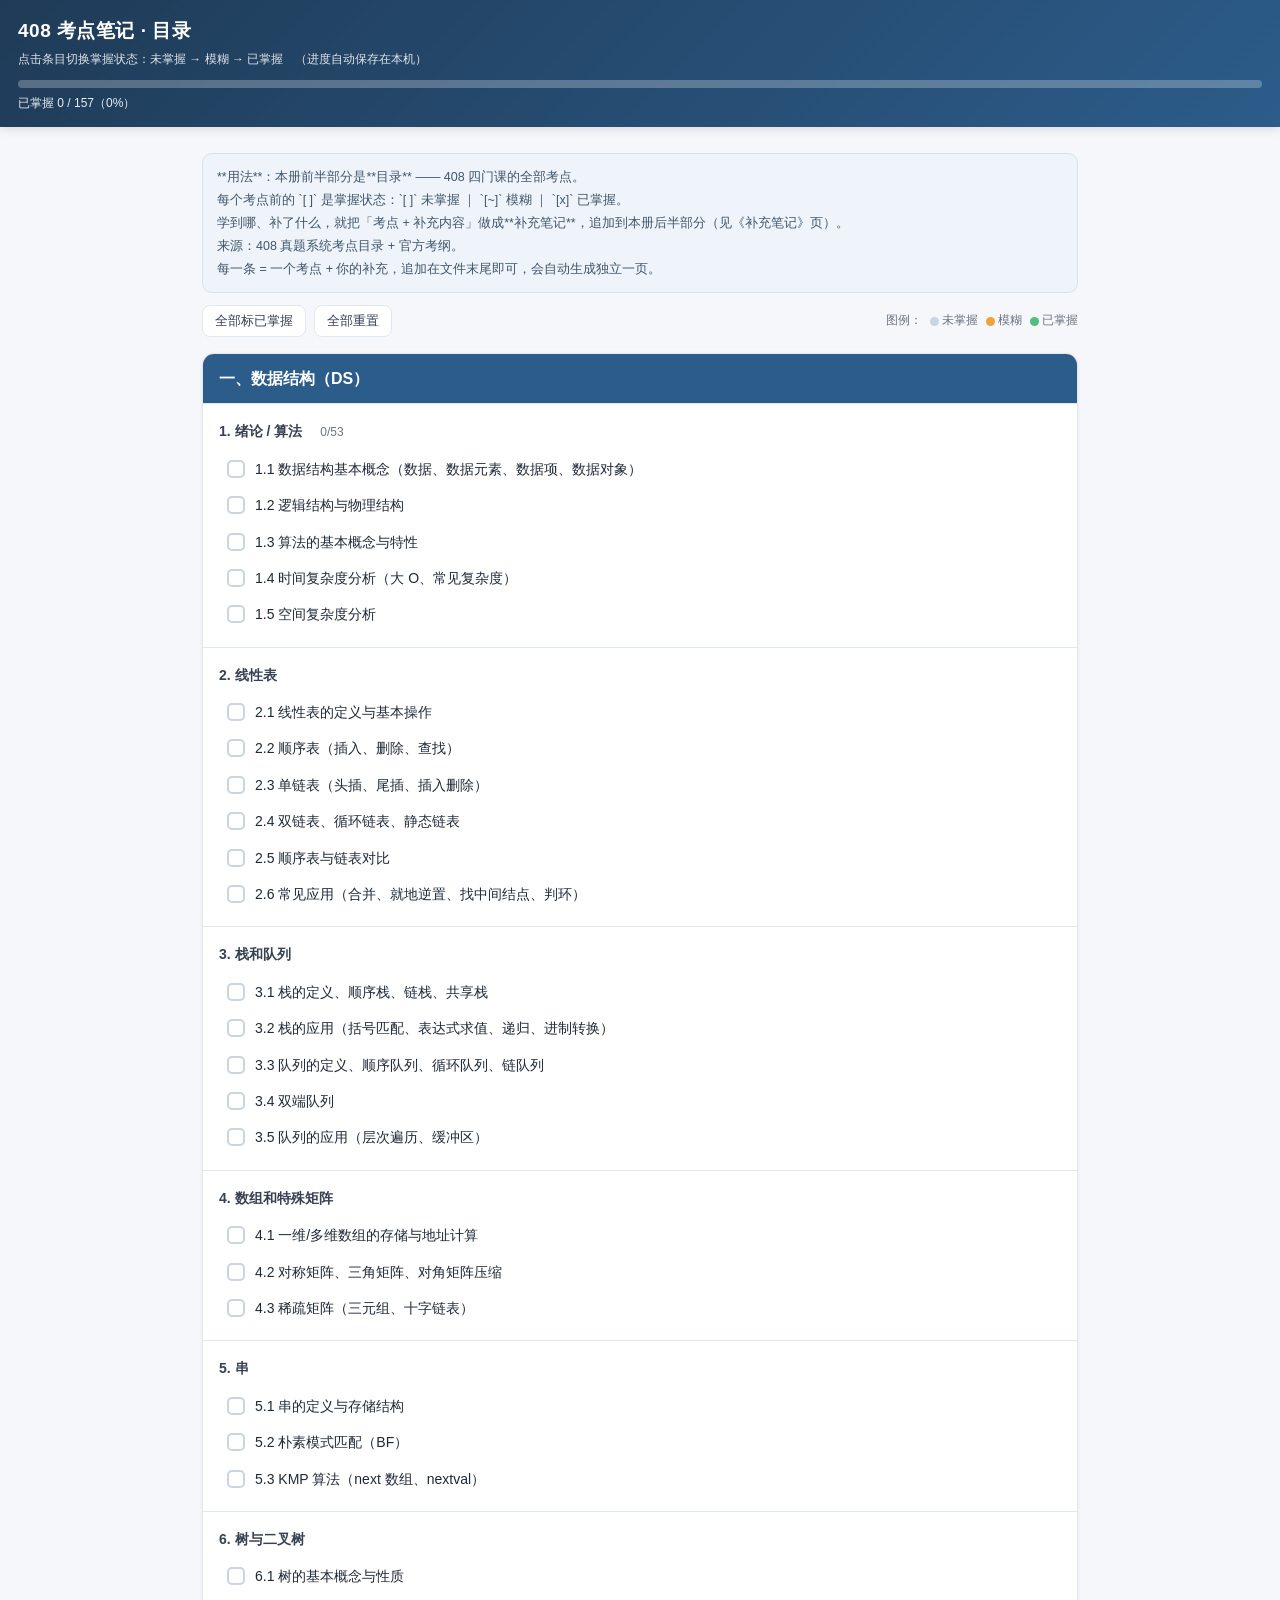
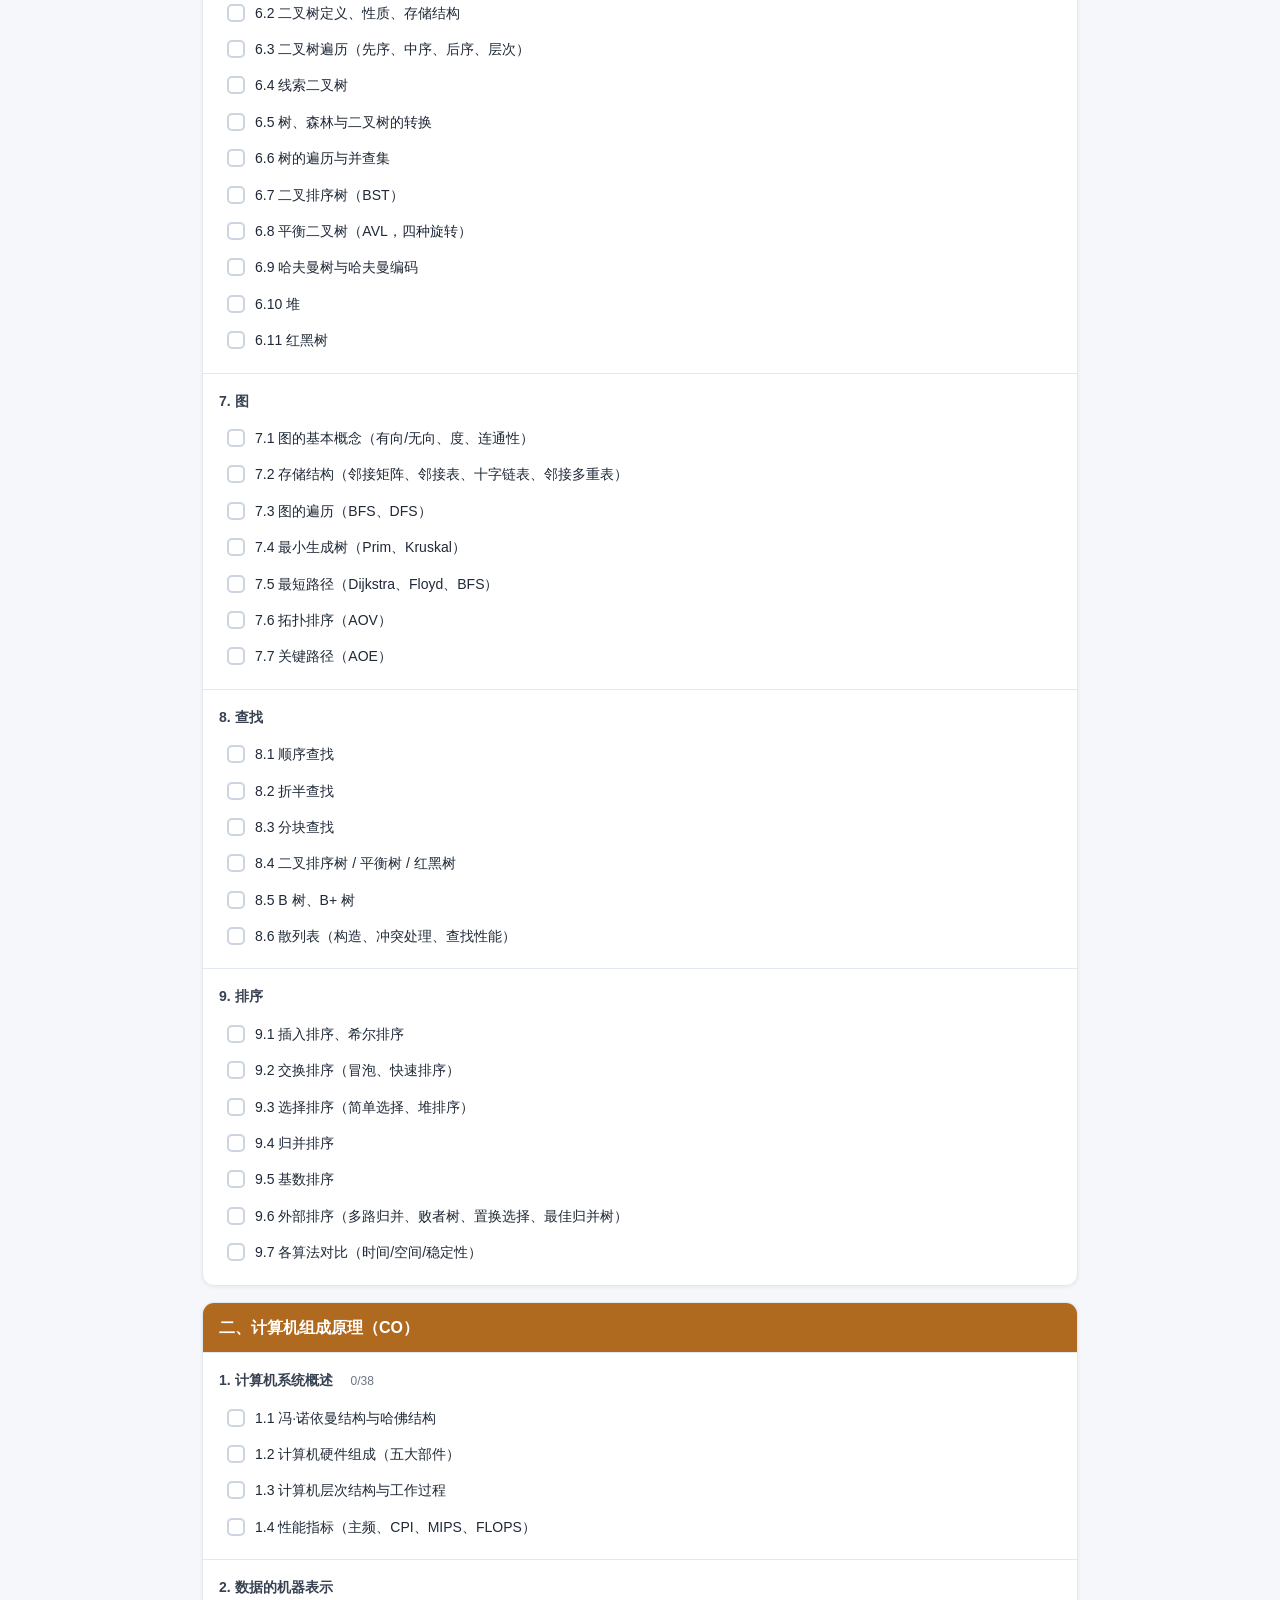
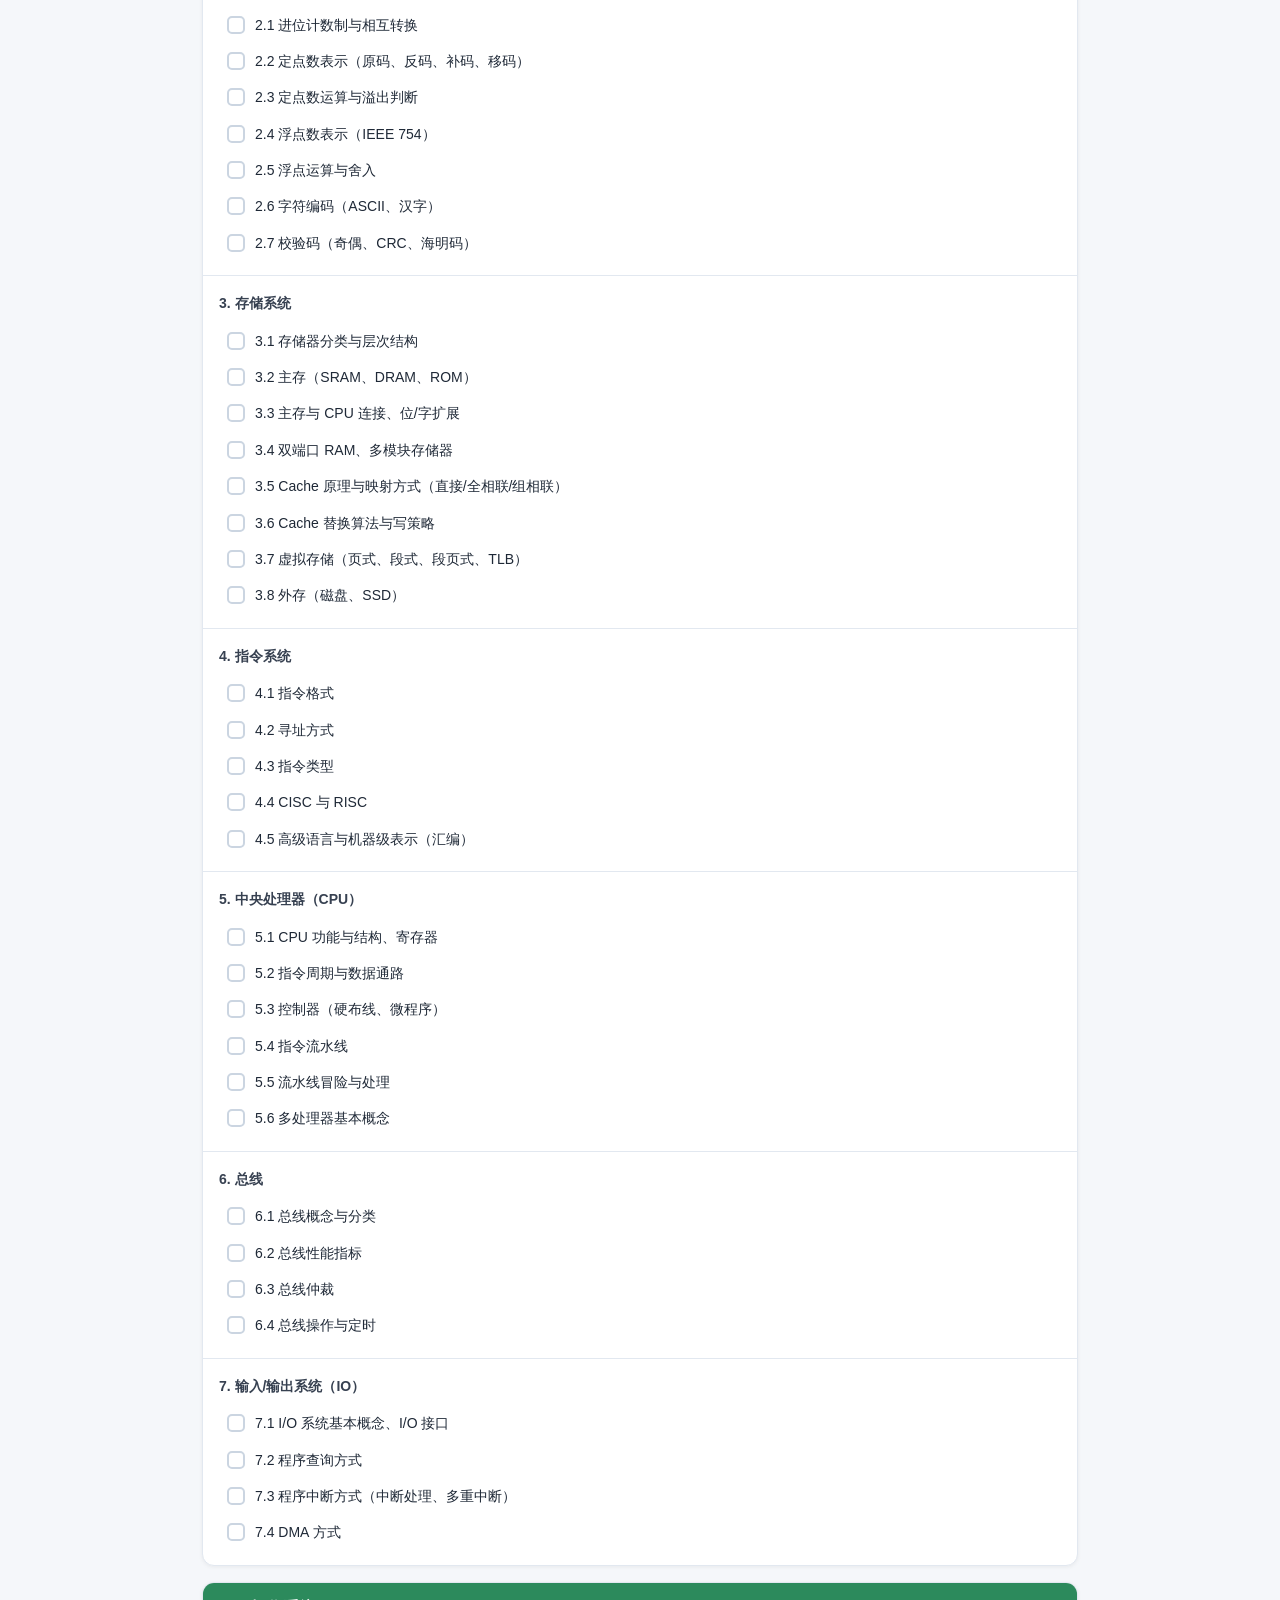
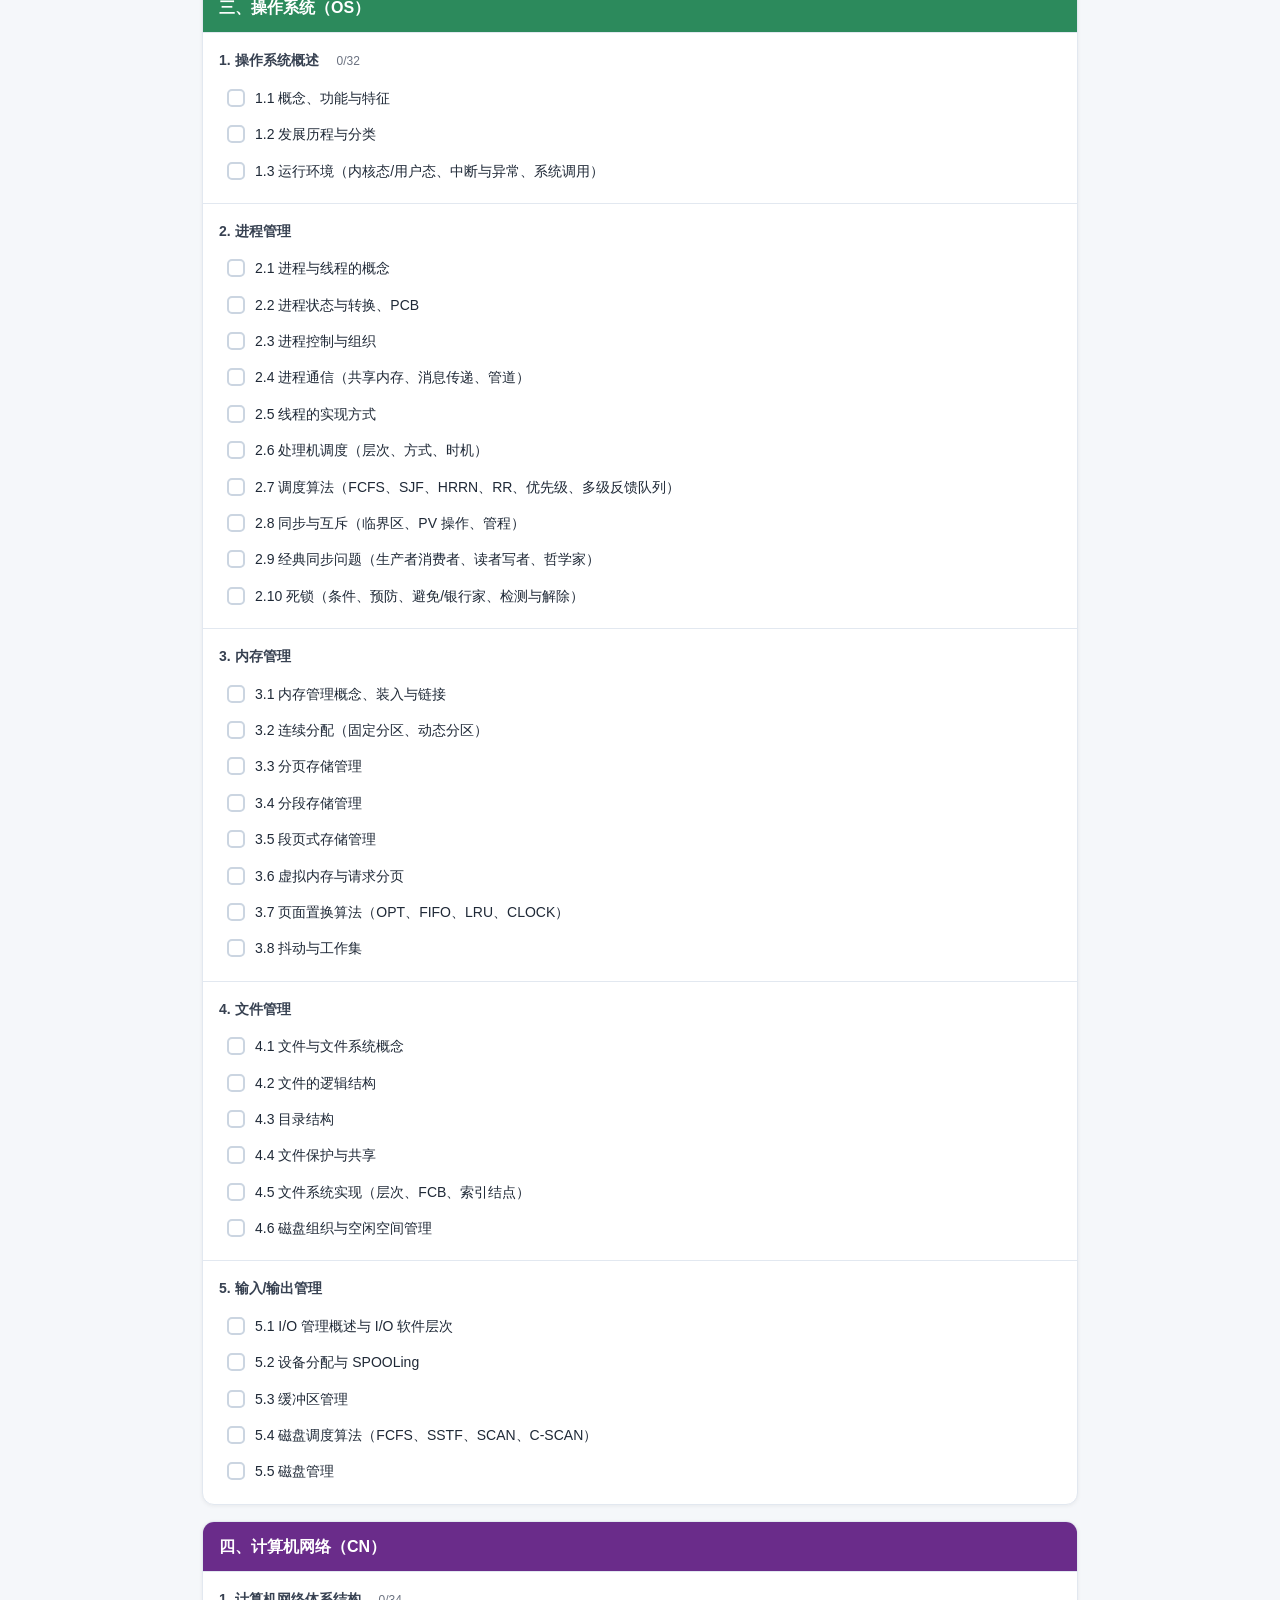
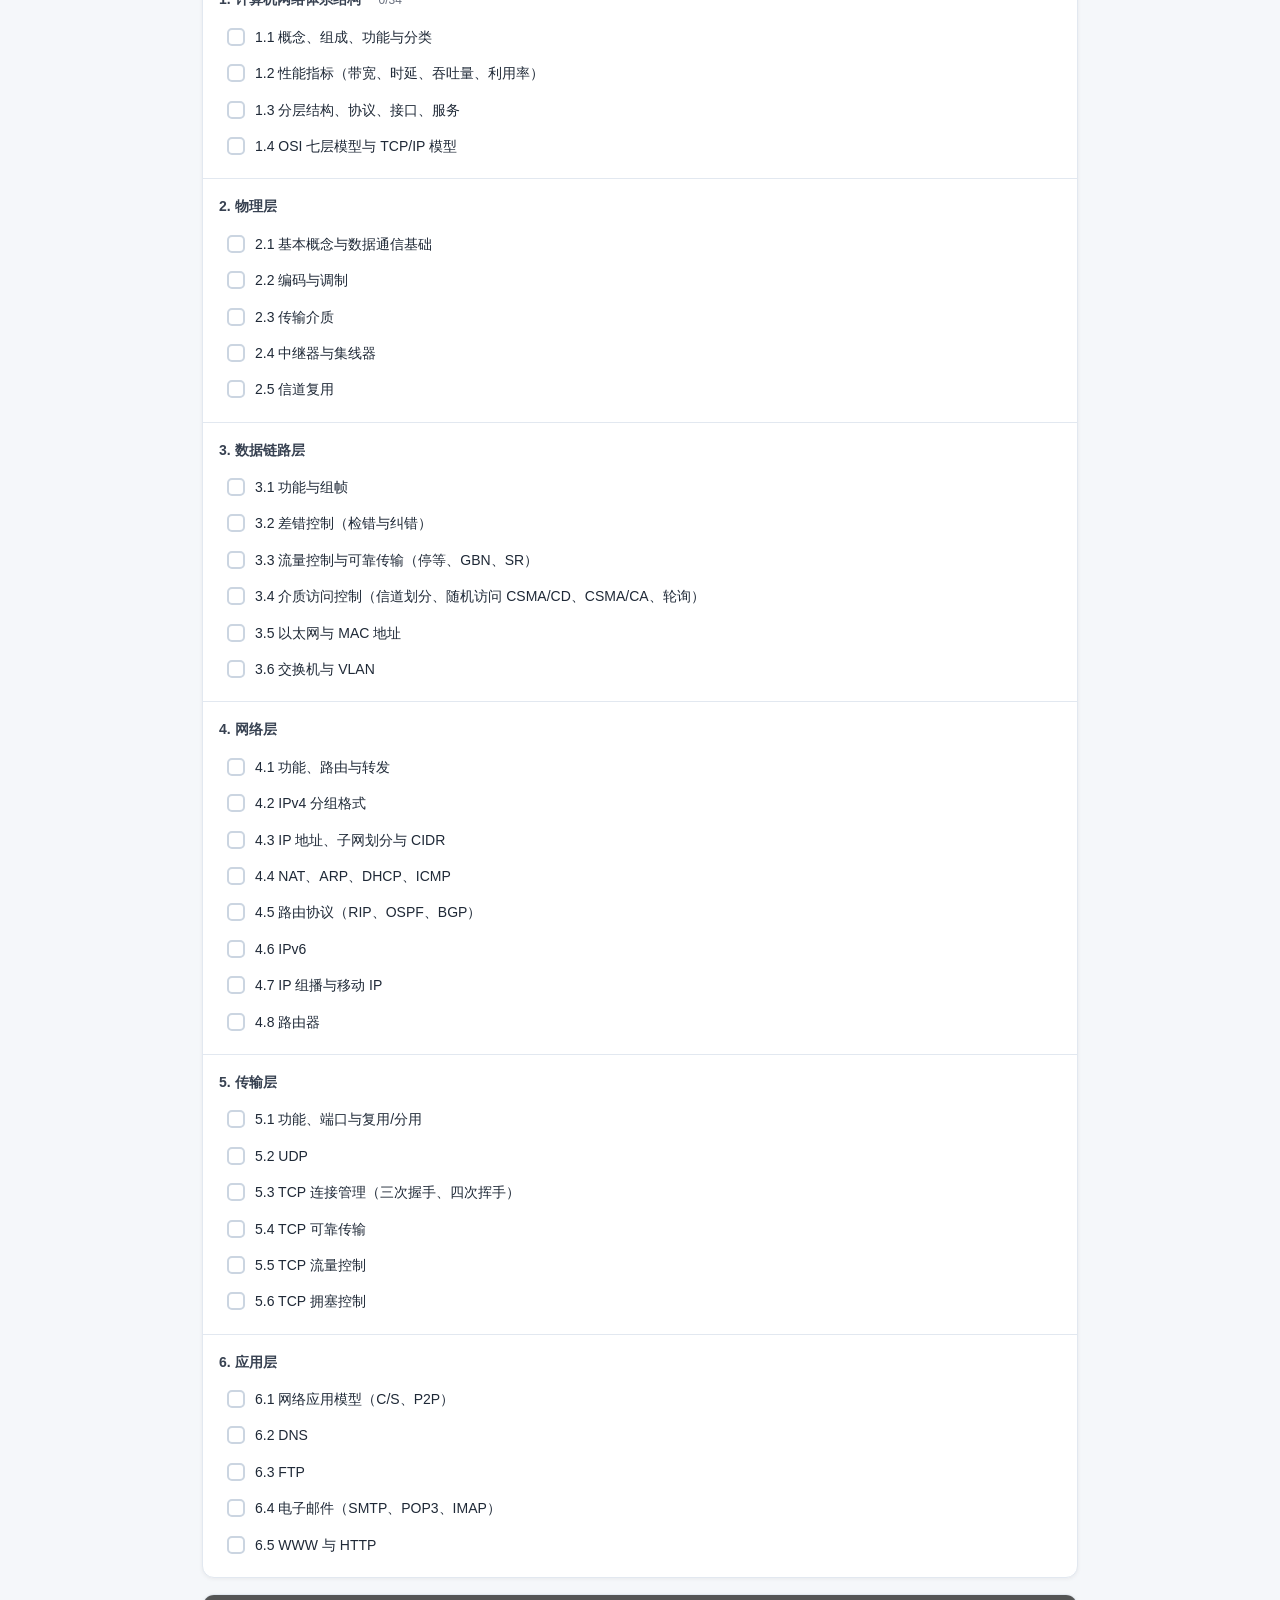
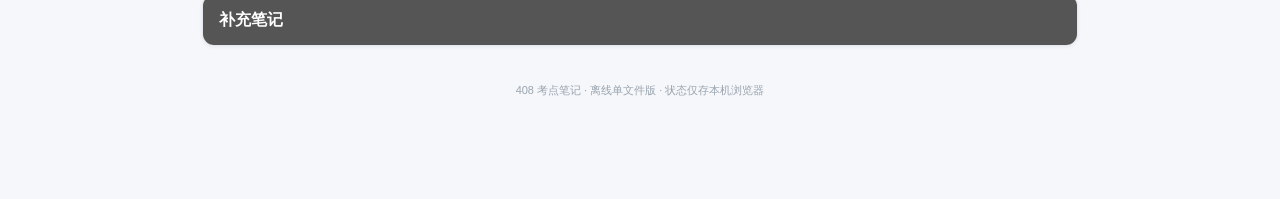
==== 408考点笔记.html @ 7f654960 "学习笔记 v1：408考点笔记 + 数学二笔记（PWA）" ====
<!DOCTYPE html>
<html lang="zh-CN"><head><meta charset="UTF-8">
<meta name="viewport" content="width=device-width, initial-scale=1.0">
<title>408 考点笔记</title>
<style>
:root{ --bg:#f5f7fa; --card:#fff; --line:#e2e8f0; --txt:#1f2937; --mut:#6b7280; }
*{box-sizing:border-box;}
body{margin:0;font-family:-apple-system,"Noto Sans CJK SC","Microsoft YaHei",sans-serif;
  background:var(--bg);color:var(--txt);line-height:1.6;-webkit-text-size-adjust:100%;}
header{position:sticky;top:0;z-index:10;background:linear-gradient(135deg,#1f3b57,#2c5c8a);
  color:#fff;padding:16px 18px 14px;box-shadow:0 2px 10px rgba(0,0,0,.12);}
header h1{margin:0;font-size:19px;letter-spacing:.5px;}
header .sub{font-size:12px;opacity:.85;margin-top:4px;}
.bar{height:8px;background:rgba(255,255,255,.25);border-radius:6px;margin-top:10px;overflow:hidden;}
.bar>i{display:block;height:100%;width:0;background:#7fe3a5;border-radius:6px;transition:width .25s;}
.stat{font-size:12px;opacity:.9;margin-top:6px;display:flex;gap:14px;flex-wrap:wrap;}
.wrap{max-width:900px;margin:0 auto;padding:14px 12px 80px;}
/* 顶部工具 */
.tools{display:flex;gap:8px;flex-wrap:wrap;align-items:center;margin:12px 0;}
.tools button{border:1px solid var(--line);background:#fff;border-radius:8px;padding:6px 12px;
  font-size:13px;color:#374151;cursor:pointer;}
.tools button:hover{background:#f0f4f8;}
.tools .legend{margin-left:auto;font-size:12px;color:var(--mut);}
.dot{display:inline-block;width:9px;height:9px;border-radius:50%;margin:0 3px 0 8px;vertical-align:middle;}
.dot.n{background:#cbd5e1;} .dot.h{background:#f0a13a;} .dot.y{background:#4fbf7f;}
/* 主体卡片 */
.subject{background:var(--card);border-radius:12px;margin:16px 0;overflow:hidden;
  box-shadow:0 1px 4px rgba(0,0,0,.06);border:1px solid var(--line);}
.subject>h2{margin:0;padding:12px 16px;font-size:16px;color:#fff;}
.chap{border-top:1px solid var(--line);padding:10px 16px 14px;}
.chap h3{margin:6px 0 8px;font-size:14px;color:#374151;font-weight:600;}
.chap h3 .cnt{font-weight:400;font-size:12px;color:var(--mut);margin-left:6px;}
/* 条目 */
.item{display:flex;align-items:flex-start;gap:10px;padding:7px 8px;border-radius:8px;cursor:pointer;
  transition:background .12s;user-select:none;}
.item:hover{background:#f7f9fc;}
.item .box{flex:0 0 auto;width:18px;height:18px;border-radius:5px;border:2px solid #cbd5e1;
  margin-top:2px;position:relative;transition:all .12s;}
.item .box::after{content:"";position:absolute;inset:0;background-size:60%;background-repeat:no-repeat;
  background-position:center;opacity:0;}
.item .txt{flex:1;font-size:14px;}
.item .txt .no{color:#94a3b8;margin-right:6px;font-variant-numeric:tabular-nums;}
/* 状态 */
.item[data-s="~"]{background:#fff8ec;} .item[data-s="~"] .box{border-color:#f0a13a;background:#fff3dd;}
.item[data-s="~"] .box::after{opacity:1;content:"?";font-size:11px;color:#c07a10;text-align:center;line-height:14px;font-weight:700;}
.item[data-s="~"] .txt{color:#8a5a10;}
.item[data-s="x"]{opacity:.62;} .item[data-s="x"] .box{border-color:#4fbf7f;background:#4fbf7f;}
.item[data-s="x"] .box::after{opacity:1;content:"✓";color:#fff;font-size:12px;font-weight:700;text-align:center;line-height:15px;}
.item[data-s="x"] .txt{text-decoration:line-through;color:#6b7280;}
.intro{background:#eef4fa;border:1px solid #d5e3f0;border-radius:10px;padding:10px 14px;
  font-size:12.5px;color:#42566b;margin:12px 0;}
.intro p{margin:3px 0;}
footer{text-align:center;color:#9aa4af;font-size:11px;padding:20px;}
@media(max-width:520px){header h1{font-size:17px;} .item .txt{font-size:13.5px;}}
</style></head><body>
<header>
  <h1>408 考点笔记 · 目录</h1>
  <div class="sub">点击条目切换掌握状态：未掌握 → 模糊 → 已掌握　（进度自动保存在本机）</div>
  <div class="bar"><i id="pbar"></i></div>
  <div class="stat"><span id="ptxt">已掌握 0 / 0</span><span id="ptxt2"></span></div>
</header>
<div class="wrap">
<div class="intro">
<p>**用法**：本册前半部分是**目录** —— 408 四门课的全部考点。</p>
<p>每个考点前的 `[ ]` 是掌握状态：`[ ]` 未掌握 ｜ `[~]` 模糊 ｜ `[x]` 已掌握。</p>
<p>学到哪、补了什么，就把「考点 + 补充内容」做成**补充笔记**，追加到本册后半部分（见《补充笔记》页）。</p>
<p>来源：408 真题系统考点目录 + 官方考纲。</p>
<p>每一条 = 一个考点 + 你的补充，追加在文件末尾即可，会自动生成独立一页。</p>
</div>
<div class="tools">
  <button onclick="setAll('x')">全部标已掌握</button>
  <button onclick="setAll(' ')">全部重置</button>
  <span class="legend">图例：<span class="dot n"></span>未掌握<span class="dot h"></span>模糊<span class="dot y"></span>已掌握</span>
</div>
<section class="subject">
<h2 style="background:#2c5c8a">一、数据结构（DS）</h2>
<div class="chap">
<h3>1. 绪论 / 算法<span class="cnt" data-cnt></span></h3>
<div class="item" data-s=" " data-key="1.1 数据结构基本概念（数据、数据元素、数据项、数据对象）" onclick="cyc(this)"><span class="box"></span><span class="txt">1.1 数据结构基本概念（数据、数据元素、数据项、数据对象）</span></div>
<div class="item" data-s=" " data-key="1.2 逻辑结构与物理结构" onclick="cyc(this)"><span class="box"></span><span class="txt">1.2 逻辑结构与物理结构</span></div>
<div class="item" data-s=" " data-key="1.3 算法的基本概念与特性" onclick="cyc(this)"><span class="box"></span><span class="txt">1.3 算法的基本概念与特性</span></div>
<div class="item" data-s=" " data-key="1.4 时间复杂度分析（大 O、常见复杂度）" onclick="cyc(this)"><span class="box"></span><span class="txt">1.4 时间复杂度分析（大 O、常见复杂度）</span></div>
<div class="item" data-s=" " data-key="1.5 空间复杂度分析" onclick="cyc(this)"><span class="box"></span><span class="txt">1.5 空间复杂度分析</span></div>
</div>
<div class="chap">
<h3>2. 线性表<span class="cnt" data-cnt></span></h3>
<div class="item" data-s=" " data-key="2.1 线性表的定义与基本操作" onclick="cyc(this)"><span class="box"></span><span class="txt">2.1 线性表的定义与基本操作</span></div>
<div class="item" data-s=" " data-key="2.2 顺序表（插入、删除、查找）" onclick="cyc(this)"><span class="box"></span><span class="txt">2.2 顺序表（插入、删除、查找）</span></div>
<div class="item" data-s=" " data-key="2.3 单链表（头插、尾插、插入删除）" onclick="cyc(this)"><span class="box"></span><span class="txt">2.3 单链表（头插、尾插、插入删除）</span></div>
<div class="item" data-s=" " data-key="2.4 双链表、循环链表、静态链表" onclick="cyc(this)"><span class="box"></span><span class="txt">2.4 双链表、循环链表、静态链表</span></div>
<div class="item" data-s=" " data-key="2.5 顺序表与链表对比" onclick="cyc(this)"><span class="box"></span><span class="txt">2.5 顺序表与链表对比</span></div>
<div class="item" data-s=" " data-key="2.6 常见应用（合并、就地逆置、找中间结点、判环）" onclick="cyc(this)"><span class="box"></span><span class="txt">2.6 常见应用（合并、就地逆置、找中间结点、判环）</span></div>
</div>
<div class="chap">
<h3>3. 栈和队列<span class="cnt" data-cnt></span></h3>
<div class="item" data-s=" " data-key="3.1 栈的定义、顺序栈、链栈、共享栈" onclick="cyc(this)"><span class="box"></span><span class="txt">3.1 栈的定义、顺序栈、链栈、共享栈</span></div>
<div class="item" data-s=" " data-key="3.2 栈的应用（括号匹配、表达式求值、递归、进制转换）" onclick="cyc(this)"><span class="box"></span><span class="txt">3.2 栈的应用（括号匹配、表达式求值、递归、进制转换）</span></div>
<div class="item" data-s=" " data-key="3.3 队列的定义、顺序队列、循环队列、链队列" onclick="cyc(this)"><span class="box"></span><span class="txt">3.3 队列的定义、顺序队列、循环队列、链队列</span></div>
<div class="item" data-s=" " data-key="3.4 双端队列" onclick="cyc(this)"><span class="box"></span><span class="txt">3.4 双端队列</span></div>
<div class="item" data-s=" " data-key="3.5 队列的应用（层次遍历、缓冲区）" onclick="cyc(this)"><span class="box"></span><span class="txt">3.5 队列的应用（层次遍历、缓冲区）</span></div>
</div>
<div class="chap">
<h3>4. 数组和特殊矩阵<span class="cnt" data-cnt></span></h3>
<div class="item" data-s=" " data-key="4.1 一维/多维数组的存储与地址计算" onclick="cyc(this)"><span class="box"></span><span class="txt">4.1 一维/多维数组的存储与地址计算</span></div>
<div class="item" data-s=" " data-key="4.2 对称矩阵、三角矩阵、对角矩阵压缩" onclick="cyc(this)"><span class="box"></span><span class="txt">4.2 对称矩阵、三角矩阵、对角矩阵压缩</span></div>
<div class="item" data-s=" " data-key="4.3 稀疏矩阵（三元组、十字链表）" onclick="cyc(this)"><span class="box"></span><span class="txt">4.3 稀疏矩阵（三元组、十字链表）</span></div>
</div>
<div class="chap">
<h3>5. 串<span class="cnt" data-cnt></span></h3>
<div class="item" data-s=" " data-key="5.1 串的定义与存储结构" onclick="cyc(this)"><span class="box"></span><span class="txt">5.1 串的定义与存储结构</span></div>
<div class="item" data-s=" " data-key="5.2 朴素模式匹配（BF）" onclick="cyc(this)"><span class="box"></span><span class="txt">5.2 朴素模式匹配（BF）</span></div>
<div class="item" data-s=" " data-key="5.3 KMP 算法（next 数组、nextval）" onclick="cyc(this)"><span class="box"></span><span class="txt">5.3 KMP 算法（next 数组、nextval）</span></div>
</div>
<div class="chap">
<h3>6. 树与二叉树<span class="cnt" data-cnt></span></h3>
<div class="item" data-s=" " data-key="6.1 树的基本概念与性质" onclick="cyc(this)"><span class="box"></span><span class="txt">6.1 树的基本概念与性质</span></div>
<div class="item" data-s=" " data-key="6.2 二叉树定义、性质、存储结构" onclick="cyc(this)"><span class="box"></span><span class="txt">6.2 二叉树定义、性质、存储结构</span></div>
<div class="item" data-s=" " data-key="6.3 二叉树遍历（先序、中序、后序、层次）" onclick="cyc(this)"><span class="box"></span><span class="txt">6.3 二叉树遍历（先序、中序、后序、层次）</span></div>
<div class="item" data-s=" " data-key="6.4 线索二叉树" onclick="cyc(this)"><span class="box"></span><span class="txt">6.4 线索二叉树</span></div>
<div class="item" data-s=" " data-key="6.5 树、森林与二叉树的转换" onclick="cyc(this)"><span class="box"></span><span class="txt">6.5 树、森林与二叉树的转换</span></div>
<div class="item" data-s=" " data-key="6.6 树的遍历与并查集" onclick="cyc(this)"><span class="box"></span><span class="txt">6.6 树的遍历与并查集</span></div>
<div class="item" data-s=" " data-key="6.7 二叉排序树（BST）" onclick="cyc(this)"><span class="box"></span><span class="txt">6.7 二叉排序树（BST）</span></div>
<div class="item" data-s=" " data-key="6.8 平衡二叉树（AVL，四种旋转）" onclick="cyc(this)"><span class="box"></span><span class="txt">6.8 平衡二叉树（AVL，四种旋转）</span></div>
<div class="item" data-s=" " data-key="6.9 哈夫曼树与哈夫曼编码" onclick="cyc(this)"><span class="box"></span><span class="txt">6.9 哈夫曼树与哈夫曼编码</span></div>
<div class="item" data-s=" " data-key="6.10 堆" onclick="cyc(this)"><span class="box"></span><span class="txt">6.10 堆</span></div>
<div class="item" data-s=" " data-key="6.11 红黑树" onclick="cyc(this)"><span class="box"></span><span class="txt">6.11 红黑树</span></div>
</div>
<div class="chap">
<h3>7. 图<span class="cnt" data-cnt></span></h3>
<div class="item" data-s=" " data-key="7.1 图的基本概念（有向/无向、度、连通性）" onclick="cyc(this)"><span class="box"></span><span class="txt">7.1 图的基本概念（有向/无向、度、连通性）</span></div>
<div class="item" data-s=" " data-key="7.2 存储结构（邻接矩阵、邻接表、十字链表、邻接多重表）" onclick="cyc(this)"><span class="box"></span><span class="txt">7.2 存储结构（邻接矩阵、邻接表、十字链表、邻接多重表）</span></div>
<div class="item" data-s=" " data-key="7.3 图的遍历（BFS、DFS）" onclick="cyc(this)"><span class="box"></span><span class="txt">7.3 图的遍历（BFS、DFS）</span></div>
<div class="item" data-s=" " data-key="7.4 最小生成树（Prim、Kruskal）" onclick="cyc(this)"><span class="box"></span><span class="txt">7.4 最小生成树（Prim、Kruskal）</span></div>
<div class="item" data-s=" " data-key="7.5 最短路径（Dijkstra、Floyd、BFS）" onclick="cyc(this)"><span class="box"></span><span class="txt">7.5 最短路径（Dijkstra、Floyd、BFS）</span></div>
<div class="item" data-s=" " data-key="7.6 拓扑排序（AOV）" onclick="cyc(this)"><span class="box"></span><span class="txt">7.6 拓扑排序（AOV）</span></div>
<div class="item" data-s=" " data-key="7.7 关键路径（AOE）" onclick="cyc(this)"><span class="box"></span><span class="txt">7.7 关键路径（AOE）</span></div>
</div>
<div class="chap">
<h3>8. 查找<span class="cnt" data-cnt></span></h3>
<div class="item" data-s=" " data-key="8.1 顺序查找" onclick="cyc(this)"><span class="box"></span><span class="txt">8.1 顺序查找</span></div>
<div class="item" data-s=" " data-key="8.2 折半查找" onclick="cyc(this)"><span class="box"></span><span class="txt">8.2 折半查找</span></div>
<div class="item" data-s=" " data-key="8.3 分块查找" onclick="cyc(this)"><span class="box"></span><span class="txt">8.3 分块查找</span></div>
<div class="item" data-s=" " data-key="8.4 二叉排序树 / 平衡树 / 红黑树" onclick="cyc(this)"><span class="box"></span><span class="txt">8.4 二叉排序树 / 平衡树 / 红黑树</span></div>
<div class="item" data-s=" " data-key="8.5 B 树、B+ 树" onclick="cyc(this)"><span class="box"></span><span class="txt">8.5 B 树、B+ 树</span></div>
<div class="item" data-s=" " data-key="8.6 散列表（构造、冲突处理、查找性能）" onclick="cyc(this)"><span class="box"></span><span class="txt">8.6 散列表（构造、冲突处理、查找性能）</span></div>
</div>
<div class="chap">
<h3>9. 排序<span class="cnt" data-cnt></span></h3>
<div class="item" data-s=" " data-key="9.1 插入排序、希尔排序" onclick="cyc(this)"><span class="box"></span><span class="txt">9.1 插入排序、希尔排序</span></div>
<div class="item" data-s=" " data-key="9.2 交换排序（冒泡、快速排序）" onclick="cyc(this)"><span class="box"></span><span class="txt">9.2 交换排序（冒泡、快速排序）</span></div>
<div class="item" data-s=" " data-key="9.3 选择排序（简单选择、堆排序）" onclick="cyc(this)"><span class="box"></span><span class="txt">9.3 选择排序（简单选择、堆排序）</span></div>
<div class="item" data-s=" " data-key="9.4 归并排序" onclick="cyc(this)"><span class="box"></span><span class="txt">9.4 归并排序</span></div>
<div class="item" data-s=" " data-key="9.5 基数排序" onclick="cyc(this)"><span class="box"></span><span class="txt">9.5 基数排序</span></div>
<div class="item" data-s=" " data-key="9.6 外部排序（多路归并、败者树、置换选择、最佳归并树）" onclick="cyc(this)"><span class="box"></span><span class="txt">9.6 外部排序（多路归并、败者树、置换选择、最佳归并树）</span></div>
<div class="item" data-s=" " data-key="9.7 各算法对比（时间/空间/稳定性）" onclick="cyc(this)"><span class="box"></span><span class="txt">9.7 各算法对比（时间/空间/稳定性）</span></div>
</div>
</section>
<section class="subject">
<h2 style="background:#b06a1f">二、计算机组成原理（CO）</h2>
<div class="chap">
<h3>1. 计算机系统概述<span class="cnt" data-cnt></span></h3>
<div class="item" data-s=" " data-key="1.1 冯·诺依曼结构与哈佛结构" onclick="cyc(this)"><span class="box"></span><span class="txt">1.1 冯·诺依曼结构与哈佛结构</span></div>
<div class="item" data-s=" " data-key="1.2 计算机硬件组成（五大部件）" onclick="cyc(this)"><span class="box"></span><span class="txt">1.2 计算机硬件组成（五大部件）</span></div>
<div class="item" data-s=" " data-key="1.3 计算机层次结构与工作过程" onclick="cyc(this)"><span class="box"></span><span class="txt">1.3 计算机层次结构与工作过程</span></div>
<div class="item" data-s=" " data-key="1.4 性能指标（主频、CPI、MIPS、FLOPS）" onclick="cyc(this)"><span class="box"></span><span class="txt">1.4 性能指标（主频、CPI、MIPS、FLOPS）</span></div>
</div>
<div class="chap">
<h3>2. 数据的机器表示<span class="cnt" data-cnt></span></h3>
<div class="item" data-s=" " data-key="2.1 进位计数制与相互转换" onclick="cyc(this)"><span class="box"></span><span class="txt">2.1 进位计数制与相互转换</span></div>
<div class="item" data-s=" " data-key="2.2 定点数表示（原码、反码、补码、移码）" onclick="cyc(this)"><span class="box"></span><span class="txt">2.2 定点数表示（原码、反码、补码、移码）</span></div>
<div class="item" data-s=" " data-key="2.3 定点数运算与溢出判断" onclick="cyc(this)"><span class="box"></span><span class="txt">2.3 定点数运算与溢出判断</span></div>
<div class="item" data-s=" " data-key="2.4 浮点数表示（IEEE 754）" onclick="cyc(this)"><span class="box"></span><span class="txt">2.4 浮点数表示（IEEE 754）</span></div>
<div class="item" data-s=" " data-key="2.5 浮点运算与舍入" onclick="cyc(this)"><span class="box"></span><span class="txt">2.5 浮点运算与舍入</span></div>
<div class="item" data-s=" " data-key="2.6 字符编码（ASCII、汉字）" onclick="cyc(this)"><span class="box"></span><span class="txt">2.6 字符编码（ASCII、汉字）</span></div>
<div class="item" data-s=" " data-key="2.7 校验码（奇偶、CRC、海明码）" onclick="cyc(this)"><span class="box"></span><span class="txt">2.7 校验码（奇偶、CRC、海明码）</span></div>
</div>
<div class="chap">
<h3>3. 存储系统<span class="cnt" data-cnt></span></h3>
<div class="item" data-s=" " data-key="3.1 存储器分类与层次结构" onclick="cyc(this)"><span class="box"></span><span class="txt">3.1 存储器分类与层次结构</span></div>
<div class="item" data-s=" " data-key="3.2 主存（SRAM、DRAM、ROM）" onclick="cyc(this)"><span class="box"></span><span class="txt">3.2 主存（SRAM、DRAM、ROM）</span></div>
<div class="item" data-s=" " data-key="3.3 主存与 CPU 连接、位/字扩展" onclick="cyc(this)"><span class="box"></span><span class="txt">3.3 主存与 CPU 连接、位/字扩展</span></div>
<div class="item" data-s=" " data-key="3.4 双端口 RAM、多模块存储器" onclick="cyc(this)"><span class="box"></span><span class="txt">3.4 双端口 RAM、多模块存储器</span></div>
<div class="item" data-s=" " data-key="3.5 Cache 原理与映射方式（直接/全相联/组相联）" onclick="cyc(this)"><span class="box"></span><span class="txt">3.5 Cache 原理与映射方式（直接/全相联/组相联）</span></div>
<div class="item" data-s=" " data-key="3.6 Cache 替换算法与写策略" onclick="cyc(this)"><span class="box"></span><span class="txt">3.6 Cache 替换算法与写策略</span></div>
<div class="item" data-s=" " data-key="3.7 虚拟存储（页式、段式、段页式、TLB）" onclick="cyc(this)"><span class="box"></span><span class="txt">3.7 虚拟存储（页式、段式、段页式、TLB）</span></div>
<div class="item" data-s=" " data-key="3.8 外存（磁盘、SSD）" onclick="cyc(this)"><span class="box"></span><span class="txt">3.8 外存（磁盘、SSD）</span></div>
</div>
<div class="chap">
<h3>4. 指令系统<span class="cnt" data-cnt></span></h3>
<div class="item" data-s=" " data-key="4.1 指令格式" onclick="cyc(this)"><span class="box"></span><span class="txt">4.1 指令格式</span></div>
<div class="item" data-s=" " data-key="4.2 寻址方式" onclick="cyc(this)"><span class="box"></span><span class="txt">4.2 寻址方式</span></div>
<div class="item" data-s=" " data-key="4.3 指令类型" onclick="cyc(this)"><span class="box"></span><span class="txt">4.3 指令类型</span></div>
<div class="item" data-s=" " data-key="4.4 CISC 与 RISC" onclick="cyc(this)"><span class="box"></span><span class="txt">4.4 CISC 与 RISC</span></div>
<div class="item" data-s=" " data-key="4.5 高级语言与机器级表示（汇编）" onclick="cyc(this)"><span class="box"></span><span class="txt">4.5 高级语言与机器级表示（汇编）</span></div>
</div>
<div class="chap">
<h3>5. 中央处理器（CPU）<span class="cnt" data-cnt></span></h3>
<div class="item" data-s=" " data-key="5.1 CPU 功能与结构、寄存器" onclick="cyc(this)"><span class="box"></span><span class="txt">5.1 CPU 功能与结构、寄存器</span></div>
<div class="item" data-s=" " data-key="5.2 指令周期与数据通路" onclick="cyc(this)"><span class="box"></span><span class="txt">5.2 指令周期与数据通路</span></div>
<div class="item" data-s=" " data-key="5.3 控制器（硬布线、微程序）" onclick="cyc(this)"><span class="box"></span><span class="txt">5.3 控制器（硬布线、微程序）</span></div>
<div class="item" data-s=" " data-key="5.4 指令流水线" onclick="cyc(this)"><span class="box"></span><span class="txt">5.4 指令流水线</span></div>
<div class="item" data-s=" " data-key="5.5 流水线冒险与处理" onclick="cyc(this)"><span class="box"></span><span class="txt">5.5 流水线冒险与处理</span></div>
<div class="item" data-s=" " data-key="5.6 多处理器基本概念" onclick="cyc(this)"><span class="box"></span><span class="txt">5.6 多处理器基本概念</span></div>
</div>
<div class="chap">
<h3>6. 总线<span class="cnt" data-cnt></span></h3>
<div class="item" data-s=" " data-key="6.1 总线概念与分类" onclick="cyc(this)"><span class="box"></span><span class="txt">6.1 总线概念与分类</span></div>
<div class="item" data-s=" " data-key="6.2 总线性能指标" onclick="cyc(this)"><span class="box"></span><span class="txt">6.2 总线性能指标</span></div>
<div class="item" data-s=" " data-key="6.3 总线仲裁" onclick="cyc(this)"><span class="box"></span><span class="txt">6.3 总线仲裁</span></div>
<div class="item" data-s=" " data-key="6.4 总线操作与定时" onclick="cyc(this)"><span class="box"></span><span class="txt">6.4 总线操作与定时</span></div>
</div>
<div class="chap">
<h3>7. 输入/输出系统（IO）<span class="cnt" data-cnt></span></h3>
<div class="item" data-s=" " data-key="7.1 I/O 系统基本概念、I/O 接口" onclick="cyc(this)"><span class="box"></span><span class="txt">7.1 I/O 系统基本概念、I/O 接口</span></div>
<div class="item" data-s=" " data-key="7.2 程序查询方式" onclick="cyc(this)"><span class="box"></span><span class="txt">7.2 程序查询方式</span></div>
<div class="item" data-s=" " data-key="7.3 程序中断方式（中断处理、多重中断）" onclick="cyc(this)"><span class="box"></span><span class="txt">7.3 程序中断方式（中断处理、多重中断）</span></div>
<div class="item" data-s=" " data-key="7.4 DMA 方式" onclick="cyc(this)"><span class="box"></span><span class="txt">7.4 DMA 方式</span></div>
</div>
</section>
<section class="subject">
<h2 style="background:#2c8a5c">三、操作系统（OS）</h2>
<div class="chap">
<h3>1. 操作系统概述<span class="cnt" data-cnt></span></h3>
<div class="item" data-s=" " data-key="1.1 概念、功能与特征" onclick="cyc(this)"><span class="box"></span><span class="txt">1.1 概念、功能与特征</span></div>
<div class="item" data-s=" " data-key="1.2 发展历程与分类" onclick="cyc(this)"><span class="box"></span><span class="txt">1.2 发展历程与分类</span></div>
<div class="item" data-s=" " data-key="1.3 运行环境（内核态/用户态、中断与异常、系统调用）" onclick="cyc(this)"><span class="box"></span><span class="txt">1.3 运行环境（内核态/用户态、中断与异常、系统调用）</span></div>
</div>
<div class="chap">
<h3>2. 进程管理<span class="cnt" data-cnt></span></h3>
<div class="item" data-s=" " data-key="2.1 进程与线程的概念" onclick="cyc(this)"><span class="box"></span><span class="txt">2.1 进程与线程的概念</span></div>
<div class="item" data-s=" " data-key="2.2 进程状态与转换、PCB" onclick="cyc(this)"><span class="box"></span><span class="txt">2.2 进程状态与转换、PCB</span></div>
<div class="item" data-s=" " data-key="2.3 进程控制与组织" onclick="cyc(this)"><span class="box"></span><span class="txt">2.3 进程控制与组织</span></div>
<div class="item" data-s=" " data-key="2.4 进程通信（共享内存、消息传递、管道）" onclick="cyc(this)"><span class="box"></span><span class="txt">2.4 进程通信（共享内存、消息传递、管道）</span></div>
<div class="item" data-s=" " data-key="2.5 线程的实现方式" onclick="cyc(this)"><span class="box"></span><span class="txt">2.5 线程的实现方式</span></div>
<div class="item" data-s=" " data-key="2.6 处理机调度（层次、方式、时机）" onclick="cyc(this)"><span class="box"></span><span class="txt">2.6 处理机调度（层次、方式、时机）</span></div>
<div class="item" data-s=" " data-key="2.7 调度算法（FCFS、SJF、HRRN、RR、优先级、多级反馈队列）" onclick="cyc(this)"><span class="box"></span><span class="txt">2.7 调度算法（FCFS、SJF、HRRN、RR、优先级、多级反馈队列）</span></div>
<div class="item" data-s=" " data-key="2.8 同步与互斥（临界区、PV 操作、管程）" onclick="cyc(this)"><span class="box"></span><span class="txt">2.8 同步与互斥（临界区、PV 操作、管程）</span></div>
<div class="item" data-s=" " data-key="2.9 经典同步问题（生产者消费者、读者写者、哲学家）" onclick="cyc(this)"><span class="box"></span><span class="txt">2.9 经典同步问题（生产者消费者、读者写者、哲学家）</span></div>
<div class="item" data-s=" " data-key="2.10 死锁（条件、预防、避免/银行家、检测与解除）" onclick="cyc(this)"><span class="box"></span><span class="txt">2.10 死锁（条件、预防、避免/银行家、检测与解除）</span></div>
</div>
<div class="chap">
<h3>3. 内存管理<span class="cnt" data-cnt></span></h3>
<div class="item" data-s=" " data-key="3.1 内存管理概念、装入与链接" onclick="cyc(this)"><span class="box"></span><span class="txt">3.1 内存管理概念、装入与链接</span></div>
<div class="item" data-s=" " data-key="3.2 连续分配（固定分区、动态分区）" onclick="cyc(this)"><span class="box"></span><span class="txt">3.2 连续分配（固定分区、动态分区）</span></div>
<div class="item" data-s=" " data-key="3.3 分页存储管理" onclick="cyc(this)"><span class="box"></span><span class="txt">3.3 分页存储管理</span></div>
<div class="item" data-s=" " data-key="3.4 分段存储管理" onclick="cyc(this)"><span class="box"></span><span class="txt">3.4 分段存储管理</span></div>
<div class="item" data-s=" " data-key="3.5 段页式存储管理" onclick="cyc(this)"><span class="box"></span><span class="txt">3.5 段页式存储管理</span></div>
<div class="item" data-s=" " data-key="3.6 虚拟内存与请求分页" onclick="cyc(this)"><span class="box"></span><span class="txt">3.6 虚拟内存与请求分页</span></div>
<div class="item" data-s=" " data-key="3.7 页面置换算法（OPT、FIFO、LRU、CLOCK）" onclick="cyc(this)"><span class="box"></span><span class="txt">3.7 页面置换算法（OPT、FIFO、LRU、CLOCK）</span></div>
<div class="item" data-s=" " data-key="3.8 抖动与工作集" onclick="cyc(this)"><span class="box"></span><span class="txt">3.8 抖动与工作集</span></div>
</div>
<div class="chap">
<h3>4. 文件管理<span class="cnt" data-cnt></span></h3>
<div class="item" data-s=" " data-key="4.1 文件与文件系统概念" onclick="cyc(this)"><span class="box"></span><span class="txt">4.1 文件与文件系统概念</span></div>
<div class="item" data-s=" " data-key="4.2 文件的逻辑结构" onclick="cyc(this)"><span class="box"></span><span class="txt">4.2 文件的逻辑结构</span></div>
<div class="item" data-s=" " data-key="4.3 目录结构" onclick="cyc(this)"><span class="box"></span><span class="txt">4.3 目录结构</span></div>
<div class="item" data-s=" " data-key="4.4 文件保护与共享" onclick="cyc(this)"><span class="box"></span><span class="txt">4.4 文件保护与共享</span></div>
<div class="item" data-s=" " data-key="4.5 文件系统实现（层次、FCB、索引结点）" onclick="cyc(this)"><span class="box"></span><span class="txt">4.5 文件系统实现（层次、FCB、索引结点）</span></div>
<div class="item" data-s=" " data-key="4.6 磁盘组织与空闲空间管理" onclick="cyc(this)"><span class="box"></span><span class="txt">4.6 磁盘组织与空闲空间管理</span></div>
</div>
<div class="chap">
<h3>5. 输入/输出管理<span class="cnt" data-cnt></span></h3>
<div class="item" data-s=" " data-key="5.1 I/O 管理概述与 I/O 软件层次" onclick="cyc(this)"><span class="box"></span><span class="txt">5.1 I/O 管理概述与 I/O 软件层次</span></div>
<div class="item" data-s=" " data-key="5.2 设备分配与 SPOOLing" onclick="cyc(this)"><span class="box"></span><span class="txt">5.2 设备分配与 SPOOLing</span></div>
<div class="item" data-s=" " data-key="5.3 缓冲区管理" onclick="cyc(this)"><span class="box"></span><span class="txt">5.3 缓冲区管理</span></div>
<div class="item" data-s=" " data-key="5.4 磁盘调度算法（FCFS、SSTF、SCAN、C-SCAN）" onclick="cyc(this)"><span class="box"></span><span class="txt">5.4 磁盘调度算法（FCFS、SSTF、SCAN、C-SCAN）</span></div>
<div class="item" data-s=" " data-key="5.5 磁盘管理" onclick="cyc(this)"><span class="box"></span><span class="txt">5.5 磁盘管理</span></div>
</div>
</section>
<section class="subject">
<h2 style="background:#6a2c8a">四、计算机网络（CN）</h2>
<div class="chap">
<h3>1. 计算机网络体系结构<span class="cnt" data-cnt></span></h3>
<div class="item" data-s=" " data-key="1.1 概念、组成、功能与分类" onclick="cyc(this)"><span class="box"></span><span class="txt">1.1 概念、组成、功能与分类</span></div>
<div class="item" data-s=" " data-key="1.2 性能指标（带宽、时延、吞吐量、利用率）" onclick="cyc(this)"><span class="box"></span><span class="txt">1.2 性能指标（带宽、时延、吞吐量、利用率）</span></div>
<div class="item" data-s=" " data-key="1.3 分层结构、协议、接口、服务" onclick="cyc(this)"><span class="box"></span><span class="txt">1.3 分层结构、协议、接口、服务</span></div>
<div class="item" data-s=" " data-key="1.4 OSI 七层模型与 TCP/IP 模型" onclick="cyc(this)"><span class="box"></span><span class="txt">1.4 OSI 七层模型与 TCP/IP 模型</span></div>
</div>
<div class="chap">
<h3>2. 物理层<span class="cnt" data-cnt></span></h3>
<div class="item" data-s=" " data-key="2.1 基本概念与数据通信基础" onclick="cyc(this)"><span class="box"></span><span class="txt">2.1 基本概念与数据通信基础</span></div>
<div class="item" data-s=" " data-key="2.2 编码与调制" onclick="cyc(this)"><span class="box"></span><span class="txt">2.2 编码与调制</span></div>
<div class="item" data-s=" " data-key="2.3 传输介质" onclick="cyc(this)"><span class="box"></span><span class="txt">2.3 传输介质</span></div>
<div class="item" data-s=" " data-key="2.4 中继器与集线器" onclick="cyc(this)"><span class="box"></span><span class="txt">2.4 中继器与集线器</span></div>
<div class="item" data-s=" " data-key="2.5 信道复用" onclick="cyc(this)"><span class="box"></span><span class="txt">2.5 信道复用</span></div>
</div>
<div class="chap">
<h3>3. 数据链路层<span class="cnt" data-cnt></span></h3>
<div class="item" data-s=" " data-key="3.1 功能与组帧" onclick="cyc(this)"><span class="box"></span><span class="txt">3.1 功能与组帧</span></div>
<div class="item" data-s=" " data-key="3.2 差错控制（检错与纠错）" onclick="cyc(this)"><span class="box"></span><span class="txt">3.2 差错控制（检错与纠错）</span></div>
<div class="item" data-s=" " data-key="3.3 流量控制与可靠传输（停等、GBN、SR）" onclick="cyc(this)"><span class="box"></span><span class="txt">3.3 流量控制与可靠传输（停等、GBN、SR）</span></div>
<div class="item" data-s=" " data-key="3.4 介质访问控制（信道划分、随机访问 CSMA/CD、CSMA/CA、轮询）" onclick="cyc(this)"><span class="box"></span><span class="txt">3.4 介质访问控制（信道划分、随机访问 CSMA/CD、CSMA/CA、轮询）</span></div>
<div class="item" data-s=" " data-key="3.5 以太网与 MAC 地址" onclick="cyc(this)"><span class="box"></span><span class="txt">3.5 以太网与 MAC 地址</span></div>
<div class="item" data-s=" " data-key="3.6 交换机与 VLAN" onclick="cyc(this)"><span class="box"></span><span class="txt">3.6 交换机与 VLAN</span></div>
</div>
<div class="chap">
<h3>4. 网络层<span class="cnt" data-cnt></span></h3>
<div class="item" data-s=" " data-key="4.1 功能、路由与转发" onclick="cyc(this)"><span class="box"></span><span class="txt">4.1 功能、路由与转发</span></div>
<div class="item" data-s=" " data-key="4.2 IPv4 分组格式" onclick="cyc(this)"><span class="box"></span><span class="txt">4.2 IPv4 分组格式</span></div>
<div class="item" data-s=" " data-key="4.3 IP 地址、子网划分与 CIDR" onclick="cyc(this)"><span class="box"></span><span class="txt">4.3 IP 地址、子网划分与 CIDR</span></div>
<div class="item" data-s=" " data-key="4.4 NAT、ARP、DHCP、ICMP" onclick="cyc(this)"><span class="box"></span><span class="txt">4.4 NAT、ARP、DHCP、ICMP</span></div>
<div class="item" data-s=" " data-key="4.5 路由协议（RIP、OSPF、BGP）" onclick="cyc(this)"><span class="box"></span><span class="txt">4.5 路由协议（RIP、OSPF、BGP）</span></div>
<div class="item" data-s=" " data-key="4.6 IPv6" onclick="cyc(this)"><span class="box"></span><span class="txt">4.6 IPv6</span></div>
<div class="item" data-s=" " data-key="4.7 IP 组播与移动 IP" onclick="cyc(this)"><span class="box"></span><span class="txt">4.7 IP 组播与移动 IP</span></div>
<div class="item" data-s=" " data-key="4.8 路由器" onclick="cyc(this)"><span class="box"></span><span class="txt">4.8 路由器</span></div>
</div>
<div class="chap">
<h3>5. 传输层<span class="cnt" data-cnt></span></h3>
<div class="item" data-s=" " data-key="5.1 功能、端口与复用/分用" onclick="cyc(this)"><span class="box"></span><span class="txt">5.1 功能、端口与复用/分用</span></div>
<div class="item" data-s=" " data-key="5.2 UDP" onclick="cyc(this)"><span class="box"></span><span class="txt">5.2 UDP</span></div>
<div class="item" data-s=" " data-key="5.3 TCP 连接管理（三次握手、四次挥手）" onclick="cyc(this)"><span class="box"></span><span class="txt">5.3 TCP 连接管理（三次握手、四次挥手）</span></div>
<div class="item" data-s=" " data-key="5.4 TCP 可靠传输" onclick="cyc(this)"><span class="box"></span><span class="txt">5.4 TCP 可靠传输</span></div>
<div class="item" data-s=" " data-key="5.5 TCP 流量控制" onclick="cyc(this)"><span class="box"></span><span class="txt">5.5 TCP 流量控制</span></div>
<div class="item" data-s=" " data-key="5.6 TCP 拥塞控制" onclick="cyc(this)"><span class="box"></span><span class="txt">5.6 TCP 拥塞控制</span></div>
</div>
<div class="chap">
<h3>6. 应用层<span class="cnt" data-cnt></span></h3>
<div class="item" data-s=" " data-key="6.1 网络应用模型（C/S、P2P）" onclick="cyc(this)"><span class="box"></span><span class="txt">6.1 网络应用模型（C/S、P2P）</span></div>
<div class="item" data-s=" " data-key="6.2 DNS" onclick="cyc(this)"><span class="box"></span><span class="txt">6.2 DNS</span></div>
<div class="item" data-s=" " data-key="6.3 FTP" onclick="cyc(this)"><span class="box"></span><span class="txt">6.3 FTP</span></div>
<div class="item" data-s=" " data-key="6.4 电子邮件（SMTP、POP3、IMAP）" onclick="cyc(this)"><span class="box"></span><span class="txt">6.4 电子邮件（SMTP、POP3、IMAP）</span></div>
<div class="item" data-s=" " data-key="6.5 WWW 与 HTTP" onclick="cyc(this)"><span class="box"></span><span class="txt">6.5 WWW 与 HTTP</span></div>
</div>
</section>
<section class="subject">
<h2 style="background:#555">补充笔记</h2>
</section>
<footer>408 考点笔记 · 离线单文件版 · 状态仅存本机浏览器</footer></div>

<script>
const LS="k408state";
let state={};
try{ state=JSON.parse(localStorage.getItem(LS)||"{}"); }catch(e){ state={}; }
const ORDER=[" ","~","x"];
function save(){ try{ localStorage.setItem(LS,JSON.stringify(state)); }catch(e){} }
document.querySelectorAll(".item").forEach(el=>{
  const k=el.dataset.key;
  if(state[k]!==undefined) el.dataset.s=state[k];
});
function cyc(el){
  const cur=el.dataset.s||" ";
  const nx=ORDER[(ORDER.indexOf(cur)+1)%ORDER.length];
  el.dataset.s=nx; state[el.dataset.key]=nx; save(); render();
}
function setAll(v){
  document.querySelectorAll(".item").forEach(el=>{ el.dataset.s=v; state[el.dataset.key]=v; });
  save(); render();
}
function render(){
  const items=[...document.querySelectorAll(".item")];
  const total=items.length;
  const done=items.filter(e=>e.dataset.s==="x").length;
  const half=items.filter(e=>e.dataset.s==="~").length;
  const pct= total? Math.round(done/total*100):0;
  document.getElementById("pbar").style.width=pct+"%";
  document.getElementById("ptxt").textContent=`已掌握 ${done} / ${total}（${pct}%）`;
  document.getElementById("ptxt2").textContent= half? `模糊 ${half}`:"";
  document.querySelectorAll(".subject").forEach(s=>{
    const it=[...s.querySelectorAll(".item")];
    const d=it.filter(e=>e.dataset.s==="x").length;
    const cnt=s.querySelector("[data-cnt]");
    if(cnt) cnt.textContent=`　${d}/${it.length}`;
  });
}
render();
</script>
</body></html>
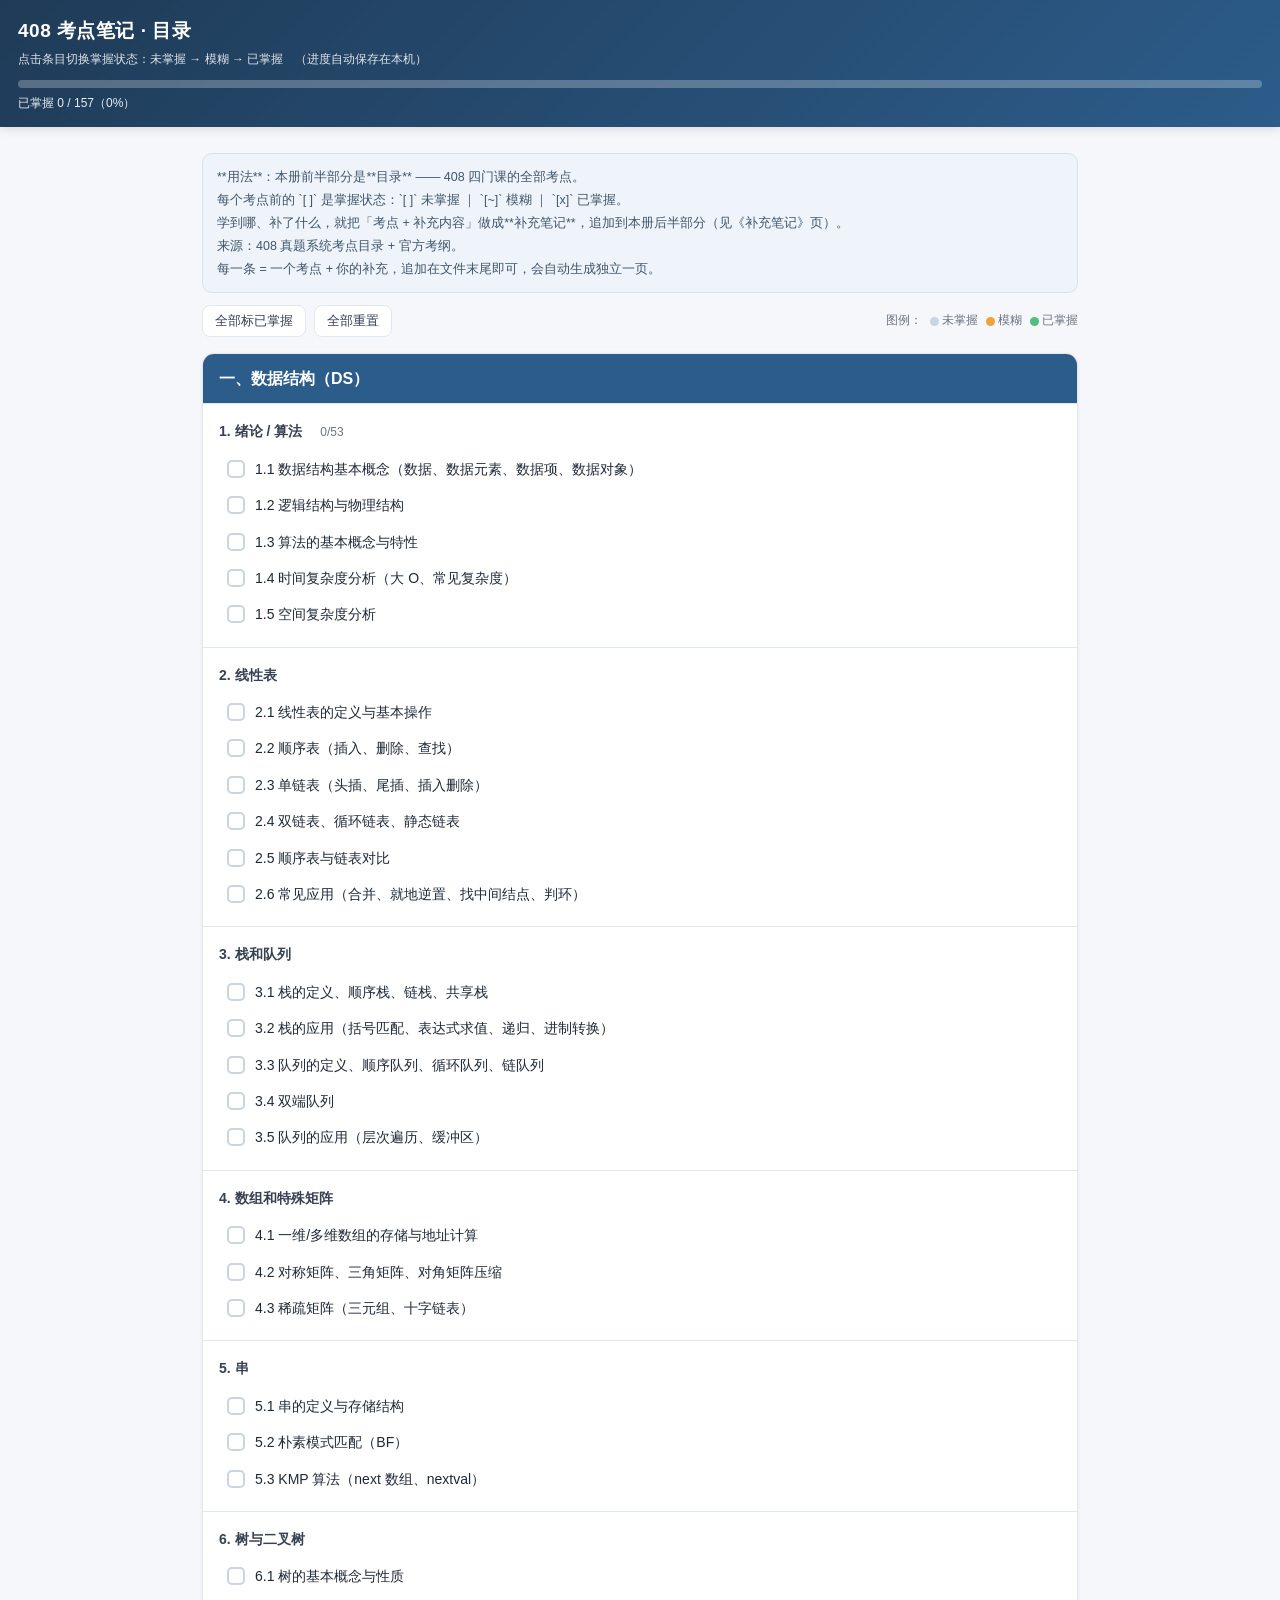
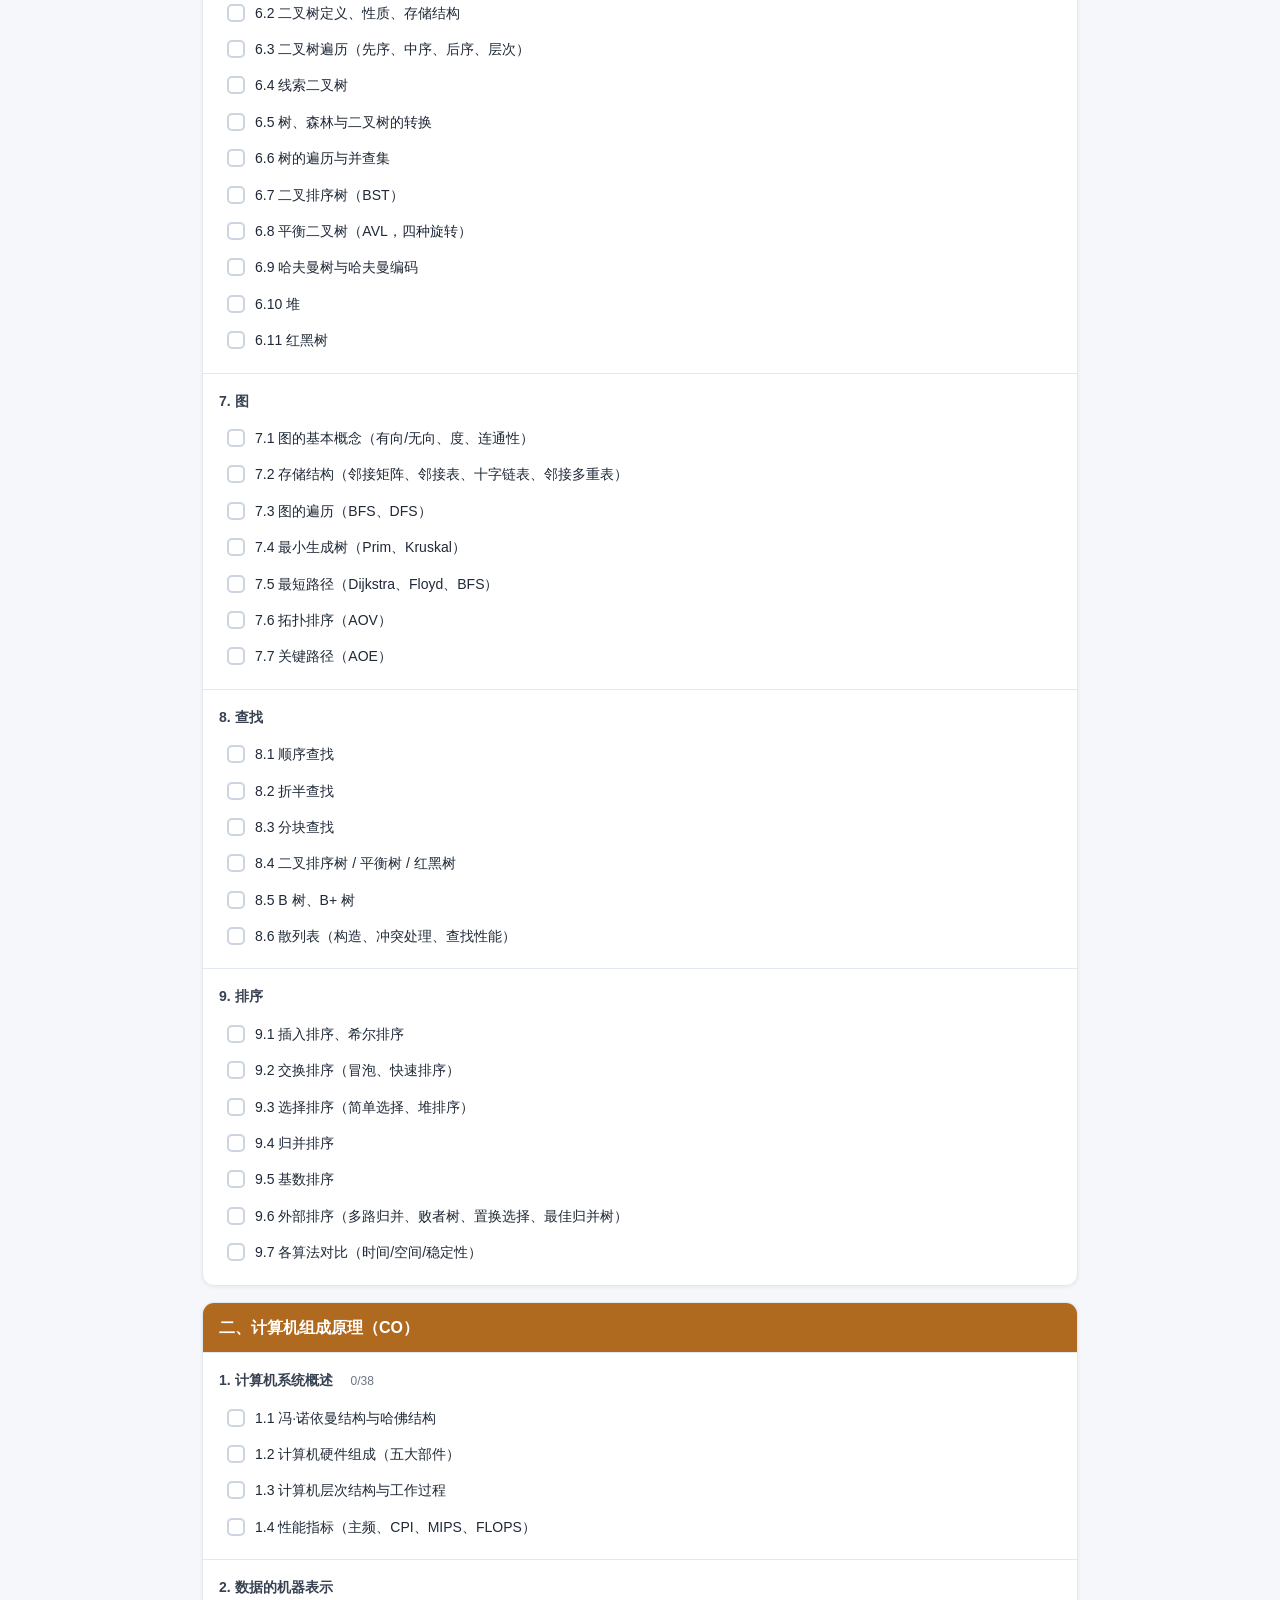
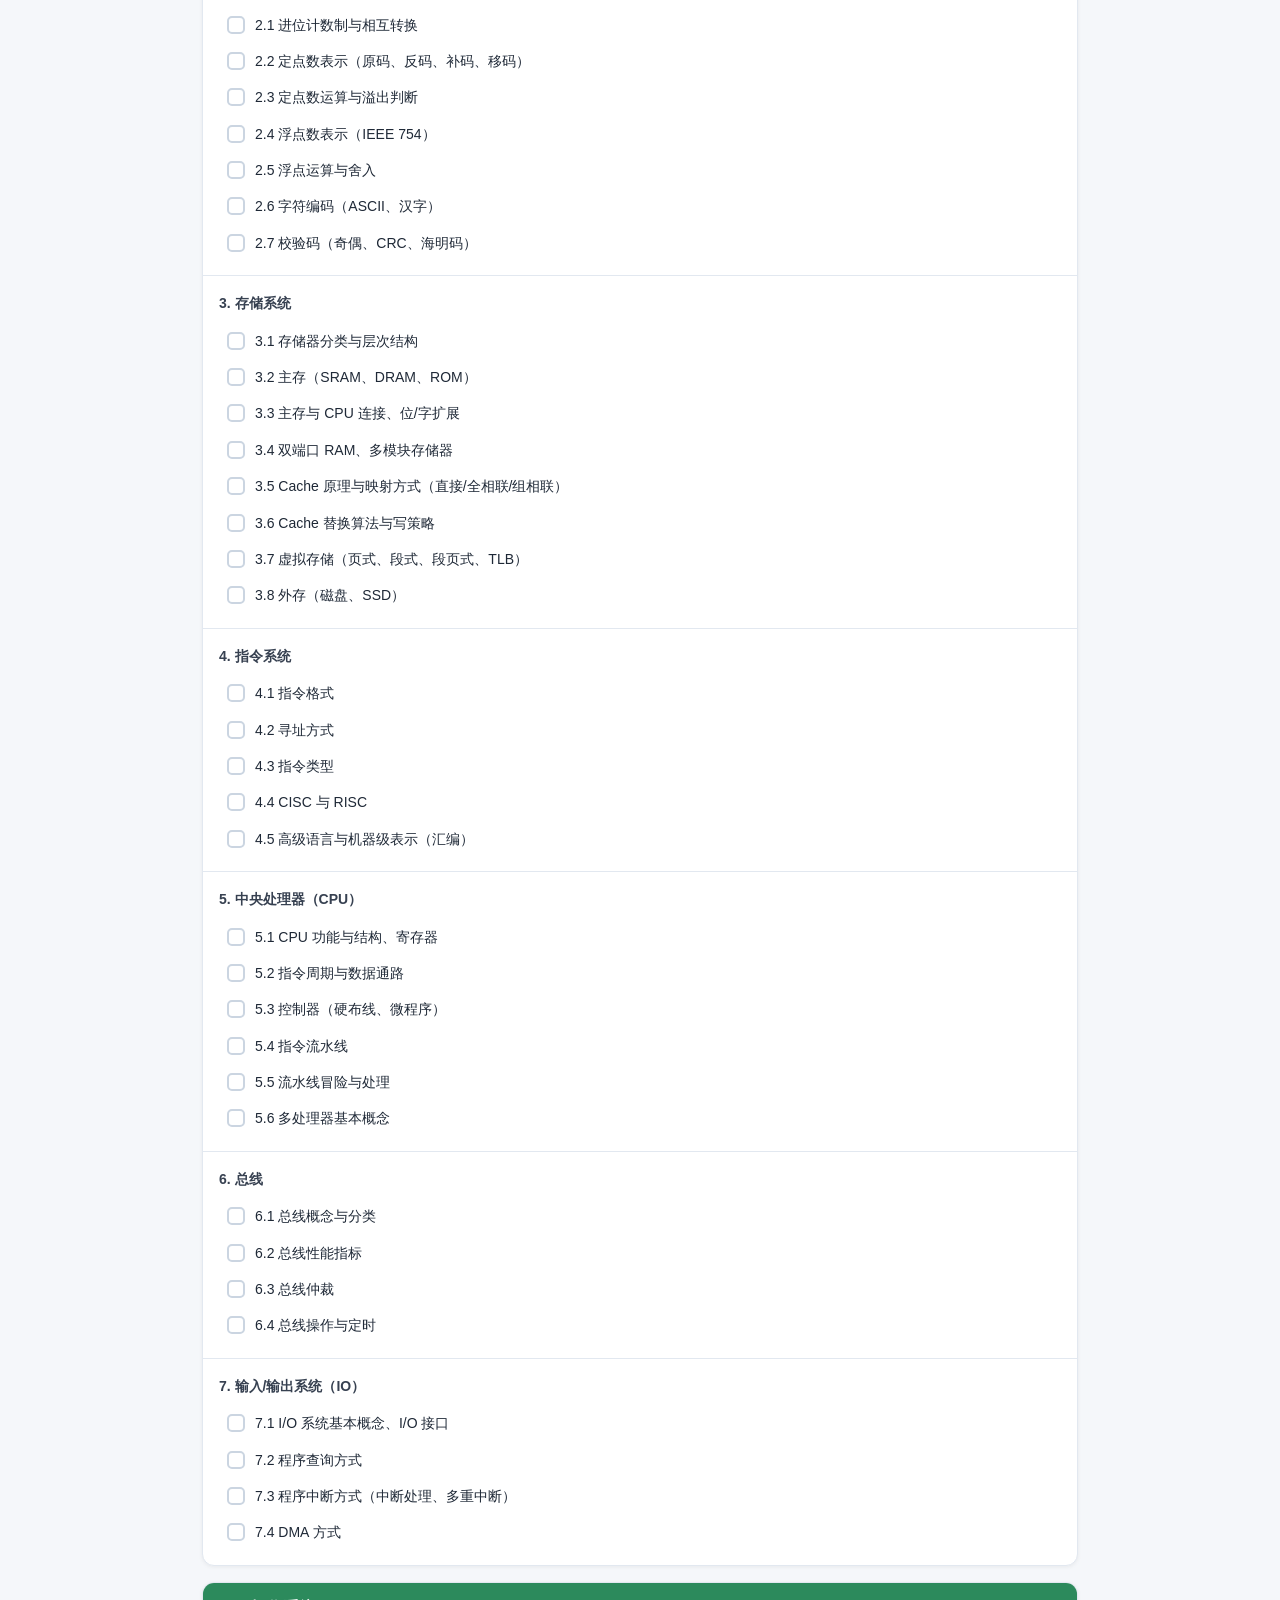
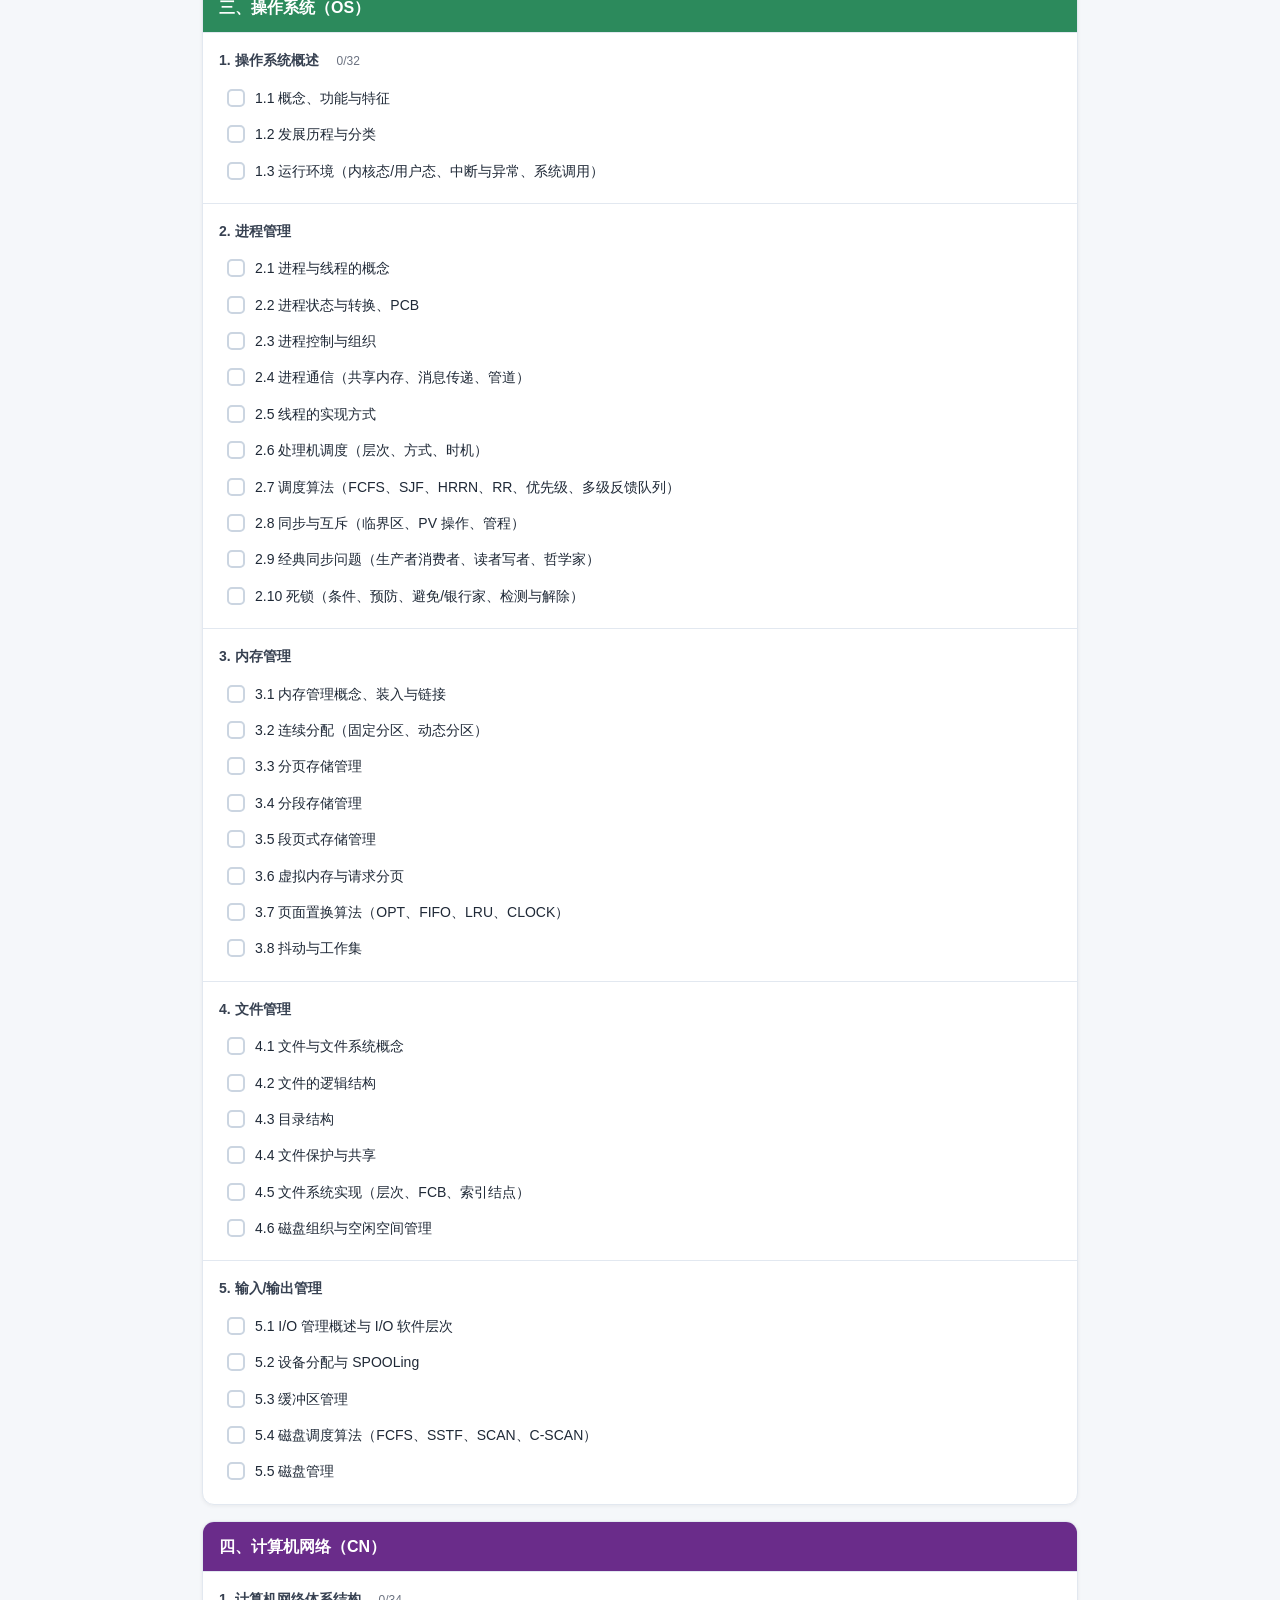
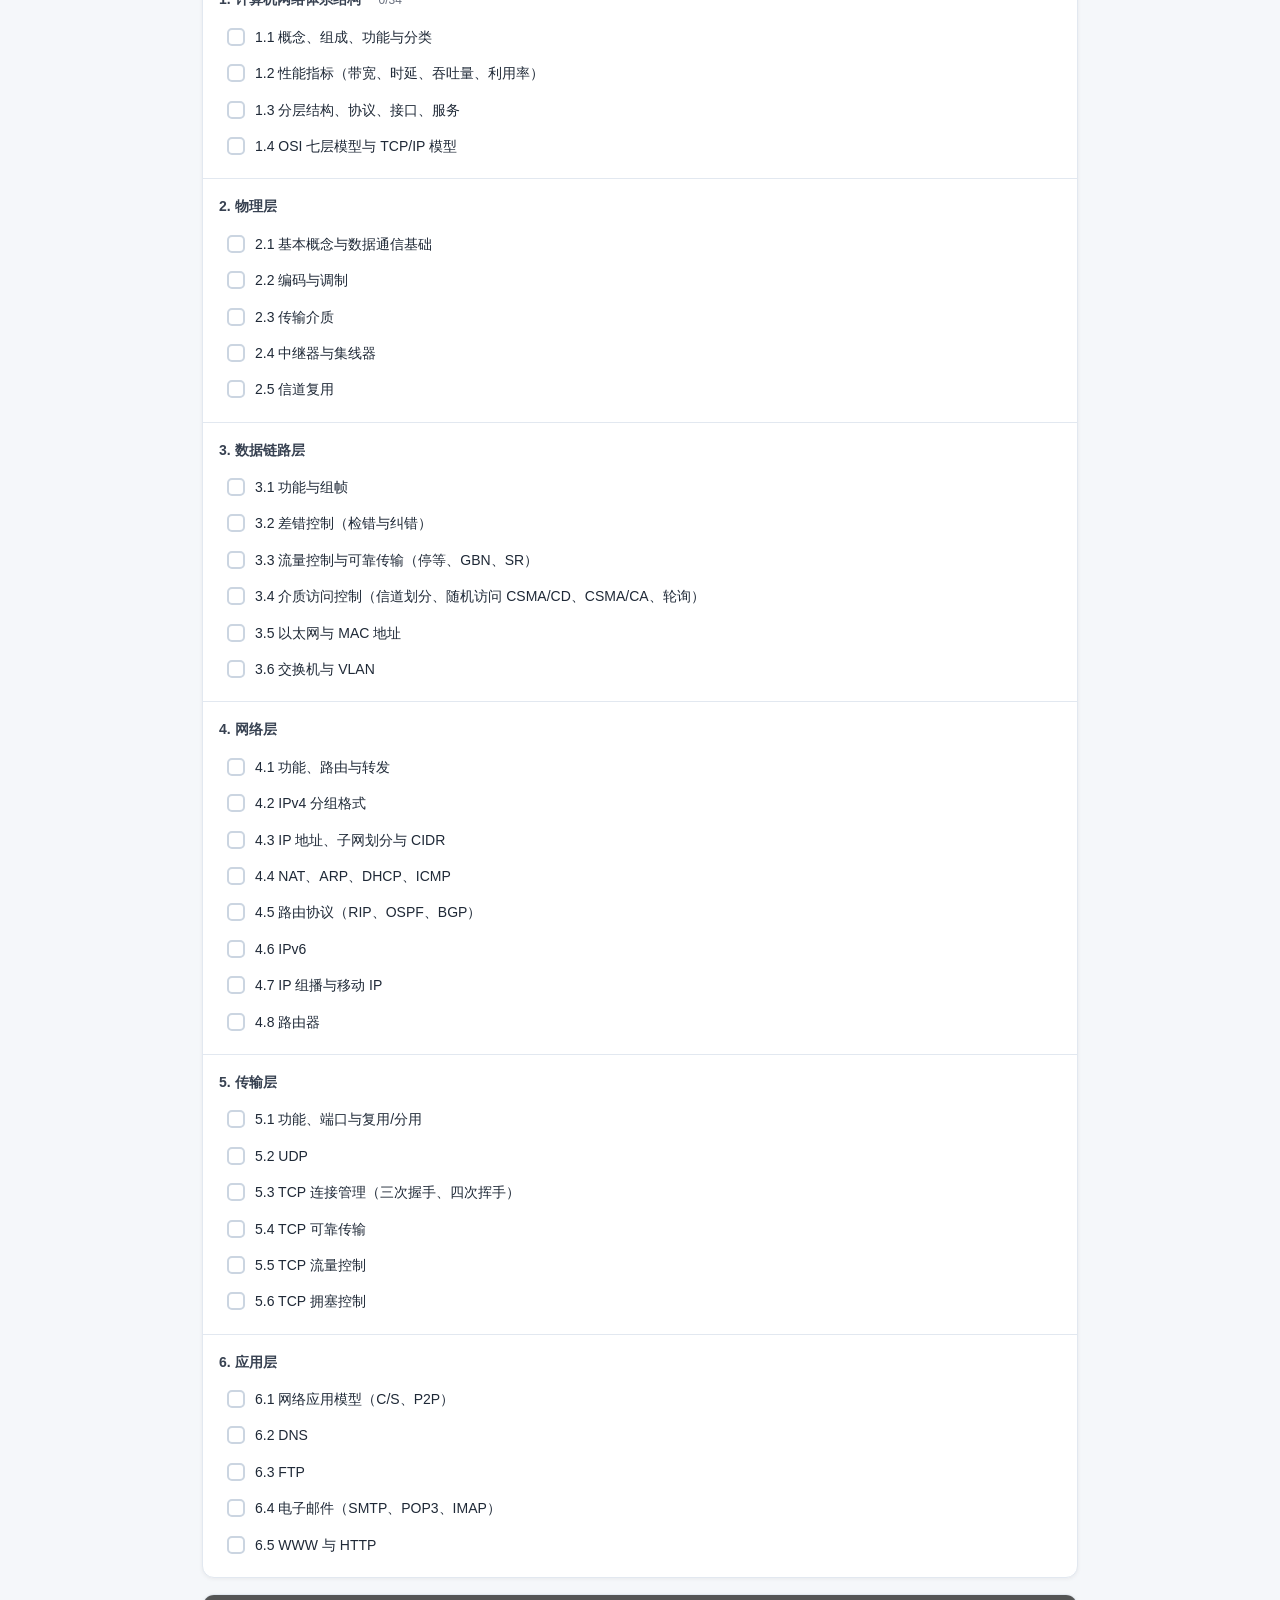
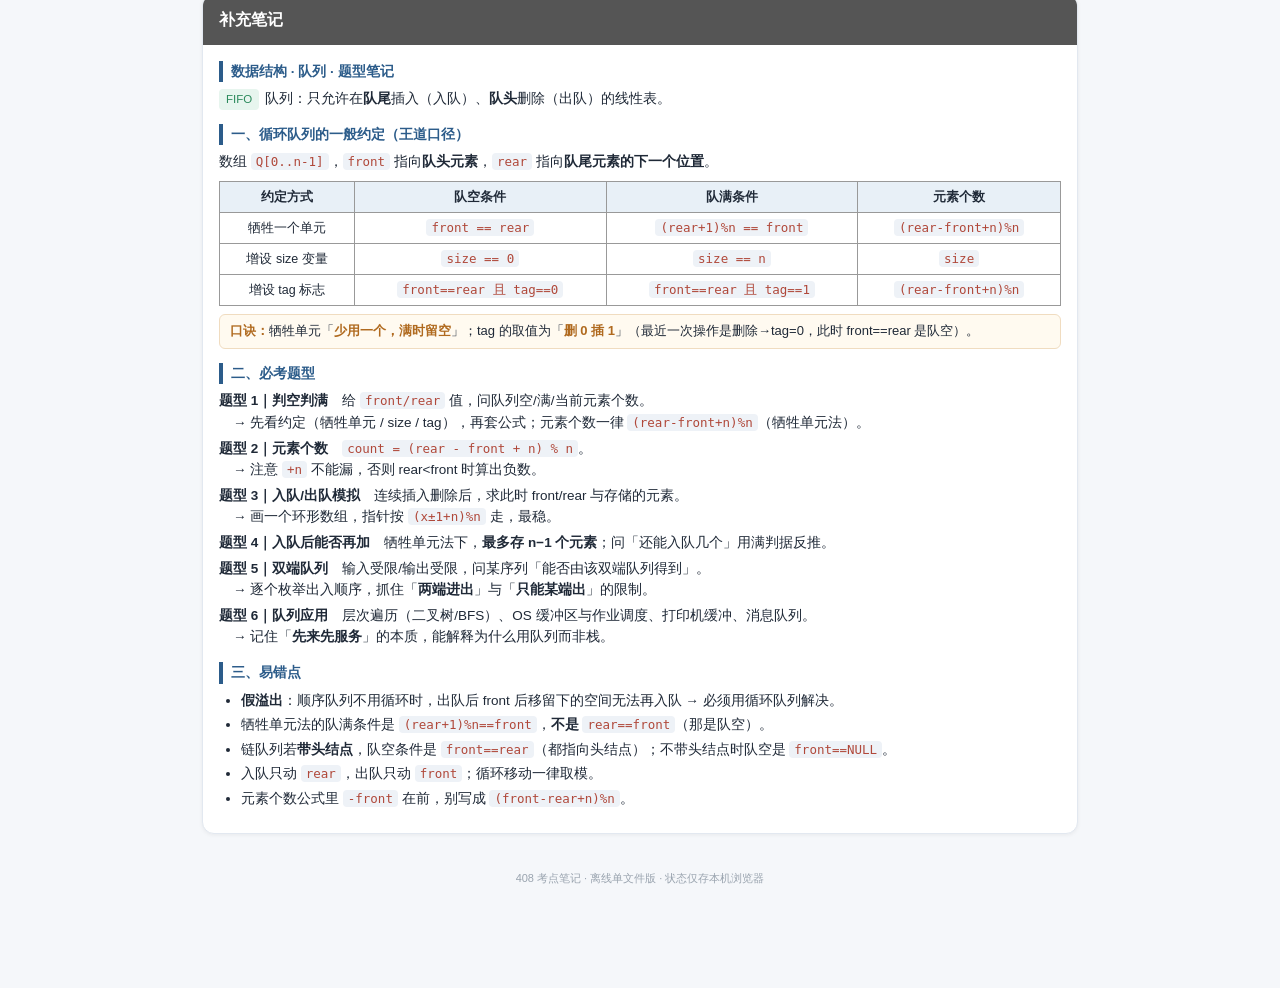
==== commit 9e1887a4: "408笔记：新增数据结构·队列题型笔记 · 408考点笔记.html" ====
--- a/408考点笔记.html
+++ b/408考点笔记.html
@@ -1,5 +1,6 @@
 <!DOCTYPE html>
 <html lang="zh-CN"><head><meta charset="UTF-8">
+<meta name="robots" content="noindex, nofollow, noarchive, nosnippet">
 <meta name="viewport" content="width=device-width, initial-scale=1.0">
 <title>408 考点笔记</title>
 <style>
@@ -52,6 +53,26 @@
 .intro p{margin:3px 0;}
 footer{text-align:center;color:#9aa4af;font-size:11px;padding:20px;}
 @media(max-width:520px){header h1{font-size:17px;} .item .txt{font-size:13.5px;}}
+/* 补充笔记 / 题型卡片 */
+.note{padding:12px 16px 16px;}
+.note h4{margin:14px 0 6px;font-size:13.5px;color:#2c5c8a;border-left:4px solid #2c5c8a;padding-left:8px;}
+.note h4:first-child{margin-top:4px;}
+.note p{margin:4px 0;font-size:13.5px;}
+.note ul{margin:4px 0 8px;padding-left:22px;}
+.note li{margin:3px 0;font-size:13.5px;}
+.note code{font-family:"DejaVu Sans Mono",monospace;background:#eef2f7;color:#b0483a;
+  padding:1px 5px;border-radius:4px;font-size:12.5px;}
+.note .kb{background:#eef2f7;border:1px solid #d7e0ea;border-radius:6px;padding:1px 6px;
+  font-family:"DejaVu Sans Mono",monospace;color:#2c5c8a;font-size:12.5px;}
+.note table{border-collapse:collapse;width:100%;margin:8px 0;font-size:12.5px;}
+.note th,.note td{border:1px solid #999;padding:5px 8px;text-align:center;}
+.note th{background:#e8f0f7;}
+.note .key{background:#fffaf0;border:1px solid #f0dcc0;border-radius:6px;padding:6px 10px;
+  margin:6px 0;font-size:13px;}
+.note .key b{color:#b06a1f;}
+.note .tag{display:inline-block;background:#e7f5ee;color:#2c8a5c;border-radius:4px;
+  padding:1px 7px;font-size:11.5px;margin-right:6px;}
+@media(max-width:520px){.note h4{font-size:13px;} .note li,.note p{font-size:13px;}}
 </style></head><body>
 <header>
   <h1>408 考点笔记 · 目录</h1>
@@ -324,6 +345,44 @@
 </section>
 <section class="subject">
 <h2 style="background:#555">补充笔记</h2>
+<div class="note">
+
+<h4>数据结构 · 队列 · 题型笔记</h4>
+<p><span class="tag">FIFO</span>队列：只允许在<b>队尾</b>插入（入队）、<b>队头</b>删除（出队）的线性表。</p>
+
+<h4>一、循环队列的一般约定（王道口径）</h4>
+<p>数组 <code>Q[0..n-1]</code>，<code>front</code> 指向<b>队头元素</b>，<code>rear</code> 指向<b>队尾元素的下一个位置</b>。</p>
+<table>
+<tr><th>约定方式</th><th>队空条件</th><th>队满条件</th><th>元素个数</th></tr>
+<tr><td>牺牲一个单元</td><td><code>front == rear</code></td><td><code>(rear+1)%n == front</code></td><td><code>(rear-front+n)%n</code></td></tr>
+<tr><td>增设 size 变量</td><td><code>size == 0</code></td><td><code>size == n</code></td><td><code>size</code></td></tr>
+<tr><td>增设 tag 标志</td><td><code>front==rear 且 tag==0</code></td><td><code>front==rear 且 tag==1</code></td><td><code>(rear-front+n)%n</code></td></tr>
+</table>
+<div class="key"><b>口诀：</b>牺牲单元「<b>少用一个，满时留空</b>」；tag 的取值为「<b>删 0 插 1</b>」（最近一次操作是删除→tag=0，此时 front==rear 是队空）。</div>
+
+<h4>二、必考题型</h4>
+<p><b>题型 1｜判空判满</b>　给 <code>front/rear</code> 值，问队列空/满/当前元素个数。<br>
+　→ 先看约定（牺牲单元 / size / tag），再套公式；元素个数一律 <code>(rear-front+n)%n</code>（牺牲单元法）。</p>
+<p><b>题型 2｜元素个数</b>　<code>count = (rear - front + n) % n</code>。<br>
+　→ 注意 <code>+n</code> 不能漏，否则 rear&lt;front 时算出负数。</p>
+<p><b>题型 3｜入队/出队模拟</b>　连续插入删除后，求此时 front/rear 与存储的元素。<br>
+　→ 画一个环形数组，指针按 <code>(x±1+n)%n</code> 走，最稳。</p>
+<p><b>题型 4｜入队后能否再加</b>　牺牲单元法下，<b>最多存 n−1 个元素</b>；问「还能入队几个」用满判据反推。</p>
+<p><b>题型 5｜双端队列</b>　输入受限/输出受限，问某序列「能否由该双端队列得到」。<br>
+　→ 逐个枚举出入顺序，抓住「<b>两端进出</b>」与「<b>只能某端出</b>」的限制。</p>
+<p><b>题型 6｜队列应用</b>　层次遍历（二叉树/BFS）、OS 缓冲区与作业调度、打印机缓冲、消息队列。<br>
+　→ 记住「<b>先来先服务</b>」的本质，能解释为什么用队列而非栈。</p>
+
+<h4>三、易错点</h4>
+<ul>
+<li><b>假溢出</b>：顺序队列不用循环时，出队后 front 后移留下的空间无法再入队 → 必须用循环队列解决。</li>
+<li>牺牲单元法的队满条件是 <code>(rear+1)%n==front</code>，<b>不是</b> <code>rear==front</code>（那是队空）。</li>
+<li>链队列若<b>带头结点</b>，队空条件是 <code>front==rear</code>（都指向头结点）；不带头结点时队空是 <code>front==NULL</code>。</li>
+<li>入队只动 <code>rear</code>，出队只动 <code>front</code>；循环移动一律取模。</li>
+<li>元素个数公式里 <code>-front</code> 在前，别写成 <code>(front-rear+n)%n</code>。</li>
+</ul>
+
+</div>
 </section>
 <footer>408 考点笔记 · 离线单文件版 · 状态仅存本机浏览器</footer></div>
 
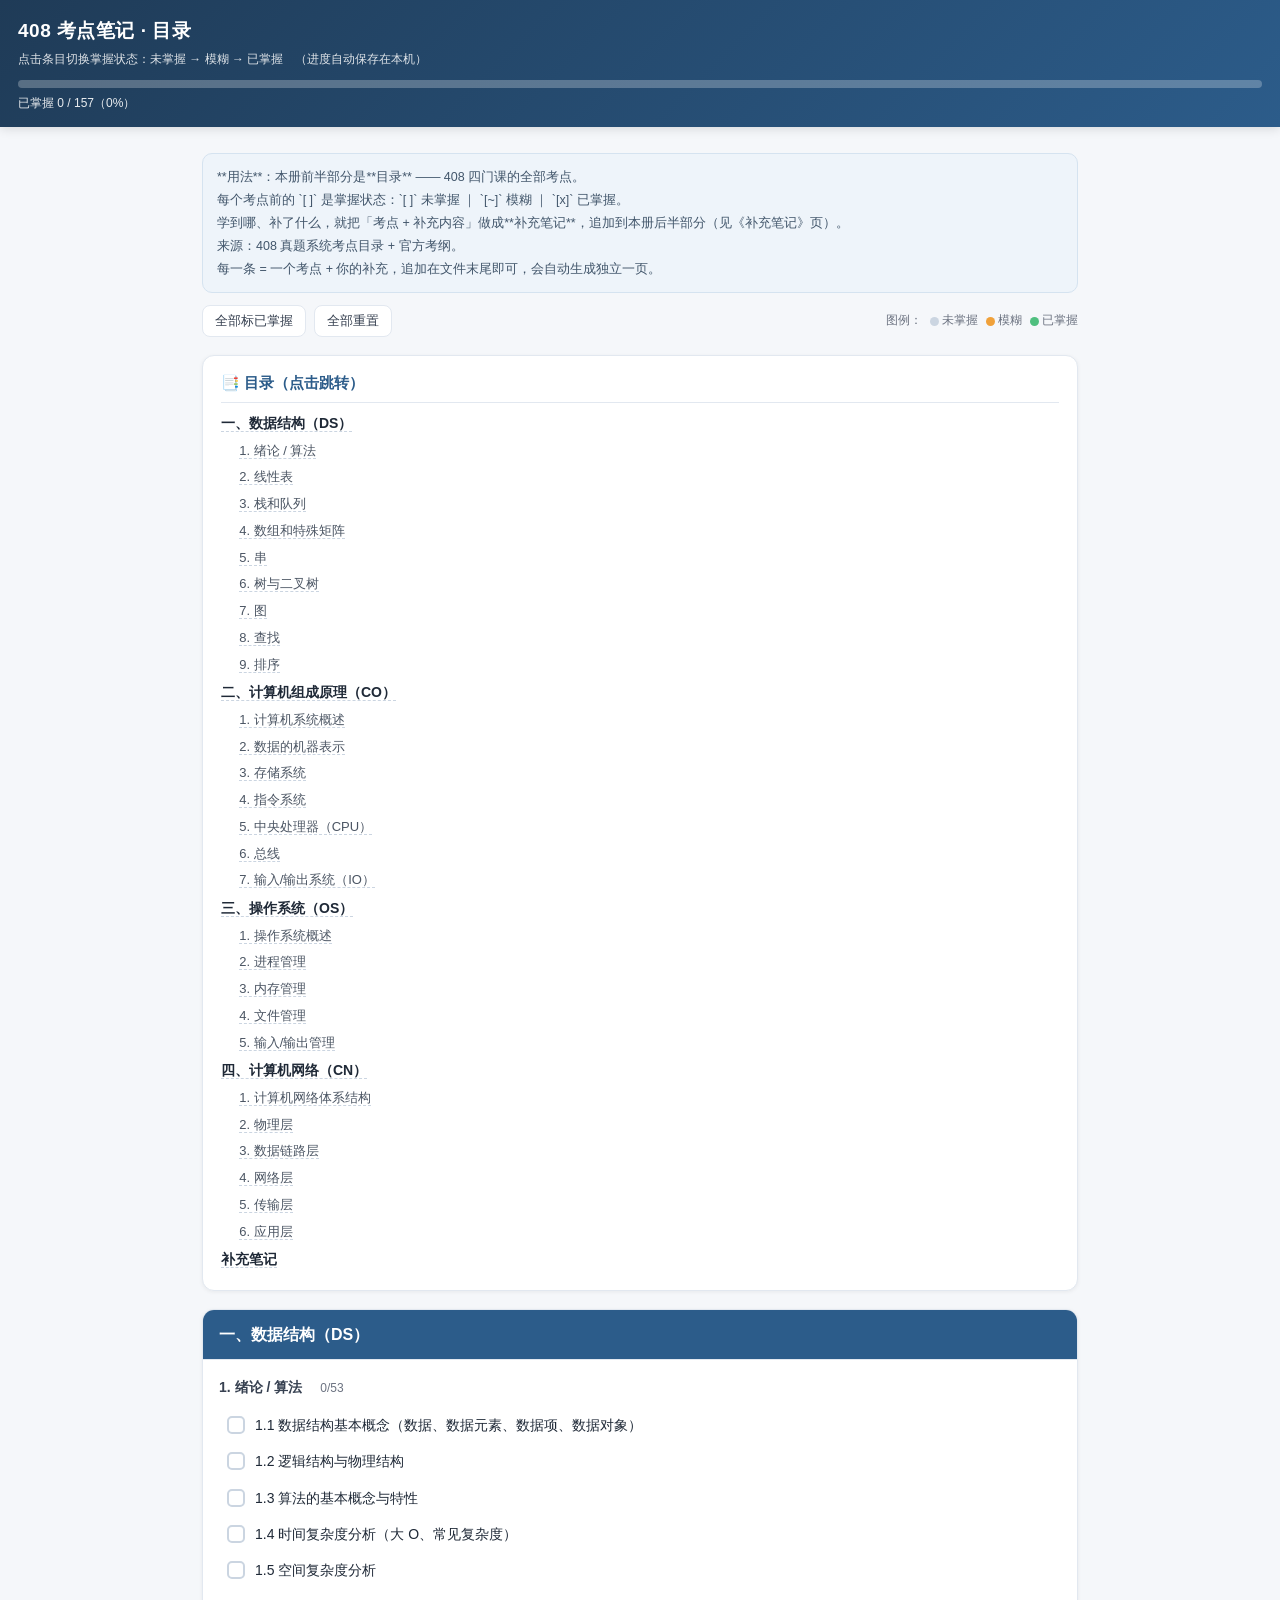
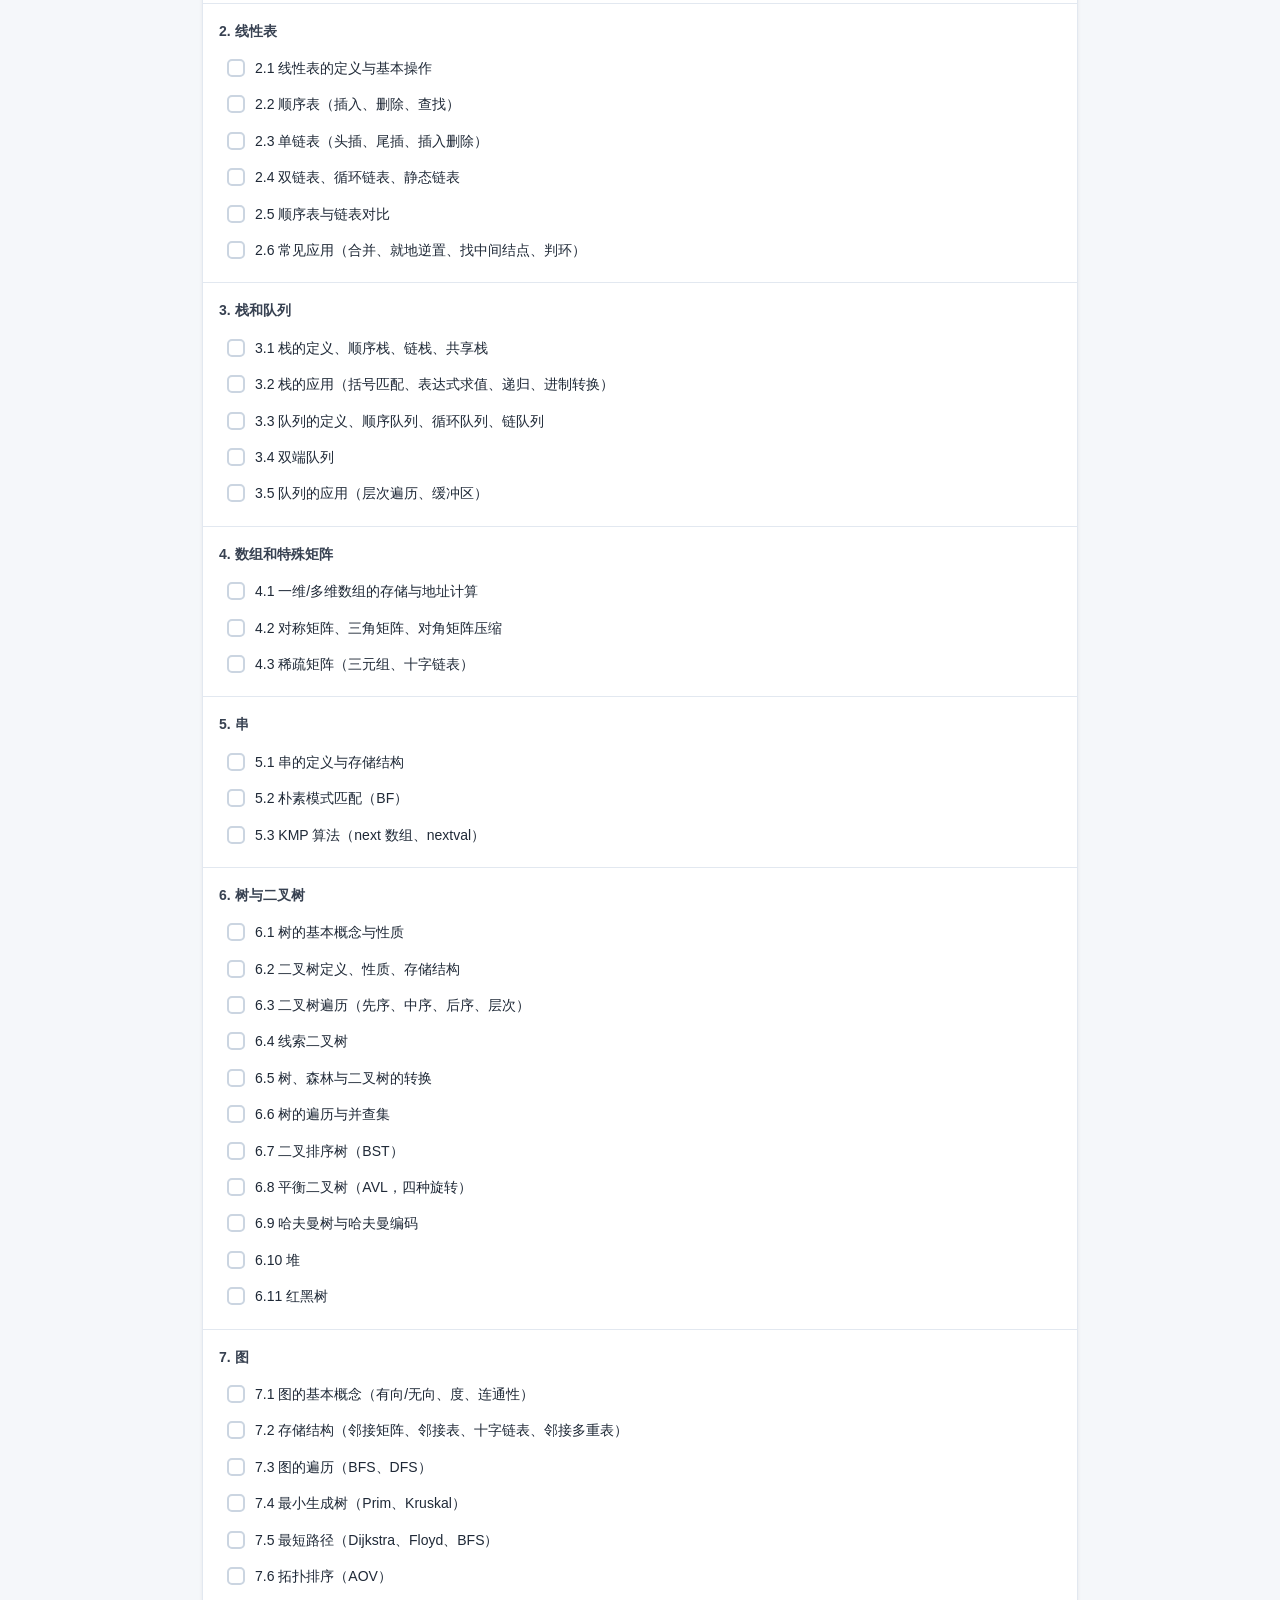
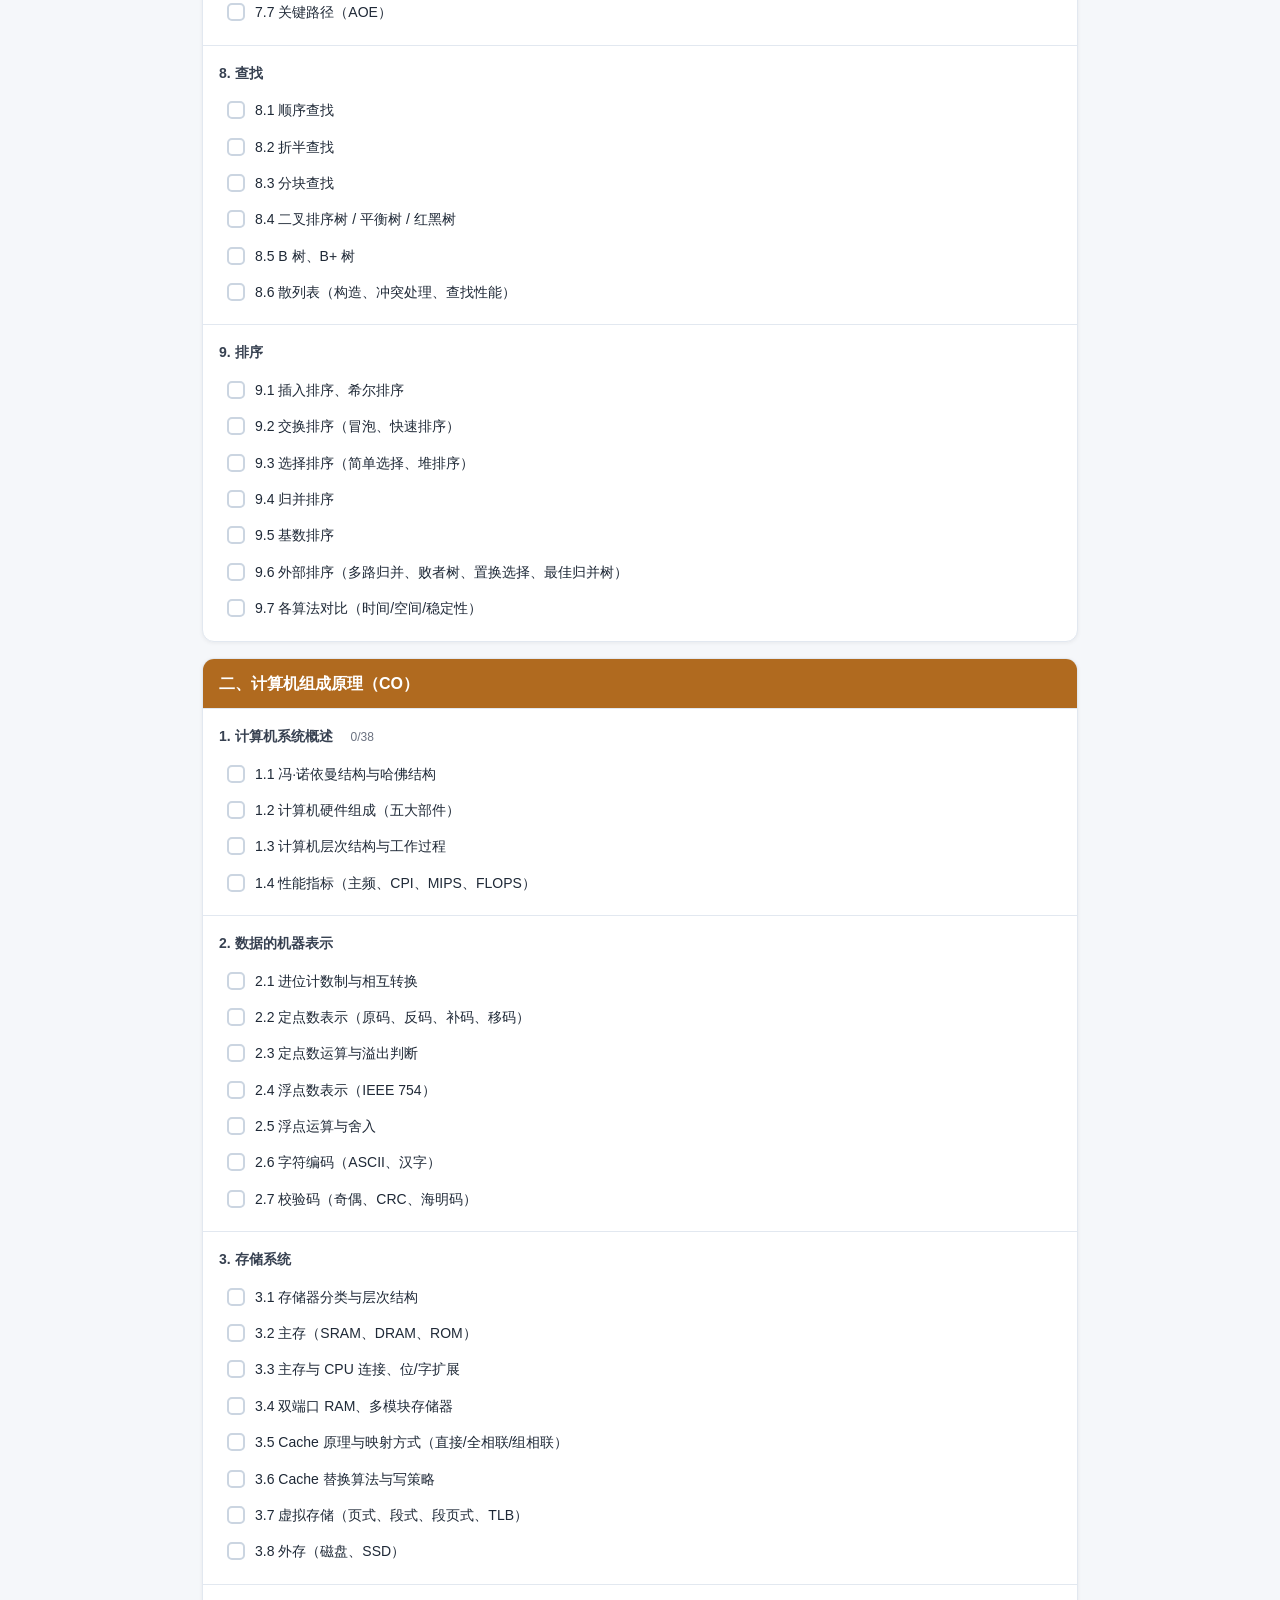
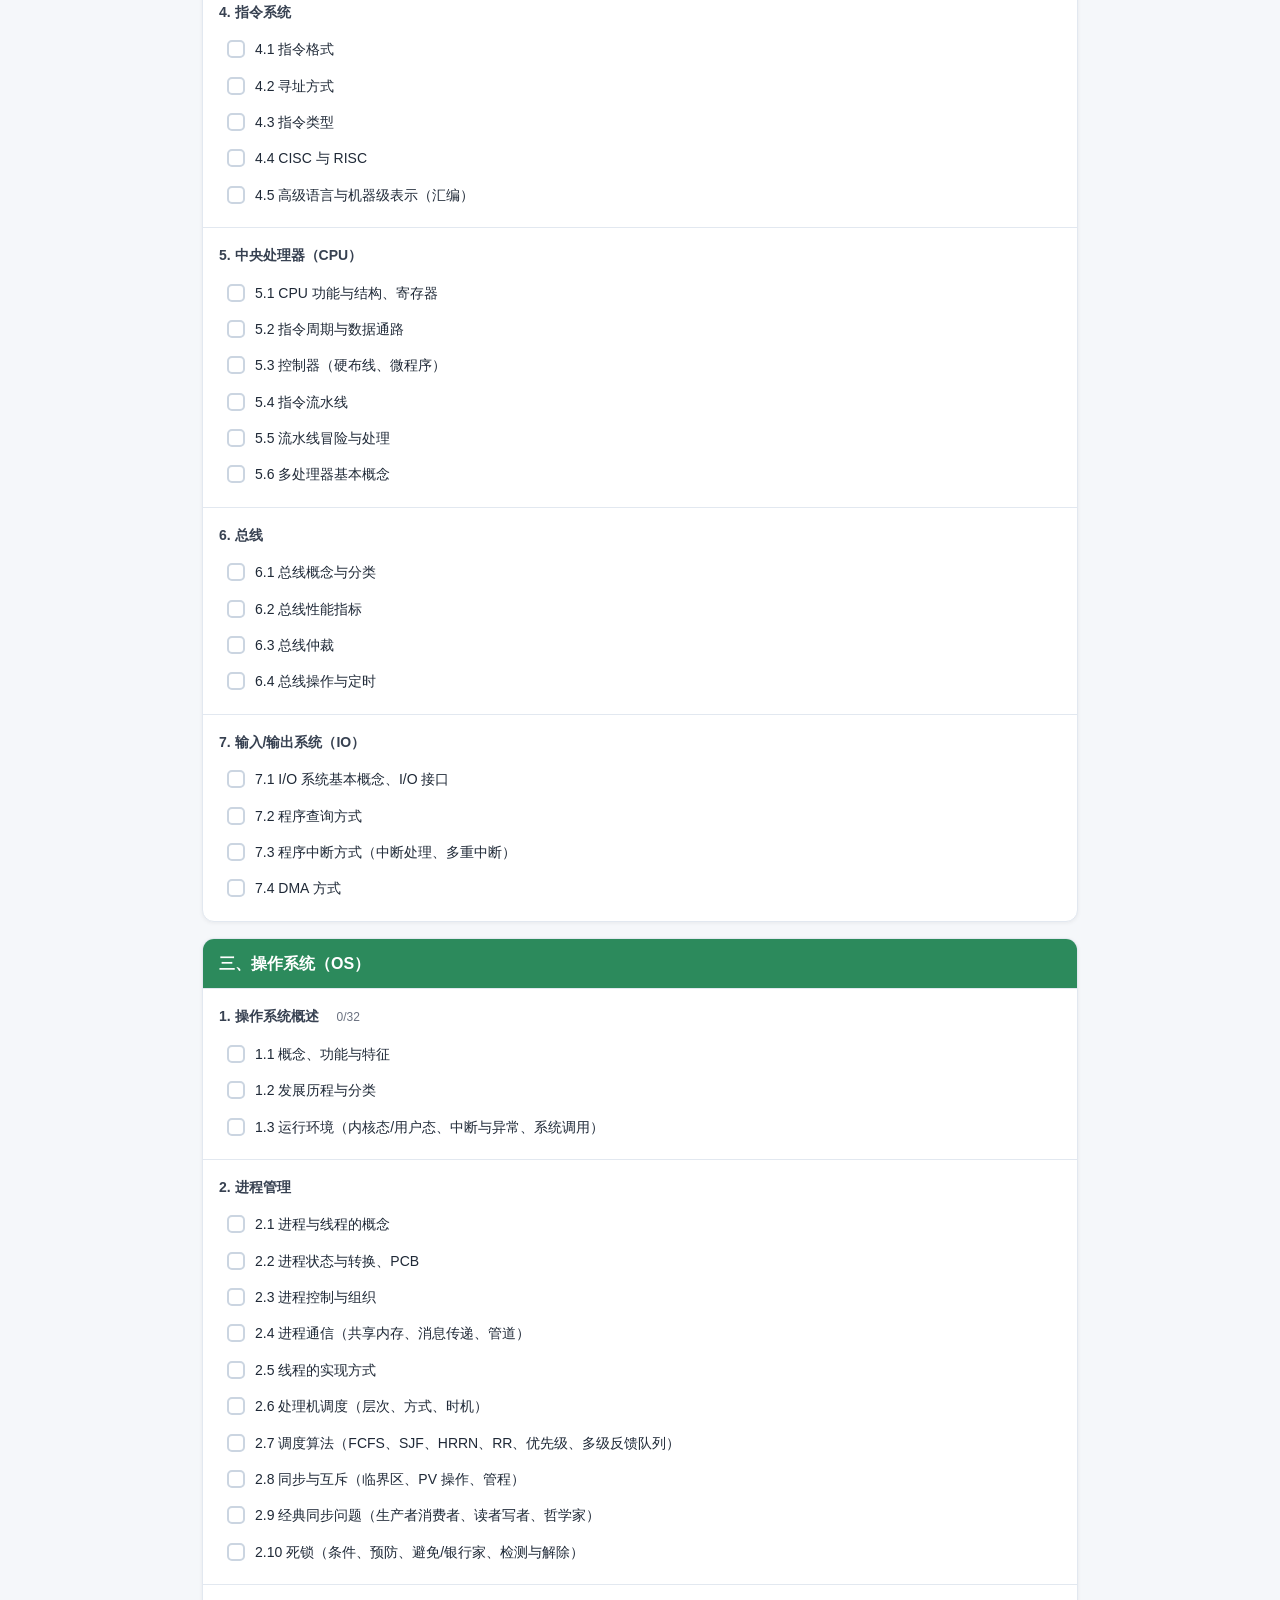
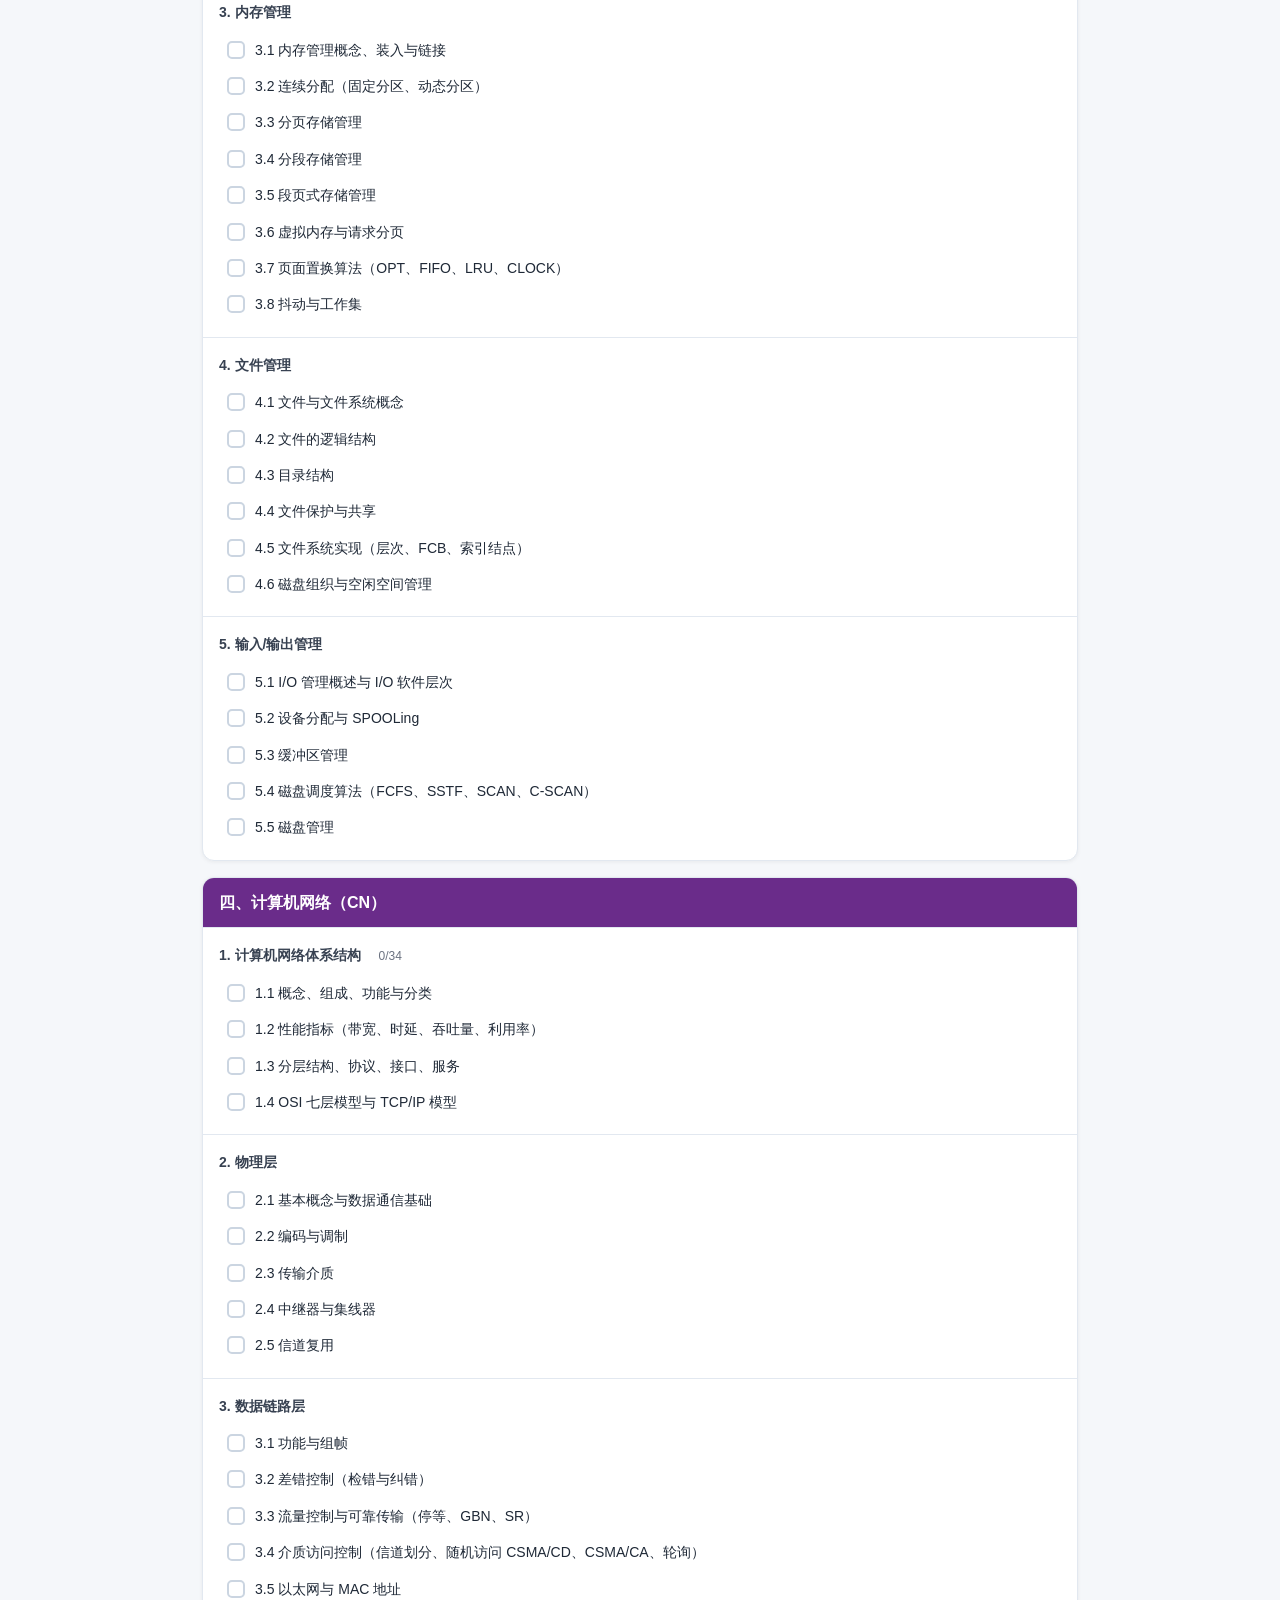
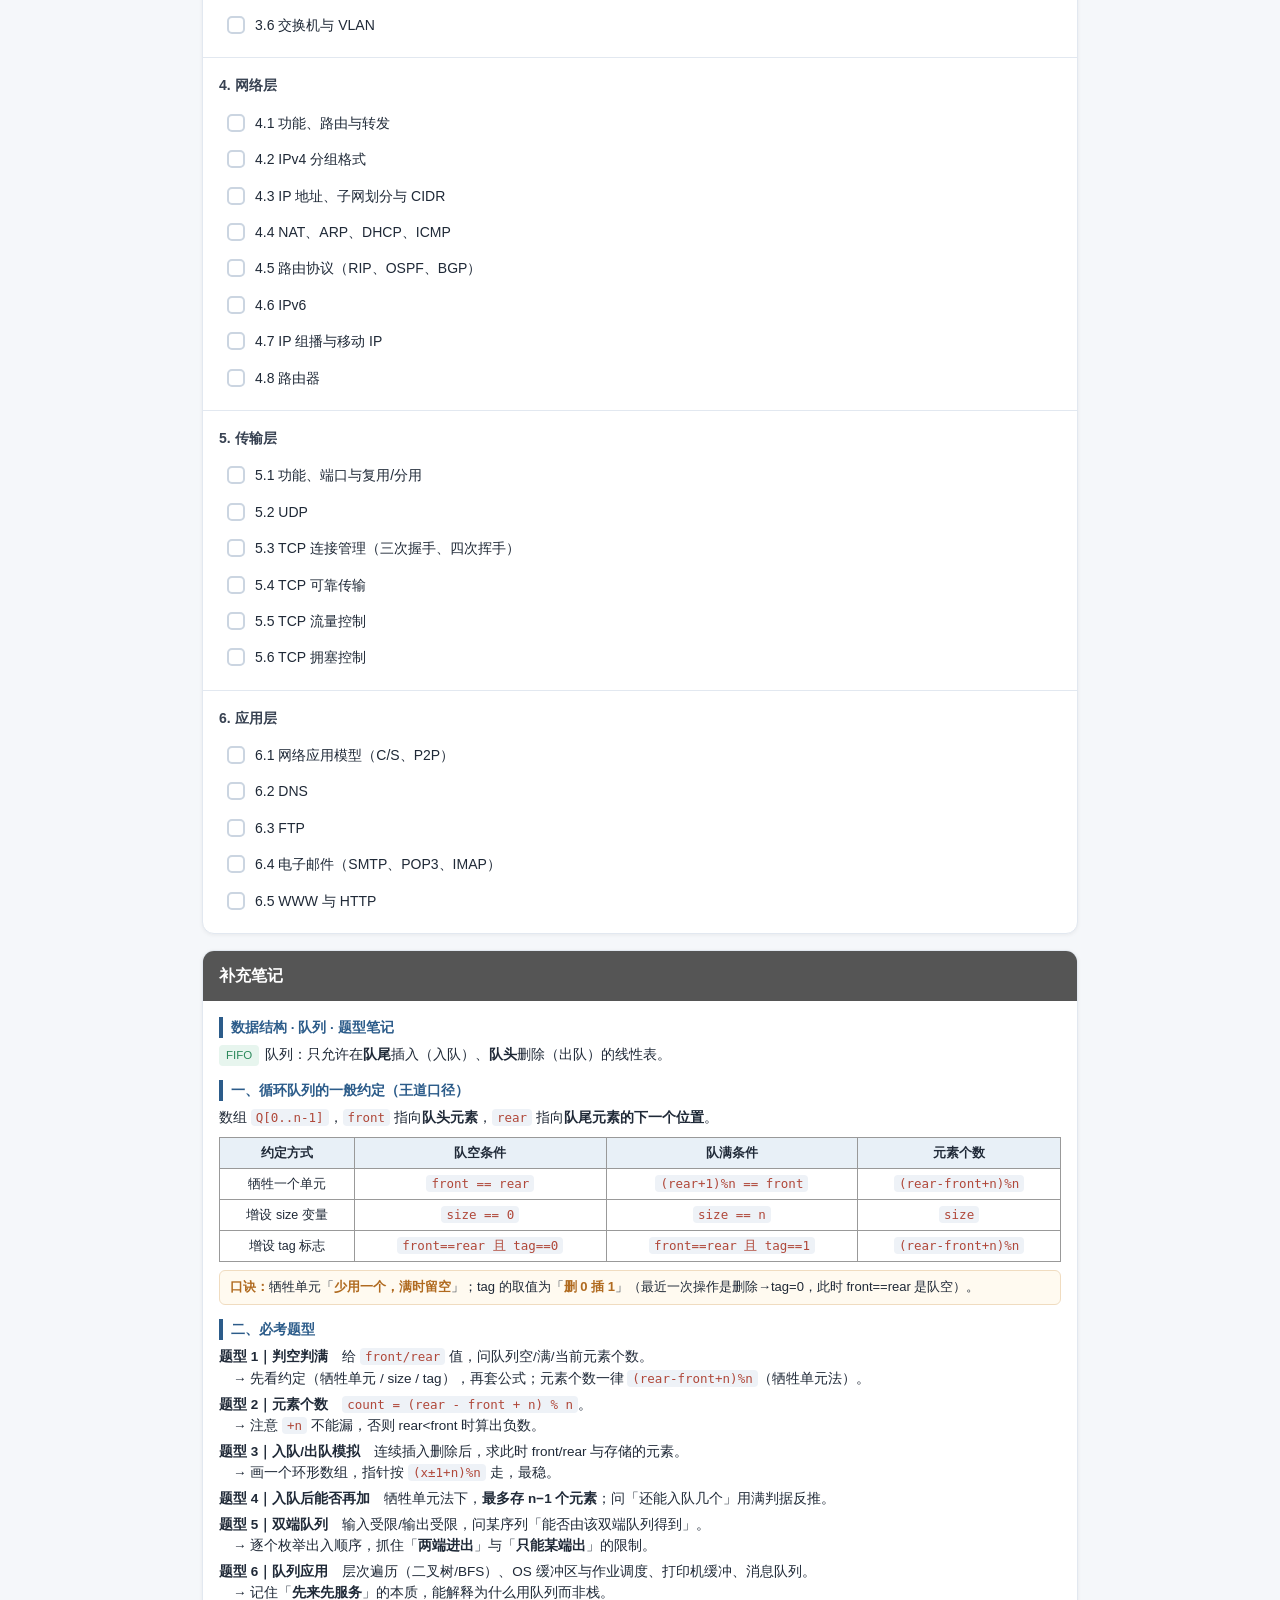
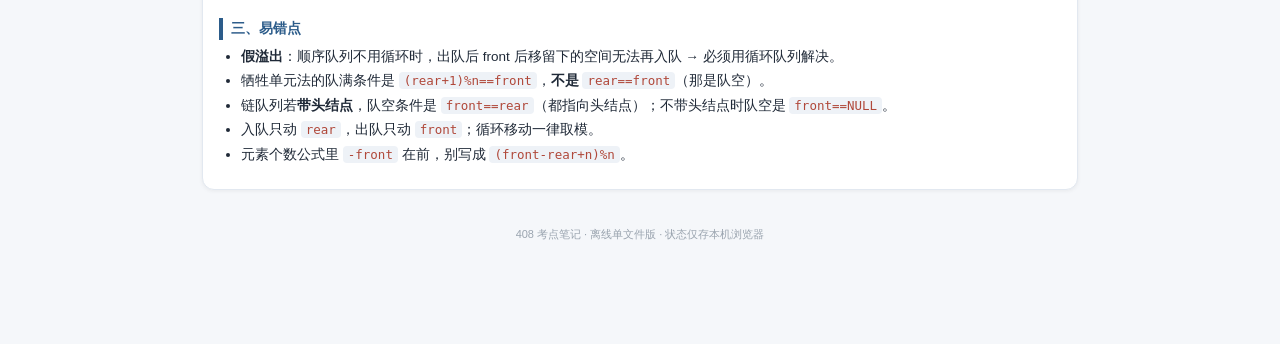
==== commit 69baffb9: "各笔记开头添加可点击目录(TOC) · 408考点笔记.html" ====
--- a/408考点笔记.html
+++ b/408考点笔记.html
@@ -73,7 +73,22 @@
 .note .tag{display:inline-block;background:#e7f5ee;color:#2c8a5c;border-radius:4px;
   padding:1px 7px;font-size:11.5px;margin-right:6px;}
 @media(max-width:520px){.note h4{font-size:13px;} .note li,.note p{font-size:13px;}}
-</style></head><body>
+</style><style id="toc-style">
+.tocbox{background:#fff;border:1px solid #e2e8f0;border-radius:12px;padding:14px 18px;
+  margin:18px auto;max-width:900px;box-shadow:0 1px 4px rgba(0,0,0,.06);
+  font-family:-apple-system,"Noto Sans CJK SC","Microsoft YaHei",sans-serif;
+  font-size:14px;line-height:1.75;color:#1f2937;}
+.tocbox .toc-t{font-weight:700;font-size:15px;color:#2c5c8a;margin:0 0 8px;
+  padding-bottom:6px;border-bottom:1px solid #e2e8f0;}
+.tocbox ul{list-style:none;margin:0;padding:0;}
+.tocbox li{margin:4px 0;}
+.tocbox a{color:#1f2937;text-decoration:none;border-bottom:1px dashed #cbd5e1;}
+.tocbox a:hover{color:#2c5c8a;border-bottom-color:#2c5c8a;}
+.tocbox li.lvl2{font-weight:600;}
+.tocbox li.lvl3{margin-left:1.4em;font-size:13px;font-weight:400;color:#4b5563;}
+.tocbox li.lvl3 a{color:#4b5563;}
+</style>
+</head><body>
 <header>
   <h1>408 考点笔记 · 目录</h1>
   <div class="sub">点击条目切换掌握状态：未掌握 → 模糊 → 已掌握　（进度自动保存在本机）</div>
@@ -93,10 +108,11 @@
   <button onclick="setAll(' ')">全部重置</button>
   <span class="legend">图例：<span class="dot n"></span>未掌握<span class="dot h"></span>模糊<span class="dot y"></span>已掌握</span>
 </div>
+<nav class="tocbox"><div class="toc-t">📑 目录（点击跳转）</div><ul><li class="lvl2"><a href="#sec1">一、数据结构（DS）</a></li><li class="lvl3"><a href="#sec2">1. 绪论 / 算法</a></li><li class="lvl3"><a href="#sec3">2. 线性表</a></li><li class="lvl3"><a href="#sec4">3. 栈和队列</a></li><li class="lvl3"><a href="#sec5">4. 数组和特殊矩阵</a></li><li class="lvl3"><a href="#sec6">5. 串</a></li><li class="lvl3"><a href="#sec7">6. 树与二叉树</a></li><li class="lvl3"><a href="#sec8">7. 图</a></li><li class="lvl3"><a href="#sec9">8. 查找</a></li><li class="lvl3"><a href="#sec10">9. 排序</a></li><li class="lvl2"><a href="#sec11">二、计算机组成原理（CO）</a></li><li class="lvl3"><a href="#sec12">1. 计算机系统概述</a></li><li class="lvl3"><a href="#sec13">2. 数据的机器表示</a></li><li class="lvl3"><a href="#sec14">3. 存储系统</a></li><li class="lvl3"><a href="#sec15">4. 指令系统</a></li><li class="lvl3"><a href="#sec16">5. 中央处理器（CPU）</a></li><li class="lvl3"><a href="#sec17">6. 总线</a></li><li class="lvl3"><a href="#sec18">7. 输入/输出系统（IO）</a></li><li class="lvl2"><a href="#sec19">三、操作系统（OS）</a></li><li class="lvl3"><a href="#sec20">1. 操作系统概述</a></li><li class="lvl3"><a href="#sec21">2. 进程管理</a></li><li class="lvl3"><a href="#sec22">3. 内存管理</a></li><li class="lvl3"><a href="#sec23">4. 文件管理</a></li><li class="lvl3"><a href="#sec24">5. 输入/输出管理</a></li><li class="lvl2"><a href="#sec25">四、计算机网络（CN）</a></li><li class="lvl3"><a href="#sec26">1. 计算机网络体系结构</a></li><li class="lvl3"><a href="#sec27">2. 物理层</a></li><li class="lvl3"><a href="#sec28">3. 数据链路层</a></li><li class="lvl3"><a href="#sec29">4. 网络层</a></li><li class="lvl3"><a href="#sec30">5. 传输层</a></li><li class="lvl3"><a href="#sec31">6. 应用层</a></li><li class="lvl2"><a href="#sec32">补充笔记</a></li></ul></nav>
 <section class="subject">
-<h2 style="background:#2c5c8a">一、数据结构（DS）</h2>
-<div class="chap">
-<h3>1. 绪论 / 算法<span class="cnt" data-cnt></span></h3>
+<h2 style="background:#2c5c8a" id="sec1">一、数据结构（DS）</h2>
+<div class="chap">
+<h3 id="sec2">1. 绪论 / 算法<span class="cnt" data-cnt></span></h3>
 <div class="item" data-s=" " data-key="1.1 数据结构基本概念（数据、数据元素、数据项、数据对象）" onclick="cyc(this)"><span class="box"></span><span class="txt">1.1 数据结构基本概念（数据、数据元素、数据项、数据对象）</span></div>
 <div class="item" data-s=" " data-key="1.2 逻辑结构与物理结构" onclick="cyc(this)"><span class="box"></span><span class="txt">1.2 逻辑结构与物理结构</span></div>
 <div class="item" data-s=" " data-key="1.3 算法的基本概念与特性" onclick="cyc(this)"><span class="box"></span><span class="txt">1.3 算法的基本概念与特性</span></div>
@@ -104,7 +120,7 @@
 <div class="item" data-s=" " data-key="1.5 空间复杂度分析" onclick="cyc(this)"><span class="box"></span><span class="txt">1.5 空间复杂度分析</span></div>
 </div>
 <div class="chap">
-<h3>2. 线性表<span class="cnt" data-cnt></span></h3>
+<h3 id="sec3">2. 线性表<span class="cnt" data-cnt></span></h3>
 <div class="item" data-s=" " data-key="2.1 线性表的定义与基本操作" onclick="cyc(this)"><span class="box"></span><span class="txt">2.1 线性表的定义与基本操作</span></div>
 <div class="item" data-s=" " data-key="2.2 顺序表（插入、删除、查找）" onclick="cyc(this)"><span class="box"></span><span class="txt">2.2 顺序表（插入、删除、查找）</span></div>
 <div class="item" data-s=" " data-key="2.3 单链表（头插、尾插、插入删除）" onclick="cyc(this)"><span class="box"></span><span class="txt">2.3 单链表（头插、尾插、插入删除）</span></div>
@@ -113,7 +129,7 @@
 <div class="item" data-s=" " data-key="2.6 常见应用（合并、就地逆置、找中间结点、判环）" onclick="cyc(this)"><span class="box"></span><span class="txt">2.6 常见应用（合并、就地逆置、找中间结点、判环）</span></div>
 </div>
 <div class="chap">
-<h3>3. 栈和队列<span class="cnt" data-cnt></span></h3>
+<h3 id="sec4">3. 栈和队列<span class="cnt" data-cnt></span></h3>
 <div class="item" data-s=" " data-key="3.1 栈的定义、顺序栈、链栈、共享栈" onclick="cyc(this)"><span class="box"></span><span class="txt">3.1 栈的定义、顺序栈、链栈、共享栈</span></div>
 <div class="item" data-s=" " data-key="3.2 栈的应用（括号匹配、表达式求值、递归、进制转换）" onclick="cyc(this)"><span class="box"></span><span class="txt">3.2 栈的应用（括号匹配、表达式求值、递归、进制转换）</span></div>
 <div class="item" data-s=" " data-key="3.3 队列的定义、顺序队列、循环队列、链队列" onclick="cyc(this)"><span class="box"></span><span class="txt">3.3 队列的定义、顺序队列、循环队列、链队列</span></div>
@@ -121,19 +137,19 @@
 <div class="item" data-s=" " data-key="3.5 队列的应用（层次遍历、缓冲区）" onclick="cyc(this)"><span class="box"></span><span class="txt">3.5 队列的应用（层次遍历、缓冲区）</span></div>
 </div>
 <div class="chap">
-<h3>4. 数组和特殊矩阵<span class="cnt" data-cnt></span></h3>
+<h3 id="sec5">4. 数组和特殊矩阵<span class="cnt" data-cnt></span></h3>
 <div class="item" data-s=" " data-key="4.1 一维/多维数组的存储与地址计算" onclick="cyc(this)"><span class="box"></span><span class="txt">4.1 一维/多维数组的存储与地址计算</span></div>
 <div class="item" data-s=" " data-key="4.2 对称矩阵、三角矩阵、对角矩阵压缩" onclick="cyc(this)"><span class="box"></span><span class="txt">4.2 对称矩阵、三角矩阵、对角矩阵压缩</span></div>
 <div class="item" data-s=" " data-key="4.3 稀疏矩阵（三元组、十字链表）" onclick="cyc(this)"><span class="box"></span><span class="txt">4.3 稀疏矩阵（三元组、十字链表）</span></div>
 </div>
 <div class="chap">
-<h3>5. 串<span class="cnt" data-cnt></span></h3>
+<h3 id="sec6">5. 串<span class="cnt" data-cnt></span></h3>
 <div class="item" data-s=" " data-key="5.1 串的定义与存储结构" onclick="cyc(this)"><span class="box"></span><span class="txt">5.1 串的定义与存储结构</span></div>
 <div class="item" data-s=" " data-key="5.2 朴素模式匹配（BF）" onclick="cyc(this)"><span class="box"></span><span class="txt">5.2 朴素模式匹配（BF）</span></div>
 <div class="item" data-s=" " data-key="5.3 KMP 算法（next 数组、nextval）" onclick="cyc(this)"><span class="box"></span><span class="txt">5.3 KMP 算法（next 数组、nextval）</span></div>
 </div>
 <div class="chap">
-<h3>6. 树与二叉树<span class="cnt" data-cnt></span></h3>
+<h3 id="sec7">6. 树与二叉树<span class="cnt" data-cnt></span></h3>
 <div class="item" data-s=" " data-key="6.1 树的基本概念与性质" onclick="cyc(this)"><span class="box"></span><span class="txt">6.1 树的基本概念与性质</span></div>
 <div class="item" data-s=" " data-key="6.2 二叉树定义、性质、存储结构" onclick="cyc(this)"><span class="box"></span><span class="txt">6.2 二叉树定义、性质、存储结构</span></div>
 <div class="item" data-s=" " data-key="6.3 二叉树遍历（先序、中序、后序、层次）" onclick="cyc(this)"><span class="box"></span><span class="txt">6.3 二叉树遍历（先序、中序、后序、层次）</span></div>
@@ -147,7 +163,7 @@
 <div class="item" data-s=" " data-key="6.11 红黑树" onclick="cyc(this)"><span class="box"></span><span class="txt">6.11 红黑树</span></div>
 </div>
 <div class="chap">
-<h3>7. 图<span class="cnt" data-cnt></span></h3>
+<h3 id="sec8">7. 图<span class="cnt" data-cnt></span></h3>
 <div class="item" data-s=" " data-key="7.1 图的基本概念（有向/无向、度、连通性）" onclick="cyc(this)"><span class="box"></span><span class="txt">7.1 图的基本概念（有向/无向、度、连通性）</span></div>
 <div class="item" data-s=" " data-key="7.2 存储结构（邻接矩阵、邻接表、十字链表、邻接多重表）" onclick="cyc(this)"><span class="box"></span><span class="txt">7.2 存储结构（邻接矩阵、邻接表、十字链表、邻接多重表）</span></div>
 <div class="item" data-s=" " data-key="7.3 图的遍历（BFS、DFS）" onclick="cyc(this)"><span class="box"></span><span class="txt">7.3 图的遍历（BFS、DFS）</span></div>
@@ -157,7 +173,7 @@
 <div class="item" data-s=" " data-key="7.7 关键路径（AOE）" onclick="cyc(this)"><span class="box"></span><span class="txt">7.7 关键路径（AOE）</span></div>
 </div>
 <div class="chap">
-<h3>8. 查找<span class="cnt" data-cnt></span></h3>
+<h3 id="sec9">8. 查找<span class="cnt" data-cnt></span></h3>
 <div class="item" data-s=" " data-key="8.1 顺序查找" onclick="cyc(this)"><span class="box"></span><span class="txt">8.1 顺序查找</span></div>
 <div class="item" data-s=" " data-key="8.2 折半查找" onclick="cyc(this)"><span class="box"></span><span class="txt">8.2 折半查找</span></div>
 <div class="item" data-s=" " data-key="8.3 分块查找" onclick="cyc(this)"><span class="box"></span><span class="txt">8.3 分块查找</span></div>
@@ -166,7 +182,7 @@
 <div class="item" data-s=" " data-key="8.6 散列表（构造、冲突处理、查找性能）" onclick="cyc(this)"><span class="box"></span><span class="txt">8.6 散列表（构造、冲突处理、查找性能）</span></div>
 </div>
 <div class="chap">
-<h3>9. 排序<span class="cnt" data-cnt></span></h3>
+<h3 id="sec10">9. 排序<span class="cnt" data-cnt></span></h3>
 <div class="item" data-s=" " data-key="9.1 插入排序、希尔排序" onclick="cyc(this)"><span class="box"></span><span class="txt">9.1 插入排序、希尔排序</span></div>
 <div class="item" data-s=" " data-key="9.2 交换排序（冒泡、快速排序）" onclick="cyc(this)"><span class="box"></span><span class="txt">9.2 交换排序（冒泡、快速排序）</span></div>
 <div class="item" data-s=" " data-key="9.3 选择排序（简单选择、堆排序）" onclick="cyc(this)"><span class="box"></span><span class="txt">9.3 选择排序（简单选择、堆排序）</span></div>
@@ -177,16 +193,16 @@
 </div>
 </section>
 <section class="subject">
-<h2 style="background:#b06a1f">二、计算机组成原理（CO）</h2>
-<div class="chap">
-<h3>1. 计算机系统概述<span class="cnt" data-cnt></span></h3>
+<h2 style="background:#b06a1f" id="sec11">二、计算机组成原理（CO）</h2>
+<div class="chap">
+<h3 id="sec12">1. 计算机系统概述<span class="cnt" data-cnt></span></h3>
 <div class="item" data-s=" " data-key="1.1 冯·诺依曼结构与哈佛结构" onclick="cyc(this)"><span class="box"></span><span class="txt">1.1 冯·诺依曼结构与哈佛结构</span></div>
 <div class="item" data-s=" " data-key="1.2 计算机硬件组成（五大部件）" onclick="cyc(this)"><span class="box"></span><span class="txt">1.2 计算机硬件组成（五大部件）</span></div>
 <div class="item" data-s=" " data-key="1.3 计算机层次结构与工作过程" onclick="cyc(this)"><span class="box"></span><span class="txt">1.3 计算机层次结构与工作过程</span></div>
 <div class="item" data-s=" " data-key="1.4 性能指标（主频、CPI、MIPS、FLOPS）" onclick="cyc(this)"><span class="box"></span><span class="txt">1.4 性能指标（主频、CPI、MIPS、FLOPS）</span></div>
 </div>
 <div class="chap">
-<h3>2. 数据的机器表示<span class="cnt" data-cnt></span></h3>
+<h3 id="sec13">2. 数据的机器表示<span class="cnt" data-cnt></span></h3>
 <div class="item" data-s=" " data-key="2.1 进位计数制与相互转换" onclick="cyc(this)"><span class="box"></span><span class="txt">2.1 进位计数制与相互转换</span></div>
 <div class="item" data-s=" " data-key="2.2 定点数表示（原码、反码、补码、移码）" onclick="cyc(this)"><span class="box"></span><span class="txt">2.2 定点数表示（原码、反码、补码、移码）</span></div>
 <div class="item" data-s=" " data-key="2.3 定点数运算与溢出判断" onclick="cyc(this)"><span class="box"></span><span class="txt">2.3 定点数运算与溢出判断</span></div>
@@ -196,7 +212,7 @@
 <div class="item" data-s=" " data-key="2.7 校验码（奇偶、CRC、海明码）" onclick="cyc(this)"><span class="box"></span><span class="txt">2.7 校验码（奇偶、CRC、海明码）</span></div>
 </div>
 <div class="chap">
-<h3>3. 存储系统<span class="cnt" data-cnt></span></h3>
+<h3 id="sec14">3. 存储系统<span class="cnt" data-cnt></span></h3>
 <div class="item" data-s=" " data-key="3.1 存储器分类与层次结构" onclick="cyc(this)"><span class="box"></span><span class="txt">3.1 存储器分类与层次结构</span></div>
 <div class="item" data-s=" " data-key="3.2 主存（SRAM、DRAM、ROM）" onclick="cyc(this)"><span class="box"></span><span class="txt">3.2 主存（SRAM、DRAM、ROM）</span></div>
 <div class="item" data-s=" " data-key="3.3 主存与 CPU 连接、位/字扩展" onclick="cyc(this)"><span class="box"></span><span class="txt">3.3 主存与 CPU 连接、位/字扩展</span></div>
@@ -207,7 +223,7 @@
 <div class="item" data-s=" " data-key="3.8 外存（磁盘、SSD）" onclick="cyc(this)"><span class="box"></span><span class="txt">3.8 外存（磁盘、SSD）</span></div>
 </div>
 <div class="chap">
-<h3>4. 指令系统<span class="cnt" data-cnt></span></h3>
+<h3 id="sec15">4. 指令系统<span class="cnt" data-cnt></span></h3>
 <div class="item" data-s=" " data-key="4.1 指令格式" onclick="cyc(this)"><span class="box"></span><span class="txt">4.1 指令格式</span></div>
 <div class="item" data-s=" " data-key="4.2 寻址方式" onclick="cyc(this)"><span class="box"></span><span class="txt">4.2 寻址方式</span></div>
 <div class="item" data-s=" " data-key="4.3 指令类型" onclick="cyc(this)"><span class="box"></span><span class="txt">4.3 指令类型</span></div>
@@ -215,7 +231,7 @@
 <div class="item" data-s=" " data-key="4.5 高级语言与机器级表示（汇编）" onclick="cyc(this)"><span class="box"></span><span class="txt">4.5 高级语言与机器级表示（汇编）</span></div>
 </div>
 <div class="chap">
-<h3>5. 中央处理器（CPU）<span class="cnt" data-cnt></span></h3>
+<h3 id="sec16">5. 中央处理器（CPU）<span class="cnt" data-cnt></span></h3>
 <div class="item" data-s=" " data-key="5.1 CPU 功能与结构、寄存器" onclick="cyc(this)"><span class="box"></span><span class="txt">5.1 CPU 功能与结构、寄存器</span></div>
 <div class="item" data-s=" " data-key="5.2 指令周期与数据通路" onclick="cyc(this)"><span class="box"></span><span class="txt">5.2 指令周期与数据通路</span></div>
 <div class="item" data-s=" " data-key="5.3 控制器（硬布线、微程序）" onclick="cyc(this)"><span class="box"></span><span class="txt">5.3 控制器（硬布线、微程序）</span></div>
@@ -224,14 +240,14 @@
 <div class="item" data-s=" " data-key="5.6 多处理器基本概念" onclick="cyc(this)"><span class="box"></span><span class="txt">5.6 多处理器基本概念</span></div>
 </div>
 <div class="chap">
-<h3>6. 总线<span class="cnt" data-cnt></span></h3>
+<h3 id="sec17">6. 总线<span class="cnt" data-cnt></span></h3>
 <div class="item" data-s=" " data-key="6.1 总线概念与分类" onclick="cyc(this)"><span class="box"></span><span class="txt">6.1 总线概念与分类</span></div>
 <div class="item" data-s=" " data-key="6.2 总线性能指标" onclick="cyc(this)"><span class="box"></span><span class="txt">6.2 总线性能指标</span></div>
 <div class="item" data-s=" " data-key="6.3 总线仲裁" onclick="cyc(this)"><span class="box"></span><span class="txt">6.3 总线仲裁</span></div>
 <div class="item" data-s=" " data-key="6.4 总线操作与定时" onclick="cyc(this)"><span class="box"></span><span class="txt">6.4 总线操作与定时</span></div>
 </div>
 <div class="chap">
-<h3>7. 输入/输出系统（IO）<span class="cnt" data-cnt></span></h3>
+<h3 id="sec18">7. 输入/输出系统（IO）<span class="cnt" data-cnt></span></h3>
 <div class="item" data-s=" " data-key="7.1 I/O 系统基本概念、I/O 接口" onclick="cyc(this)"><span class="box"></span><span class="txt">7.1 I/O 系统基本概念、I/O 接口</span></div>
 <div class="item" data-s=" " data-key="7.2 程序查询方式" onclick="cyc(this)"><span class="box"></span><span class="txt">7.2 程序查询方式</span></div>
 <div class="item" data-s=" " data-key="7.3 程序中断方式（中断处理、多重中断）" onclick="cyc(this)"><span class="box"></span><span class="txt">7.3 程序中断方式（中断处理、多重中断）</span></div>
@@ -239,15 +255,15 @@
 </div>
 </section>
 <section class="subject">
-<h2 style="background:#2c8a5c">三、操作系统（OS）</h2>
-<div class="chap">
-<h3>1. 操作系统概述<span class="cnt" data-cnt></span></h3>
+<h2 style="background:#2c8a5c" id="sec19">三、操作系统（OS）</h2>
+<div class="chap">
+<h3 id="sec20">1. 操作系统概述<span class="cnt" data-cnt></span></h3>
 <div class="item" data-s=" " data-key="1.1 概念、功能与特征" onclick="cyc(this)"><span class="box"></span><span class="txt">1.1 概念、功能与特征</span></div>
 <div class="item" data-s=" " data-key="1.2 发展历程与分类" onclick="cyc(this)"><span class="box"></span><span class="txt">1.2 发展历程与分类</span></div>
 <div class="item" data-s=" " data-key="1.3 运行环境（内核态/用户态、中断与异常、系统调用）" onclick="cyc(this)"><span class="box"></span><span class="txt">1.3 运行环境（内核态/用户态、中断与异常、系统调用）</span></div>
 </div>
 <div class="chap">
-<h3>2. 进程管理<span class="cnt" data-cnt></span></h3>
+<h3 id="sec21">2. 进程管理<span class="cnt" data-cnt></span></h3>
 <div class="item" data-s=" " data-key="2.1 进程与线程的概念" onclick="cyc(this)"><span class="box"></span><span class="txt">2.1 进程与线程的概念</span></div>
 <div class="item" data-s=" " data-key="2.2 进程状态与转换、PCB" onclick="cyc(this)"><span class="box"></span><span class="txt">2.2 进程状态与转换、PCB</span></div>
 <div class="item" data-s=" " data-key="2.3 进程控制与组织" onclick="cyc(this)"><span class="box"></span><span class="txt">2.3 进程控制与组织</span></div>
@@ -260,7 +276,7 @@
 <div class="item" data-s=" " data-key="2.10 死锁（条件、预防、避免/银行家、检测与解除）" onclick="cyc(this)"><span class="box"></span><span class="txt">2.10 死锁（条件、预防、避免/银行家、检测与解除）</span></div>
 </div>
 <div class="chap">
-<h3>3. 内存管理<span class="cnt" data-cnt></span></h3>
+<h3 id="sec22">3. 内存管理<span class="cnt" data-cnt></span></h3>
 <div class="item" data-s=" " data-key="3.1 内存管理概念、装入与链接" onclick="cyc(this)"><span class="box"></span><span class="txt">3.1 内存管理概念、装入与链接</span></div>
 <div class="item" data-s=" " data-key="3.2 连续分配（固定分区、动态分区）" onclick="cyc(this)"><span class="box"></span><span class="txt">3.2 连续分配（固定分区、动态分区）</span></div>
 <div class="item" data-s=" " data-key="3.3 分页存储管理" onclick="cyc(this)"><span class="box"></span><span class="txt">3.3 分页存储管理</span></div>
@@ -271,7 +287,7 @@
 <div class="item" data-s=" " data-key="3.8 抖动与工作集" onclick="cyc(this)"><span class="box"></span><span class="txt">3.8 抖动与工作集</span></div>
 </div>
 <div class="chap">
-<h3>4. 文件管理<span class="cnt" data-cnt></span></h3>
+<h3 id="sec23">4. 文件管理<span class="cnt" data-cnt></span></h3>
 <div class="item" data-s=" " data-key="4.1 文件与文件系统概念" onclick="cyc(this)"><span class="box"></span><span class="txt">4.1 文件与文件系统概念</span></div>
 <div class="item" data-s=" " data-key="4.2 文件的逻辑结构" onclick="cyc(this)"><span class="box"></span><span class="txt">4.2 文件的逻辑结构</span></div>
 <div class="item" data-s=" " data-key="4.3 目录结构" onclick="cyc(this)"><span class="box"></span><span class="txt">4.3 目录结构</span></div>
@@ -280,7 +296,7 @@
 <div class="item" data-s=" " data-key="4.6 磁盘组织与空闲空间管理" onclick="cyc(this)"><span class="box"></span><span class="txt">4.6 磁盘组织与空闲空间管理</span></div>
 </div>
 <div class="chap">
-<h3>5. 输入/输出管理<span class="cnt" data-cnt></span></h3>
+<h3 id="sec24">5. 输入/输出管理<span class="cnt" data-cnt></span></h3>
 <div class="item" data-s=" " data-key="5.1 I/O 管理概述与 I/O 软件层次" onclick="cyc(this)"><span class="box"></span><span class="txt">5.1 I/O 管理概述与 I/O 软件层次</span></div>
 <div class="item" data-s=" " data-key="5.2 设备分配与 SPOOLing" onclick="cyc(this)"><span class="box"></span><span class="txt">5.2 设备分配与 SPOOLing</span></div>
 <div class="item" data-s=" " data-key="5.3 缓冲区管理" onclick="cyc(this)"><span class="box"></span><span class="txt">5.3 缓冲区管理</span></div>
@@ -289,16 +305,16 @@
 </div>
 </section>
 <section class="subject">
-<h2 style="background:#6a2c8a">四、计算机网络（CN）</h2>
-<div class="chap">
-<h3>1. 计算机网络体系结构<span class="cnt" data-cnt></span></h3>
+<h2 style="background:#6a2c8a" id="sec25">四、计算机网络（CN）</h2>
+<div class="chap">
+<h3 id="sec26">1. 计算机网络体系结构<span class="cnt" data-cnt></span></h3>
 <div class="item" data-s=" " data-key="1.1 概念、组成、功能与分类" onclick="cyc(this)"><span class="box"></span><span class="txt">1.1 概念、组成、功能与分类</span></div>
 <div class="item" data-s=" " data-key="1.2 性能指标（带宽、时延、吞吐量、利用率）" onclick="cyc(this)"><span class="box"></span><span class="txt">1.2 性能指标（带宽、时延、吞吐量、利用率）</span></div>
 <div class="item" data-s=" " data-key="1.3 分层结构、协议、接口、服务" onclick="cyc(this)"><span class="box"></span><span class="txt">1.3 分层结构、协议、接口、服务</span></div>
 <div class="item" data-s=" " data-key="1.4 OSI 七层模型与 TCP/IP 模型" onclick="cyc(this)"><span class="box"></span><span class="txt">1.4 OSI 七层模型与 TCP/IP 模型</span></div>
 </div>
 <div class="chap">
-<h3>2. 物理层<span class="cnt" data-cnt></span></h3>
+<h3 id="sec27">2. 物理层<span class="cnt" data-cnt></span></h3>
 <div class="item" data-s=" " data-key="2.1 基本概念与数据通信基础" onclick="cyc(this)"><span class="box"></span><span class="txt">2.1 基本概念与数据通信基础</span></div>
 <div class="item" data-s=" " data-key="2.2 编码与调制" onclick="cyc(this)"><span class="box"></span><span class="txt">2.2 编码与调制</span></div>
 <div class="item" data-s=" " data-key="2.3 传输介质" onclick="cyc(this)"><span class="box"></span><span class="txt">2.3 传输介质</span></div>
@@ -306,7 +322,7 @@
 <div class="item" data-s=" " data-key="2.5 信道复用" onclick="cyc(this)"><span class="box"></span><span class="txt">2.5 信道复用</span></div>
 </div>
 <div class="chap">
-<h3>3. 数据链路层<span class="cnt" data-cnt></span></h3>
+<h3 id="sec28">3. 数据链路层<span class="cnt" data-cnt></span></h3>
 <div class="item" data-s=" " data-key="3.1 功能与组帧" onclick="cyc(this)"><span class="box"></span><span class="txt">3.1 功能与组帧</span></div>
 <div class="item" data-s=" " data-key="3.2 差错控制（检错与纠错）" onclick="cyc(this)"><span class="box"></span><span class="txt">3.2 差错控制（检错与纠错）</span></div>
 <div class="item" data-s=" " data-key="3.3 流量控制与可靠传输（停等、GBN、SR）" onclick="cyc(this)"><span class="box"></span><span class="txt">3.3 流量控制与可靠传输（停等、GBN、SR）</span></div>
@@ -315,7 +331,7 @@
 <div class="item" data-s=" " data-key="3.6 交换机与 VLAN" onclick="cyc(this)"><span class="box"></span><span class="txt">3.6 交换机与 VLAN</span></div>
 </div>
 <div class="chap">
-<h3>4. 网络层<span class="cnt" data-cnt></span></h3>
+<h3 id="sec29">4. 网络层<span class="cnt" data-cnt></span></h3>
 <div class="item" data-s=" " data-key="4.1 功能、路由与转发" onclick="cyc(this)"><span class="box"></span><span class="txt">4.1 功能、路由与转发</span></div>
 <div class="item" data-s=" " data-key="4.2 IPv4 分组格式" onclick="cyc(this)"><span class="box"></span><span class="txt">4.2 IPv4 分组格式</span></div>
 <div class="item" data-s=" " data-key="4.3 IP 地址、子网划分与 CIDR" onclick="cyc(this)"><span class="box"></span><span class="txt">4.3 IP 地址、子网划分与 CIDR</span></div>
@@ -326,7 +342,7 @@
 <div class="item" data-s=" " data-key="4.8 路由器" onclick="cyc(this)"><span class="box"></span><span class="txt">4.8 路由器</span></div>
 </div>
 <div class="chap">
-<h3>5. 传输层<span class="cnt" data-cnt></span></h3>
+<h3 id="sec30">5. 传输层<span class="cnt" data-cnt></span></h3>
 <div class="item" data-s=" " data-key="5.1 功能、端口与复用/分用" onclick="cyc(this)"><span class="box"></span><span class="txt">5.1 功能、端口与复用/分用</span></div>
 <div class="item" data-s=" " data-key="5.2 UDP" onclick="cyc(this)"><span class="box"></span><span class="txt">5.2 UDP</span></div>
 <div class="item" data-s=" " data-key="5.3 TCP 连接管理（三次握手、四次挥手）" onclick="cyc(this)"><span class="box"></span><span class="txt">5.3 TCP 连接管理（三次握手、四次挥手）</span></div>
@@ -335,7 +351,7 @@
 <div class="item" data-s=" " data-key="5.6 TCP 拥塞控制" onclick="cyc(this)"><span class="box"></span><span class="txt">5.6 TCP 拥塞控制</span></div>
 </div>
 <div class="chap">
-<h3>6. 应用层<span class="cnt" data-cnt></span></h3>
+<h3 id="sec31">6. 应用层<span class="cnt" data-cnt></span></h3>
 <div class="item" data-s=" " data-key="6.1 网络应用模型（C/S、P2P）" onclick="cyc(this)"><span class="box"></span><span class="txt">6.1 网络应用模型（C/S、P2P）</span></div>
 <div class="item" data-s=" " data-key="6.2 DNS" onclick="cyc(this)"><span class="box"></span><span class="txt">6.2 DNS</span></div>
 <div class="item" data-s=" " data-key="6.3 FTP" onclick="cyc(this)"><span class="box"></span><span class="txt">6.3 FTP</span></div>
@@ -344,7 +360,7 @@
 </div>
 </section>
 <section class="subject">
-<h2 style="background:#555">补充笔记</h2>
+<h2 style="background:#555" id="sec32">补充笔记</h2>
 <div class="note">
 
 <h4>数据结构 · 队列 · 题型笔记</h4>
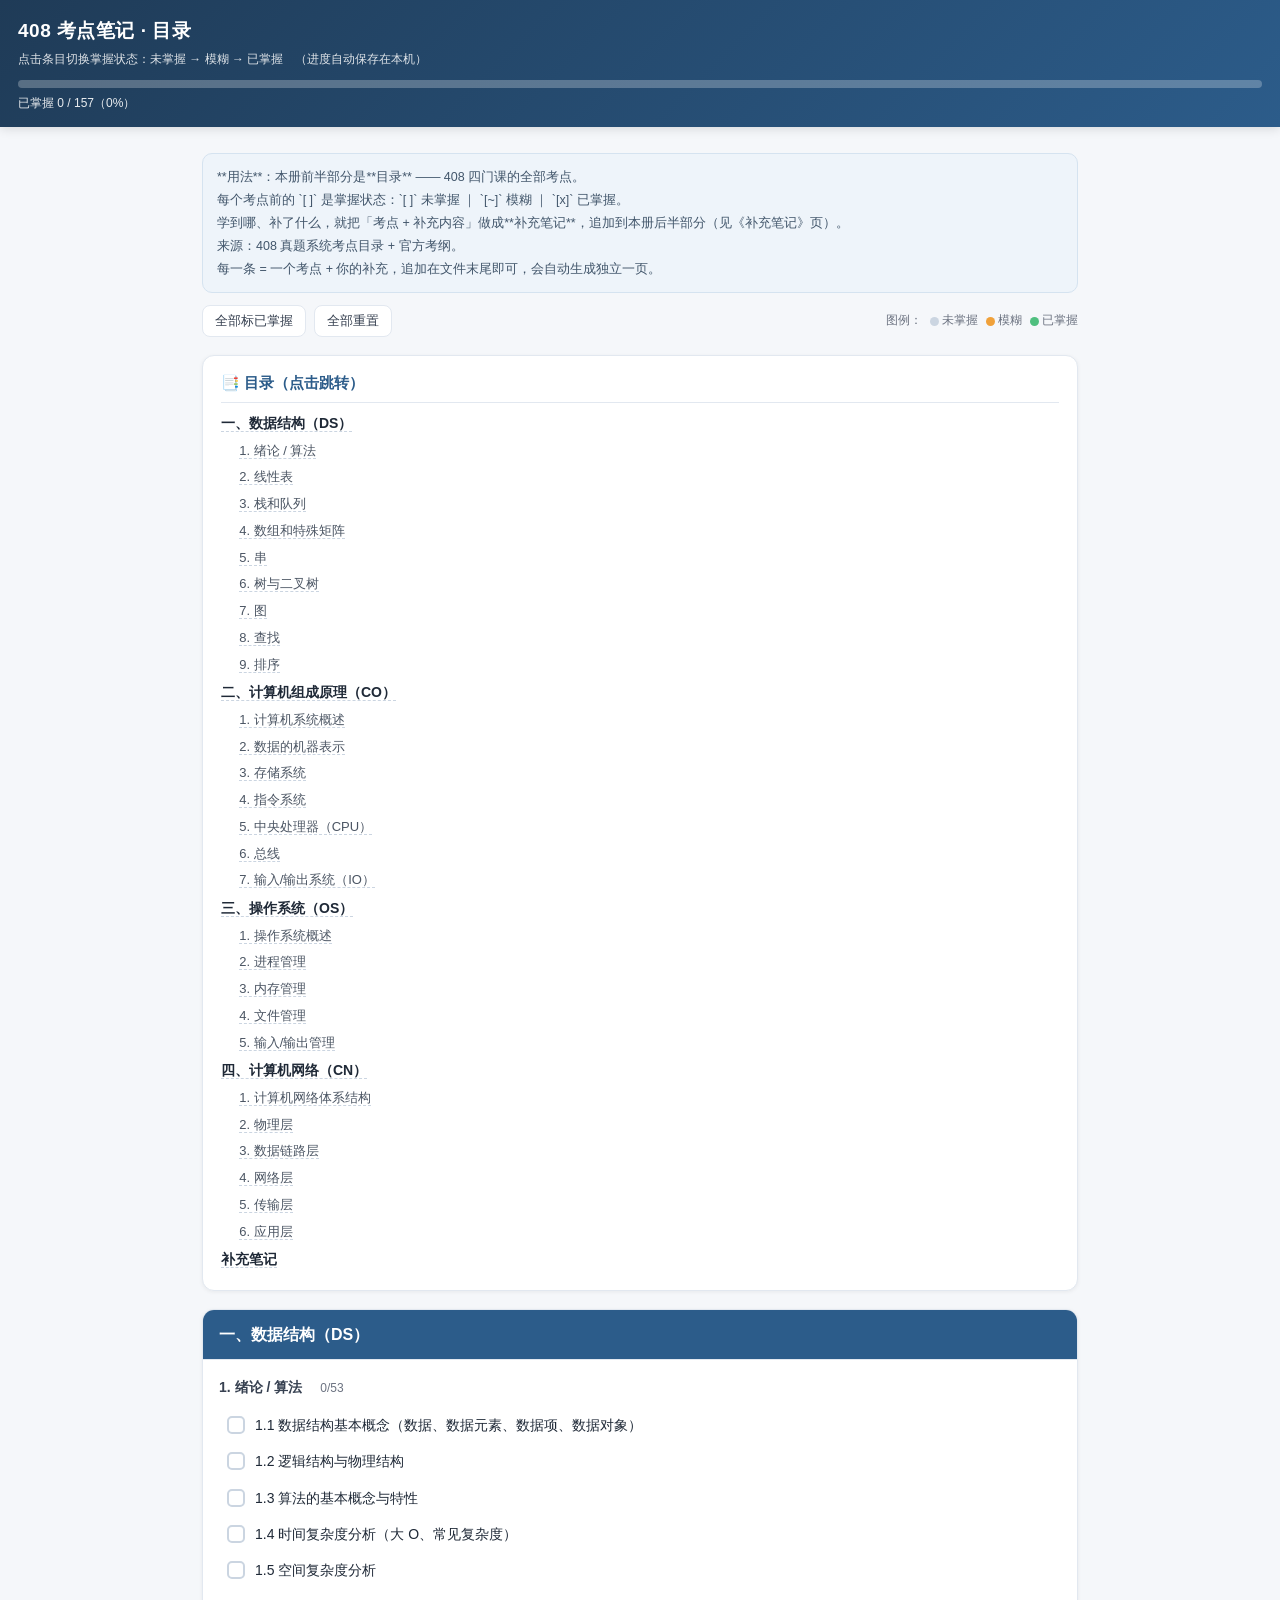
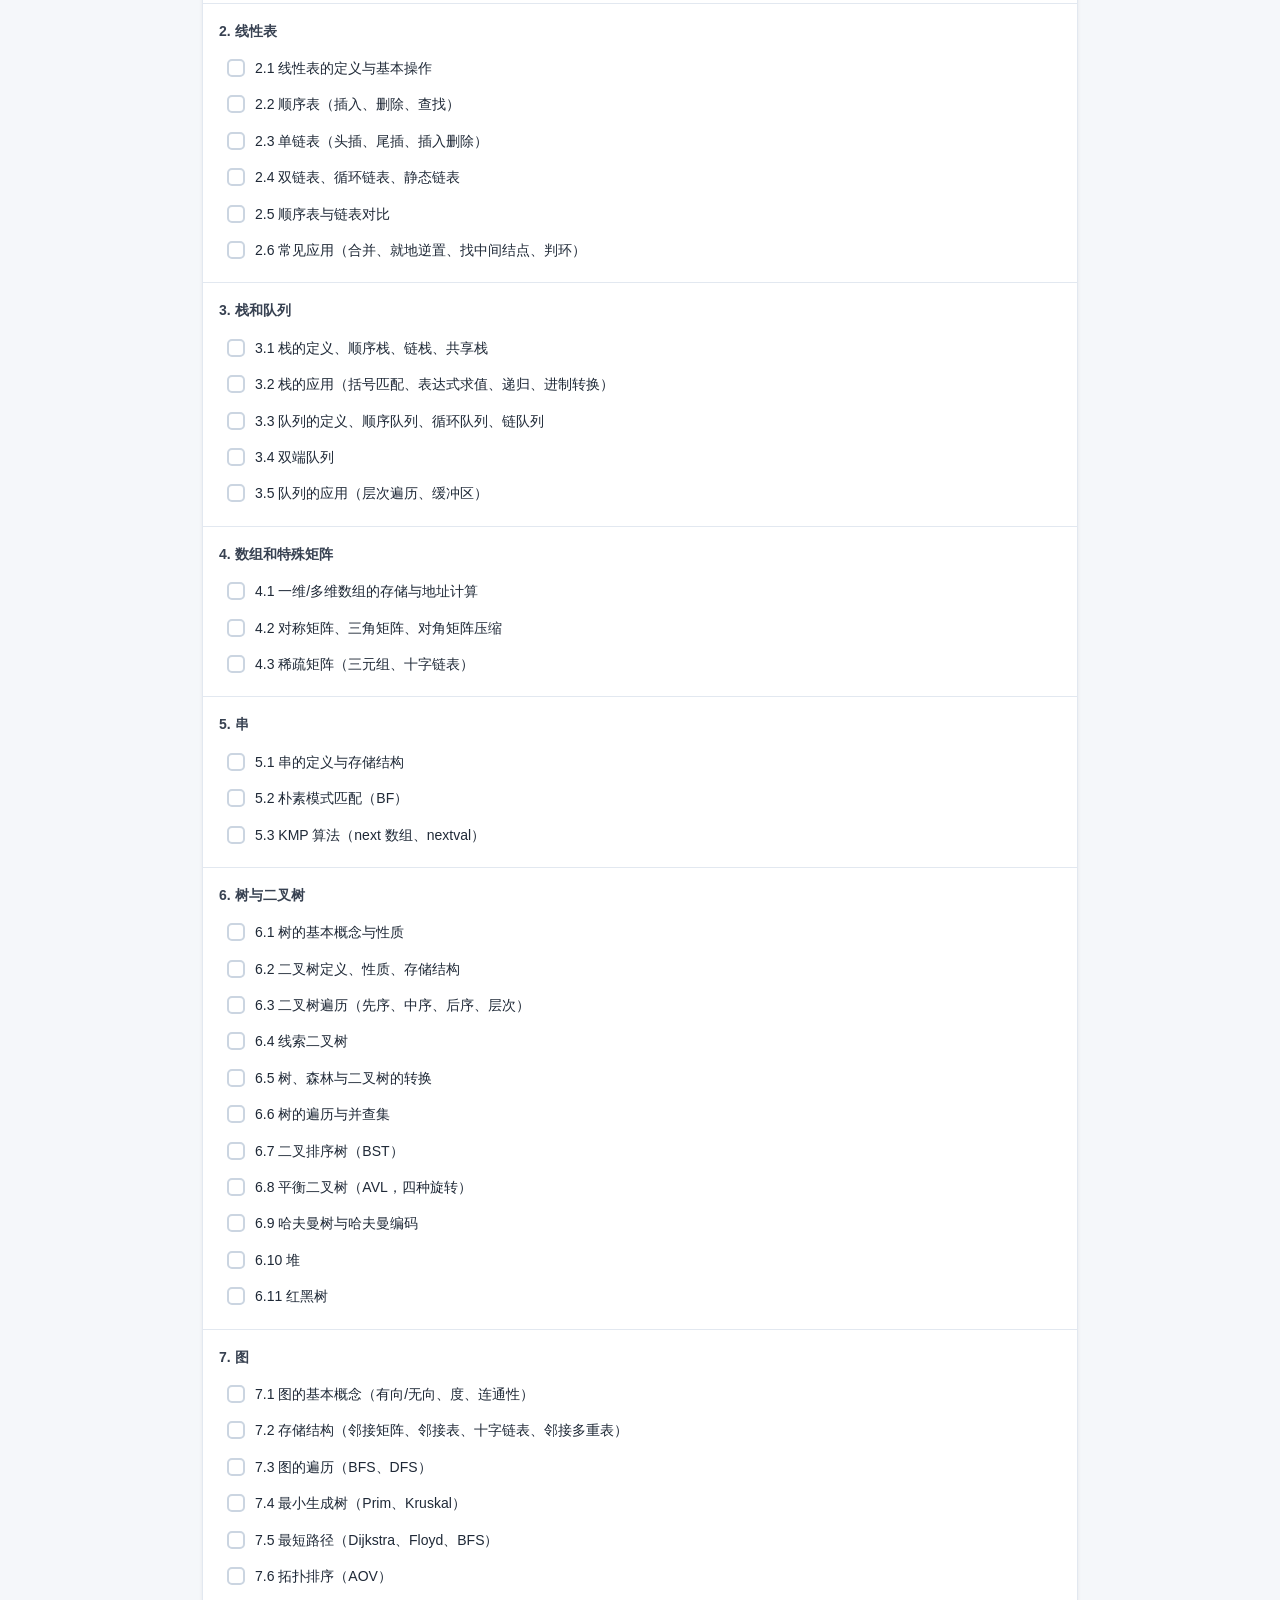
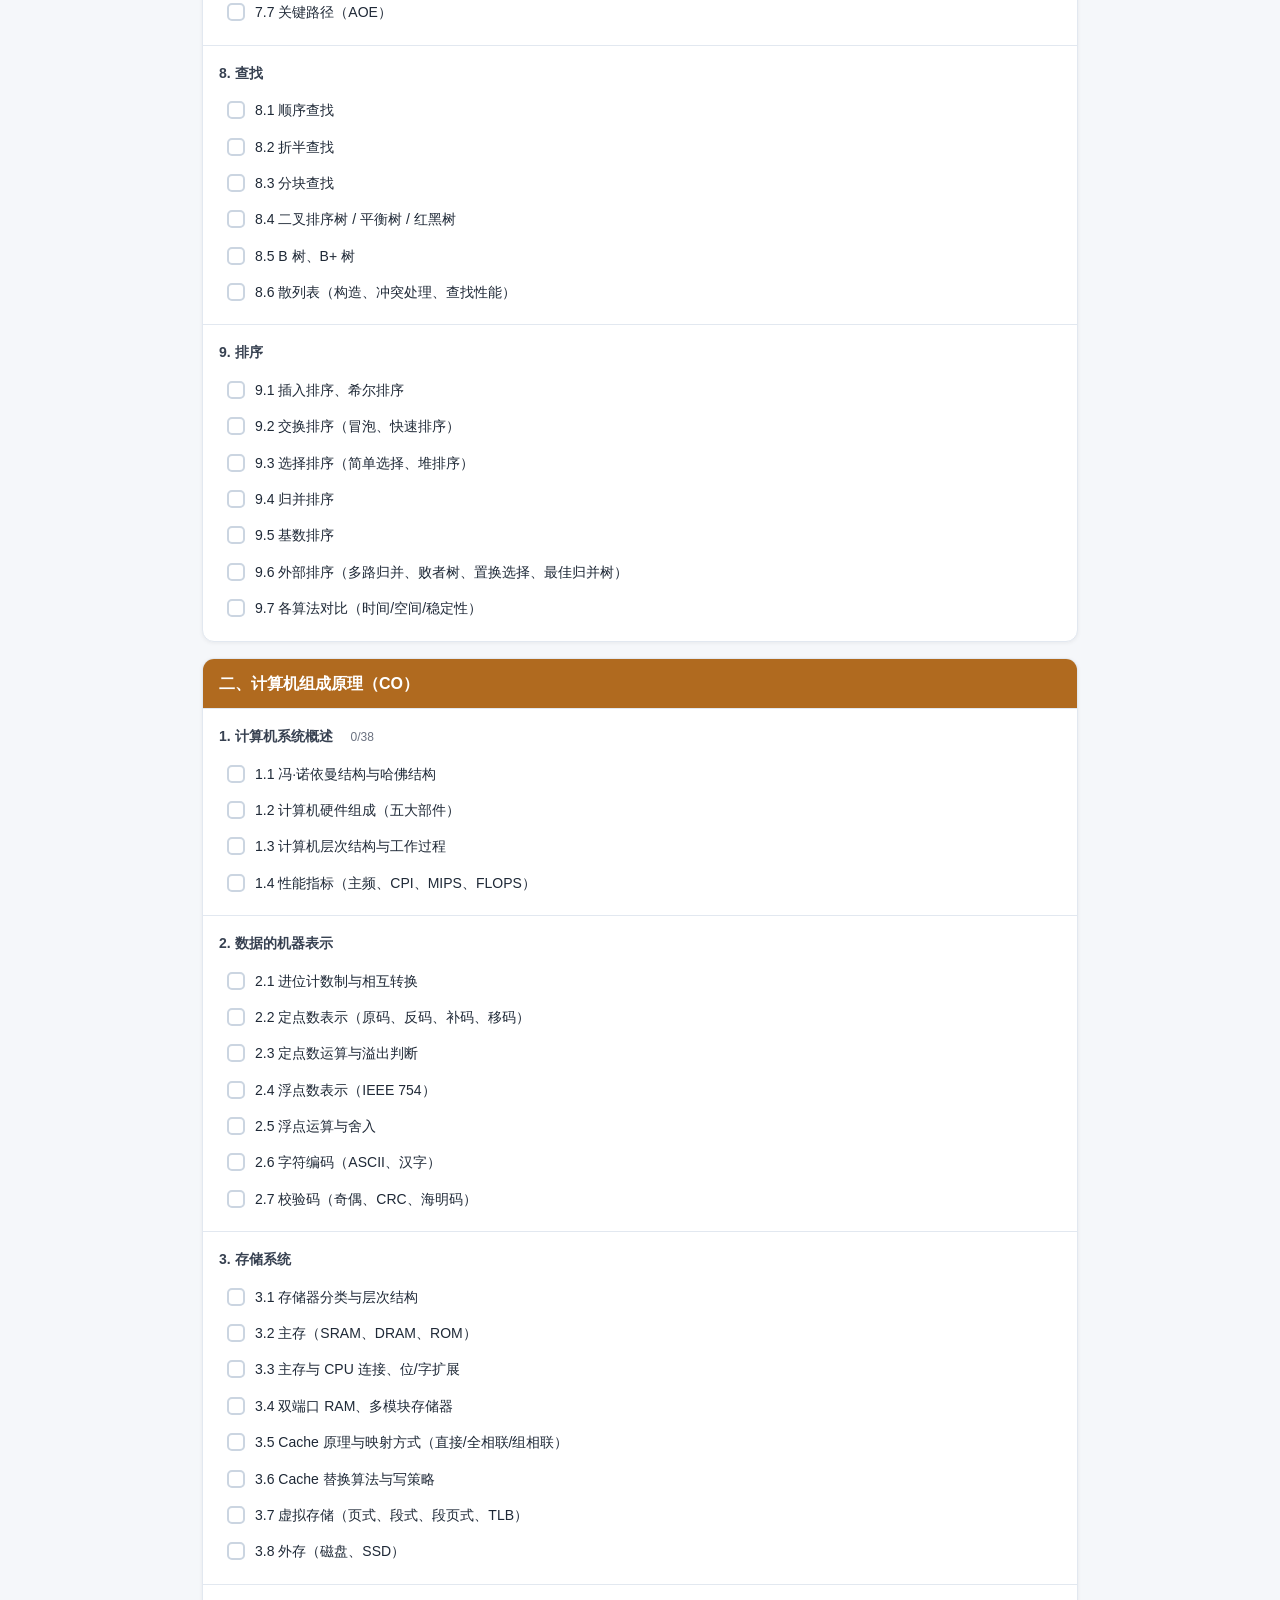
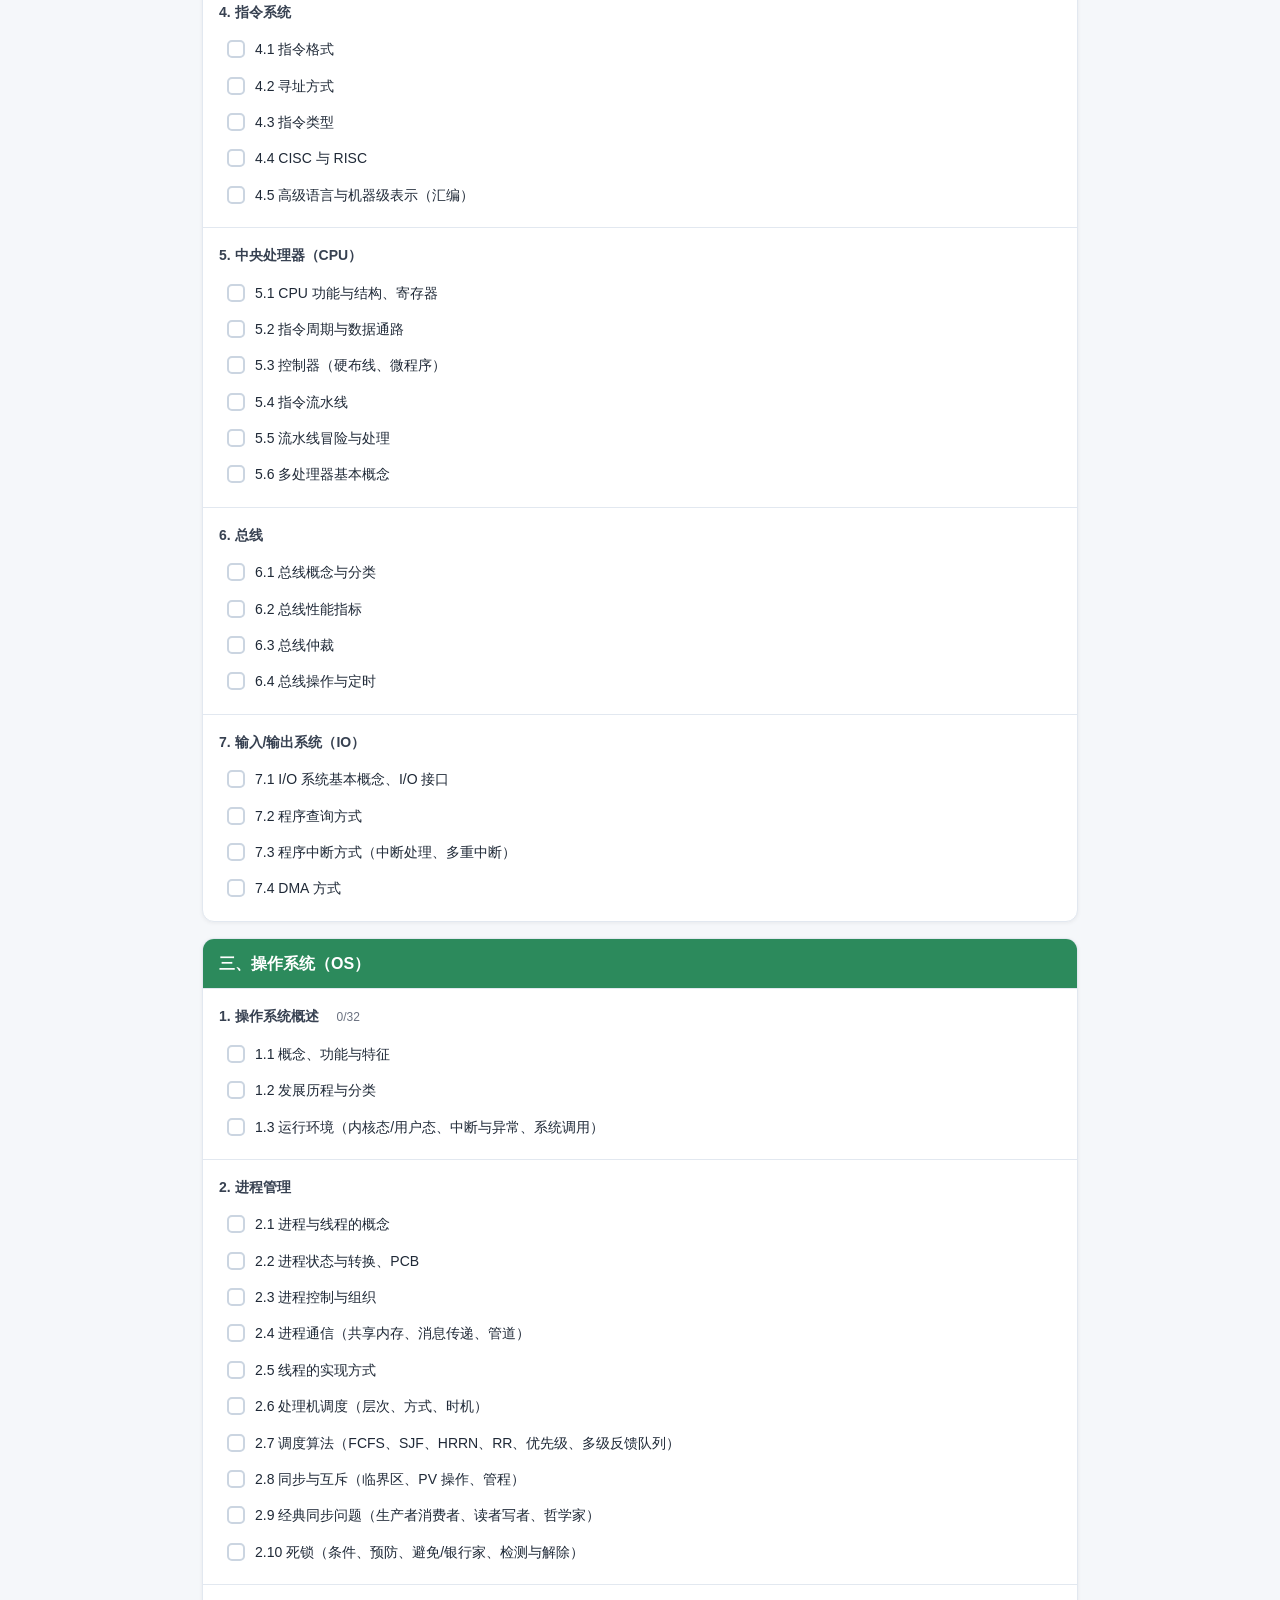
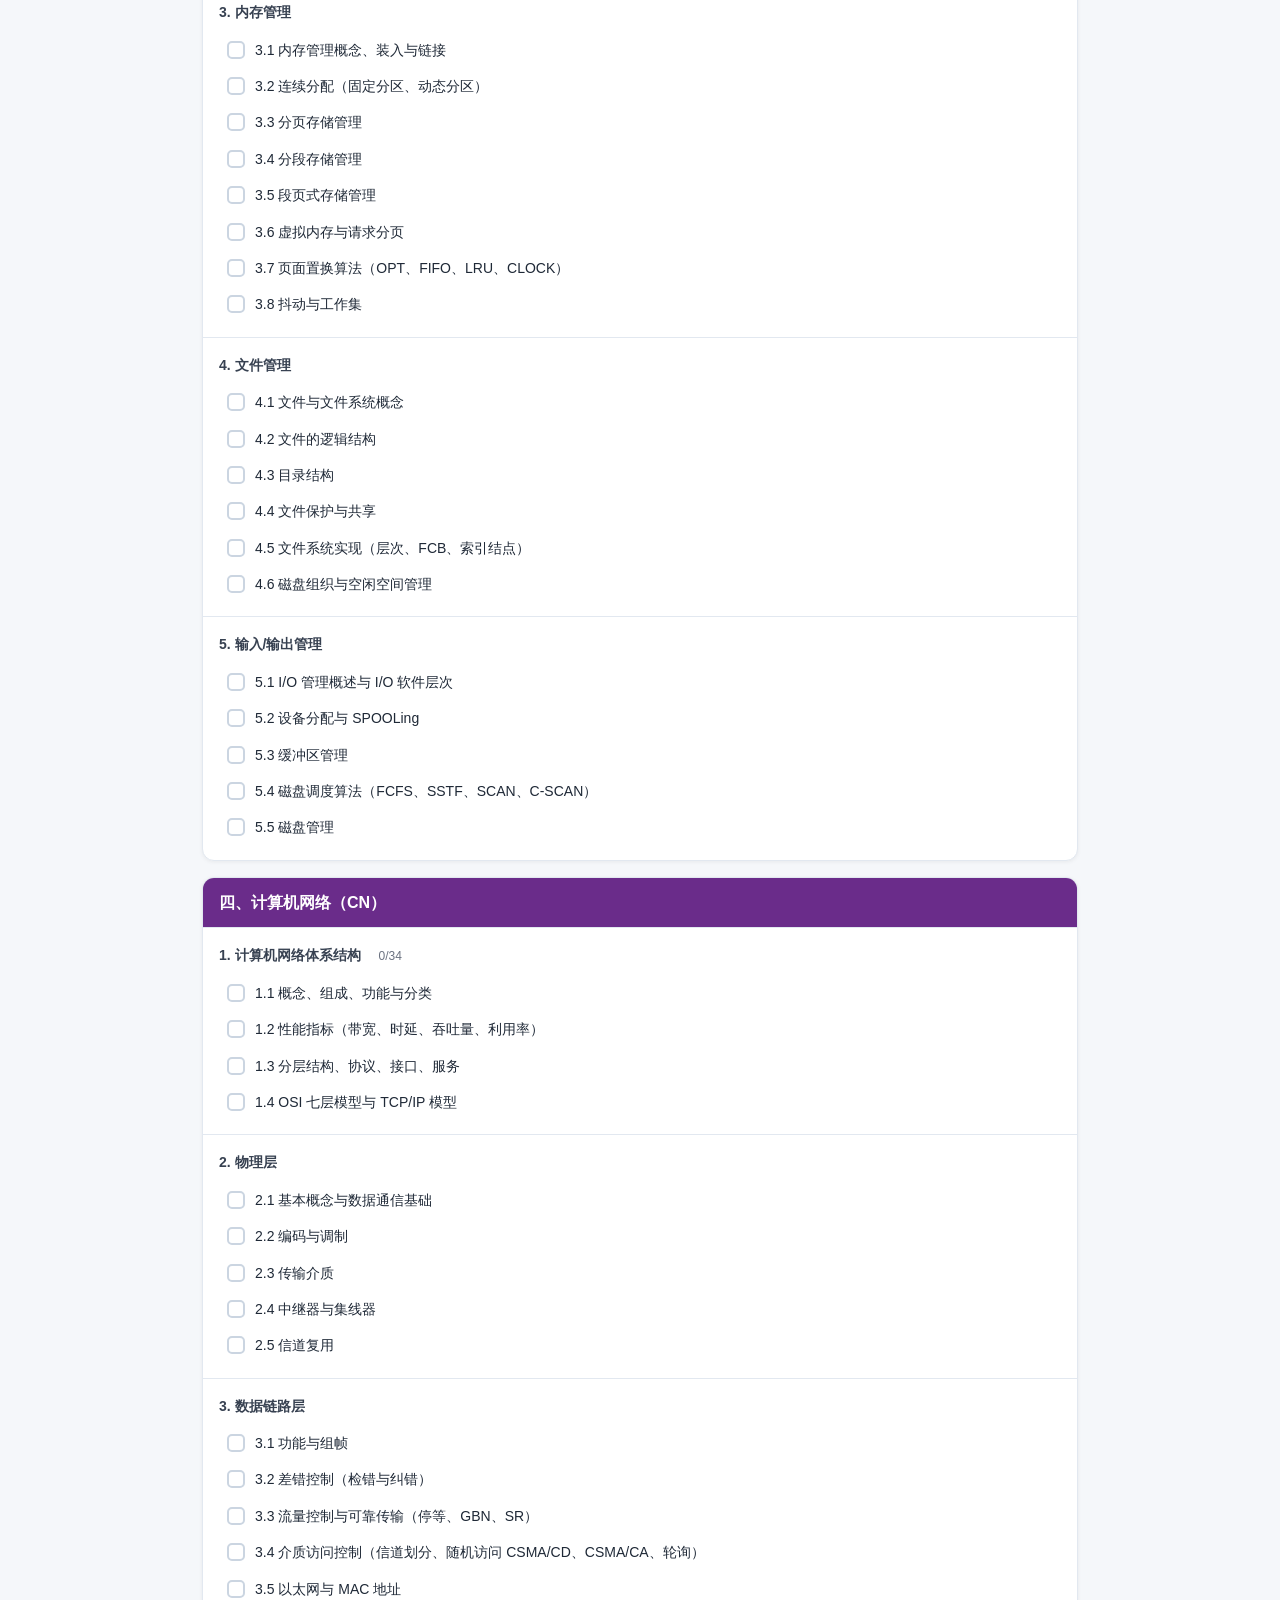
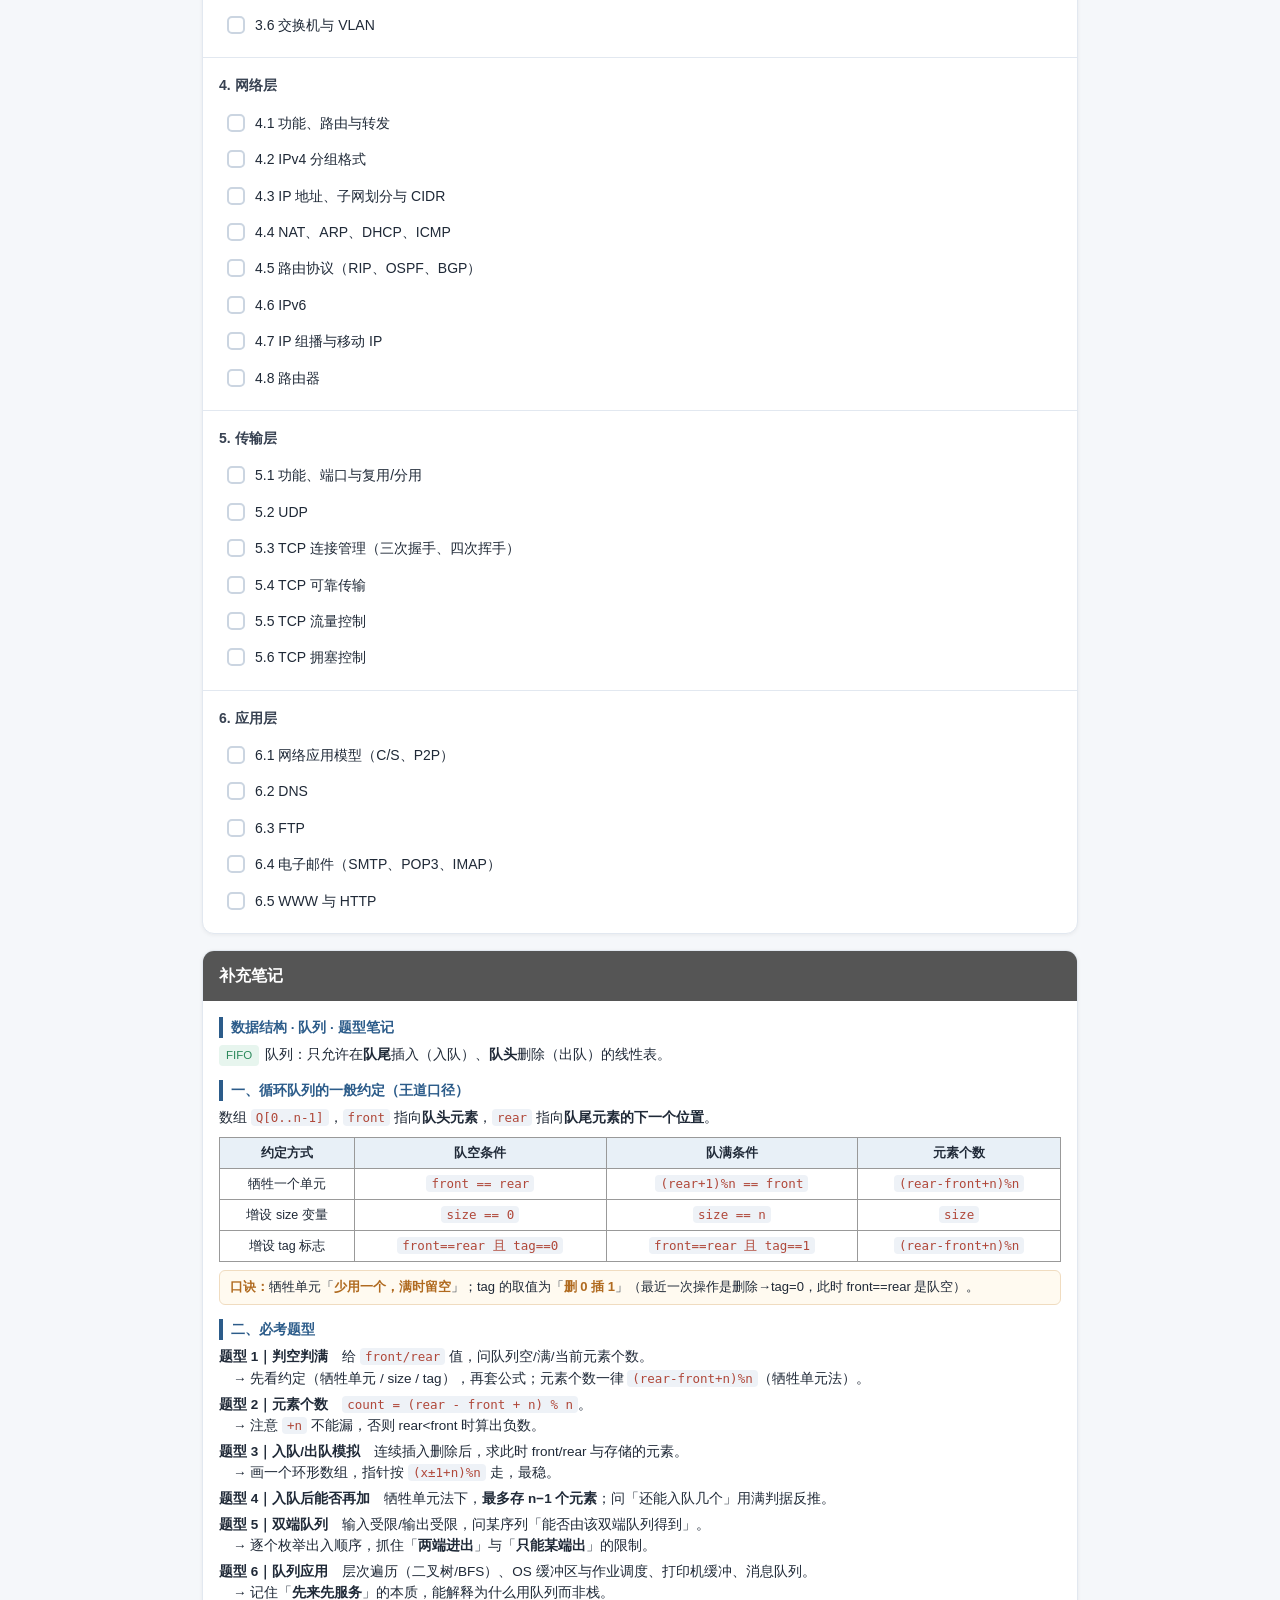
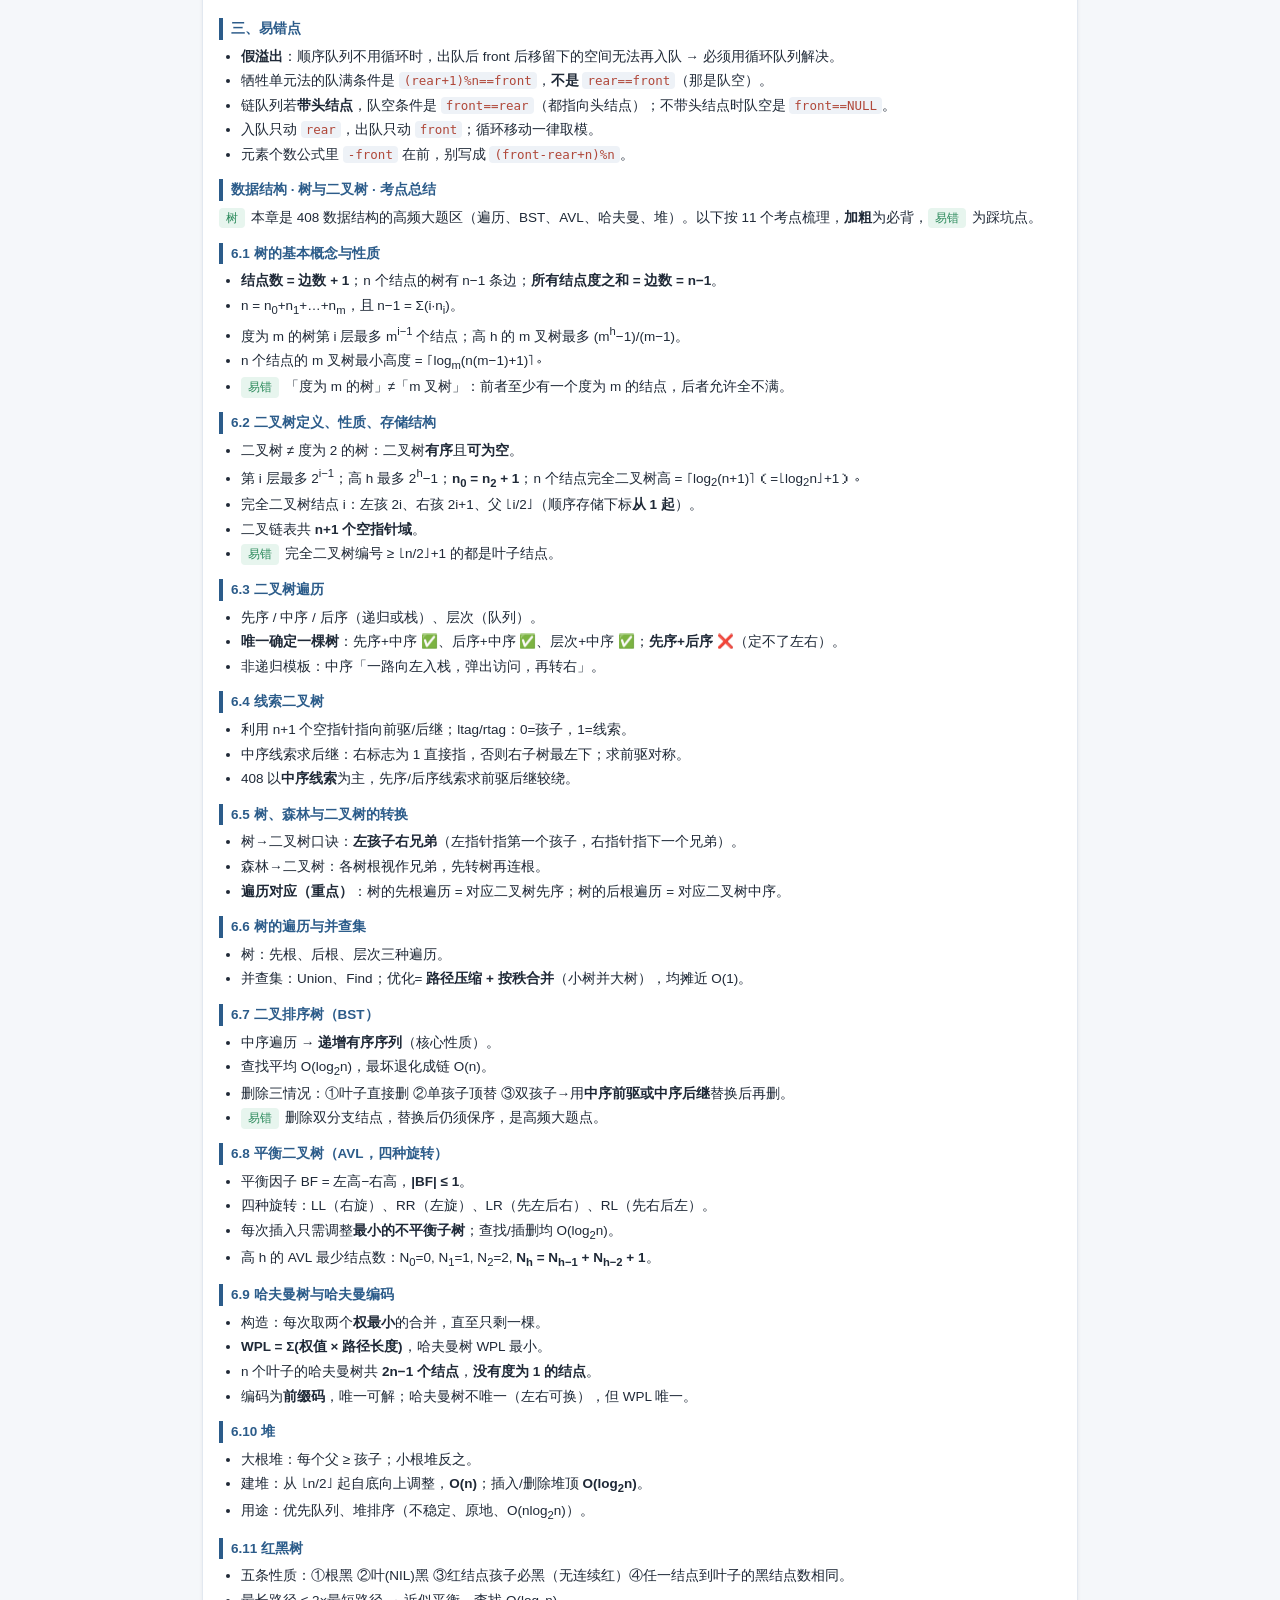
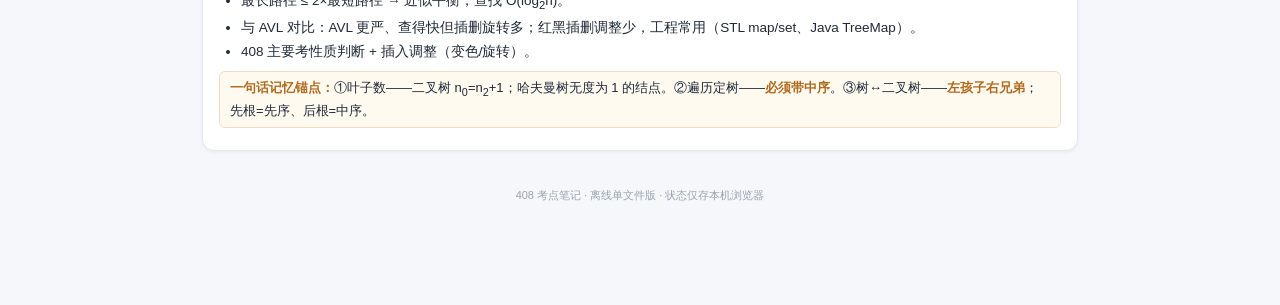
==== commit e5a73be6: "补充笔记: 新增 树与二叉树 考点总结 · 408考点笔记.html" ====
--- a/408考点笔记.html
+++ b/408考点笔记.html
@@ -398,6 +398,95 @@
 <li>元素个数公式里 <code>-front</code> 在前，别写成 <code>(front-rear+n)%n</code>。</li>
 </ul>
 
+<h4>数据结构 · 树与二叉树 · 考点总结</h4>
+<p><span class="tag">树</span>本章是 408 数据结构的高频大题区（遍历、BST、AVL、哈夫曼、堆）。以下按 11 个考点梳理，<b>加粗</b>为必背，<span class="tag">易错</span>为踩坑点。</p>
+
+<h4>6.1 树的基本概念与性质</h4>
+<ul>
+<li><b>结点数 = 边数 + 1</b>；n 个结点的树有 n−1 条边；<b>所有结点度之和 = 边数 = n−1</b>。</li>
+<li>n = n<sub>0</sub>+n<sub>1</sub>+…+n<sub>m</sub>，且 n−1 = Σ(i·n<sub>i</sub>)。</li>
+<li>度为 m 的树第 i 层最多 m<sup>i−1</sup> 个结点；高 h 的 m 叉树最多 (m<sup>h</sup>−1)/(m−1)。</li>
+<li>n 个结点的 m 叉树最小高度 = ⌈log<sub>m</sub>(n(m−1)+1)⌉。</li>
+<li><span class="tag">易错</span>「度为 m 的树」≠「m 叉树」：前者至少有一个度为 m 的结点，后者允许全不满。</li>
+</ul>
+
+<h4>6.2 二叉树定义、性质、存储结构</h4>
+<ul>
+<li>二叉树 ≠ 度为 2 的树：二叉树<b>有序</b>且<b>可为空</b>。</li>
+<li>第 i 层最多 2<sup>i−1</sup>；高 h 最多 2<sup>h</sup>−1；<b>n<sub>0</sub> = n<sub>2</sub> + 1</b>；n 个结点完全二叉树高 = ⌈log<sub>2</sub>(n+1)⌉（=⌊log<sub>2</sub>n⌋+1）。</li>
+<li>完全二叉树结点 i：左孩 2i、右孩 2i+1、父 ⌊i/2⌋（顺序存储下标<b>从 1 起</b>）。</li>
+<li>二叉链表共 <b>n+1 个空指针域</b>。</li>
+<li><span class="tag">易错</span>完全二叉树编号 ≥ ⌊n/2⌋+1 的都是叶子结点。</li>
+</ul>
+
+<h4>6.3 二叉树遍历</h4>
+<ul>
+<li>先序 / 中序 / 后序（递归或栈）、层次（队列）。</li>
+<li><b>唯一确定一棵树</b>：先序+中序 ✅、后序+中序 ✅、层次+中序 ✅；<b>先序+后序 ❌</b>（定不了左右）。</li>
+<li>非递归模板：中序「一路向左入栈，弹出访问，再转右」。</li>
+</ul>
+
+<h4>6.4 线索二叉树</h4>
+<ul>
+<li>利用 n+1 个空指针指向前驱/后继；ltag/rtag：0=孩子，1=线索。</li>
+<li>中序线索求后继：右标志为 1 直接指，否则右子树最左下；求前驱对称。</li>
+<li>408 以<b>中序线索</b>为主，先序/后序线索求前驱后继较绕。</li>
+</ul>
+
+<h4>6.5 树、森林与二叉树的转换</h4>
+<ul>
+<li>树→二叉树口诀：<b>左孩子右兄弟</b>（左指针指第一个孩子，右指针指下一个兄弟）。</li>
+<li>森林→二叉树：各树根视作兄弟，先转树再连根。</li>
+<li><b>遍历对应（重点）</b>：树的先根遍历 = 对应二叉树先序；树的后根遍历 = 对应二叉树中序。</li>
+</ul>
+
+<h4>6.6 树的遍历与并查集</h4>
+<ul>
+<li>树：先根、后根、层次三种遍历。</li>
+<li>并查集：Union、Find；优化= <b>路径压缩 + 按秩合并</b>（小树并大树），均摊近 O(1)。</li>
+</ul>
+
+<h4>6.7 二叉排序树（BST）</h4>
+<ul>
+<li>中序遍历 → <b>递增有序序列</b>（核心性质）。</li>
+<li>查找平均 O(log<sub>2</sub>n)，最坏退化成链 O(n)。</li>
+<li>删除三情况：①叶子直接删 ②单孩子顶替 ③双孩子→用<b>中序前驱或中序后继</b>替换后再删。</li>
+<li><span class="tag">易错</span>删除双分支结点，替换后仍须保序，是高频大题点。</li>
+</ul>
+
+<h4>6.8 平衡二叉树（AVL，四种旋转）</h4>
+<ul>
+<li>平衡因子 BF = 左高−右高，<b>|BF| ≤ 1</b>。</li>
+<li>四种旋转：LL（右旋）、RR（左旋）、LR（先左后右）、RL（先右后左）。</li>
+<li>每次插入只需调整<b>最小的不平衡子树</b>；查找/插删均 O(log<sub>2</sub>n)。</li>
+<li>高 h 的 AVL 最少结点数：N<sub>0</sub>=0, N<sub>1</sub>=1, N<sub>2</sub>=2, <b>N<sub>h</sub> = N<sub>h−1</sub> + N<sub>h−2</sub> + 1</b>。</li>
+</ul>
+
+<h4>6.9 哈夫曼树与哈夫曼编码</h4>
+<ul>
+<li>构造：每次取两个<b>权最小</b>的合并，直至只剩一棵。</li>
+<li><b>WPL = Σ(权值 × 路径长度)</b>，哈夫曼树 WPL 最小。</li>
+<li>n 个叶子的哈夫曼树共 <b>2n−1 个结点</b>，<b>没有度为 1 的结点</b>。</li>
+<li>编码为<b>前缀码</b>，唯一可解；哈夫曼树不唯一（左右可换），但 WPL 唯一。</li>
+</ul>
+
+<h4>6.10 堆</h4>
+<ul>
+<li>大根堆：每个父 ≥ 孩子；小根堆反之。</li>
+<li>建堆：从 ⌊n/2⌋ 起自底向上调整，<b>O(n)</b>；插入/删除堆顶 <b>O(log<sub>2</sub>n)</b>。</li>
+<li>用途：优先队列、堆排序（不稳定、原地、O(nlog<sub>2</sub>n)）。</li>
+</ul>
+
+<h4>6.11 红黑树</h4>
+<ul>
+<li>五条性质：①根黑 ②叶(NIL)黑 ③红结点孩子必黑（无连续红）④任一结点到叶子的黑结点数相同。</li>
+<li>最长路径 ≤ 2×最短路径 → 近似平衡，查找 O(log<sub>2</sub>n)。</li>
+<li>与 AVL 对比：AVL 更严、查得快但插删旋转多；红黑插删调整少，工程常用（STL map/set、Java TreeMap）。</li>
+<li>408 主要考性质判断 + 插入调整（变色/旋转）。</li>
+</ul>
+
+<div class="key"><b>一句话记忆锚点：</b>①叶子数——二叉树 n<sub>0</sub>=n<sub>2</sub>+1；哈夫曼树无度为 1 的结点。②遍历定树——<b>必须带中序</b>。③树↔二叉树——<b>左孩子右兄弟</b>；先根=先序、后根=中序。</div>
+
 </div>
 </section>
 <footer>408 考点笔记 · 离线单文件版 · 状态仅存本机浏览器</footer></div>
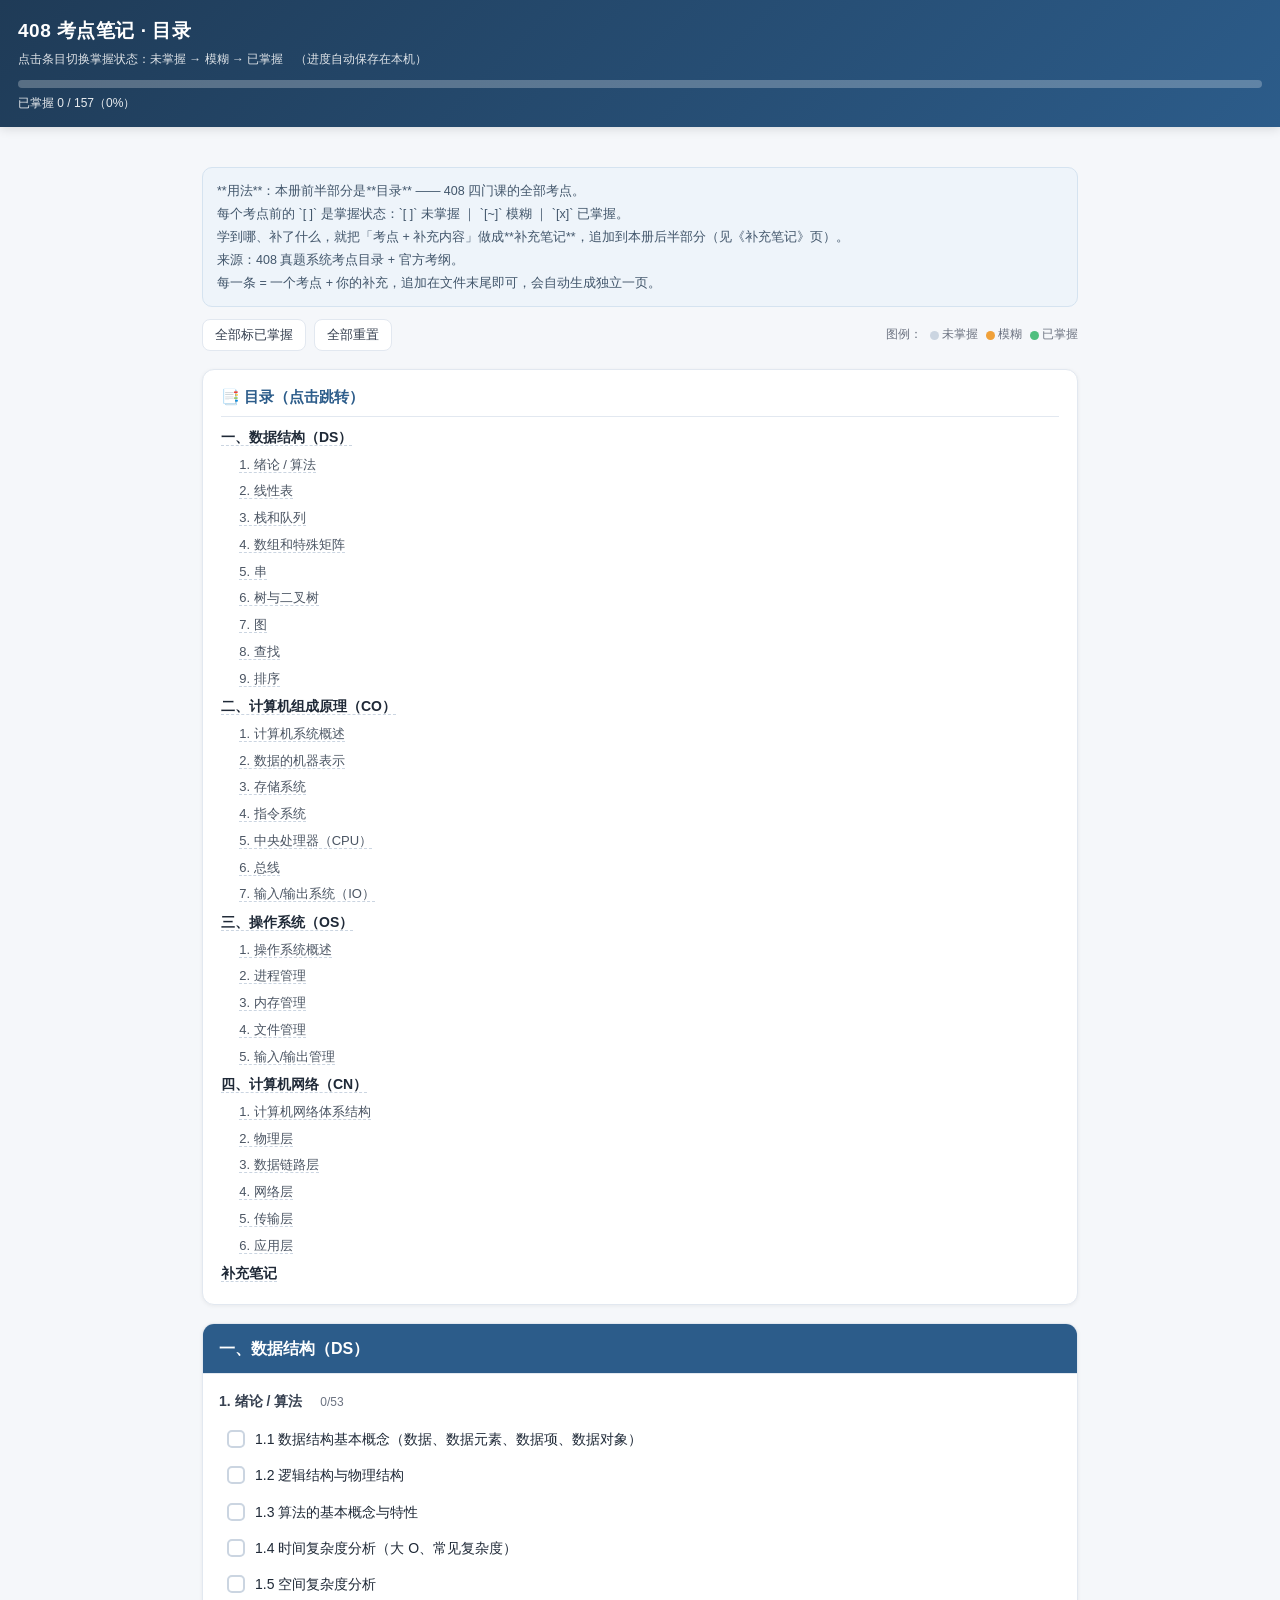
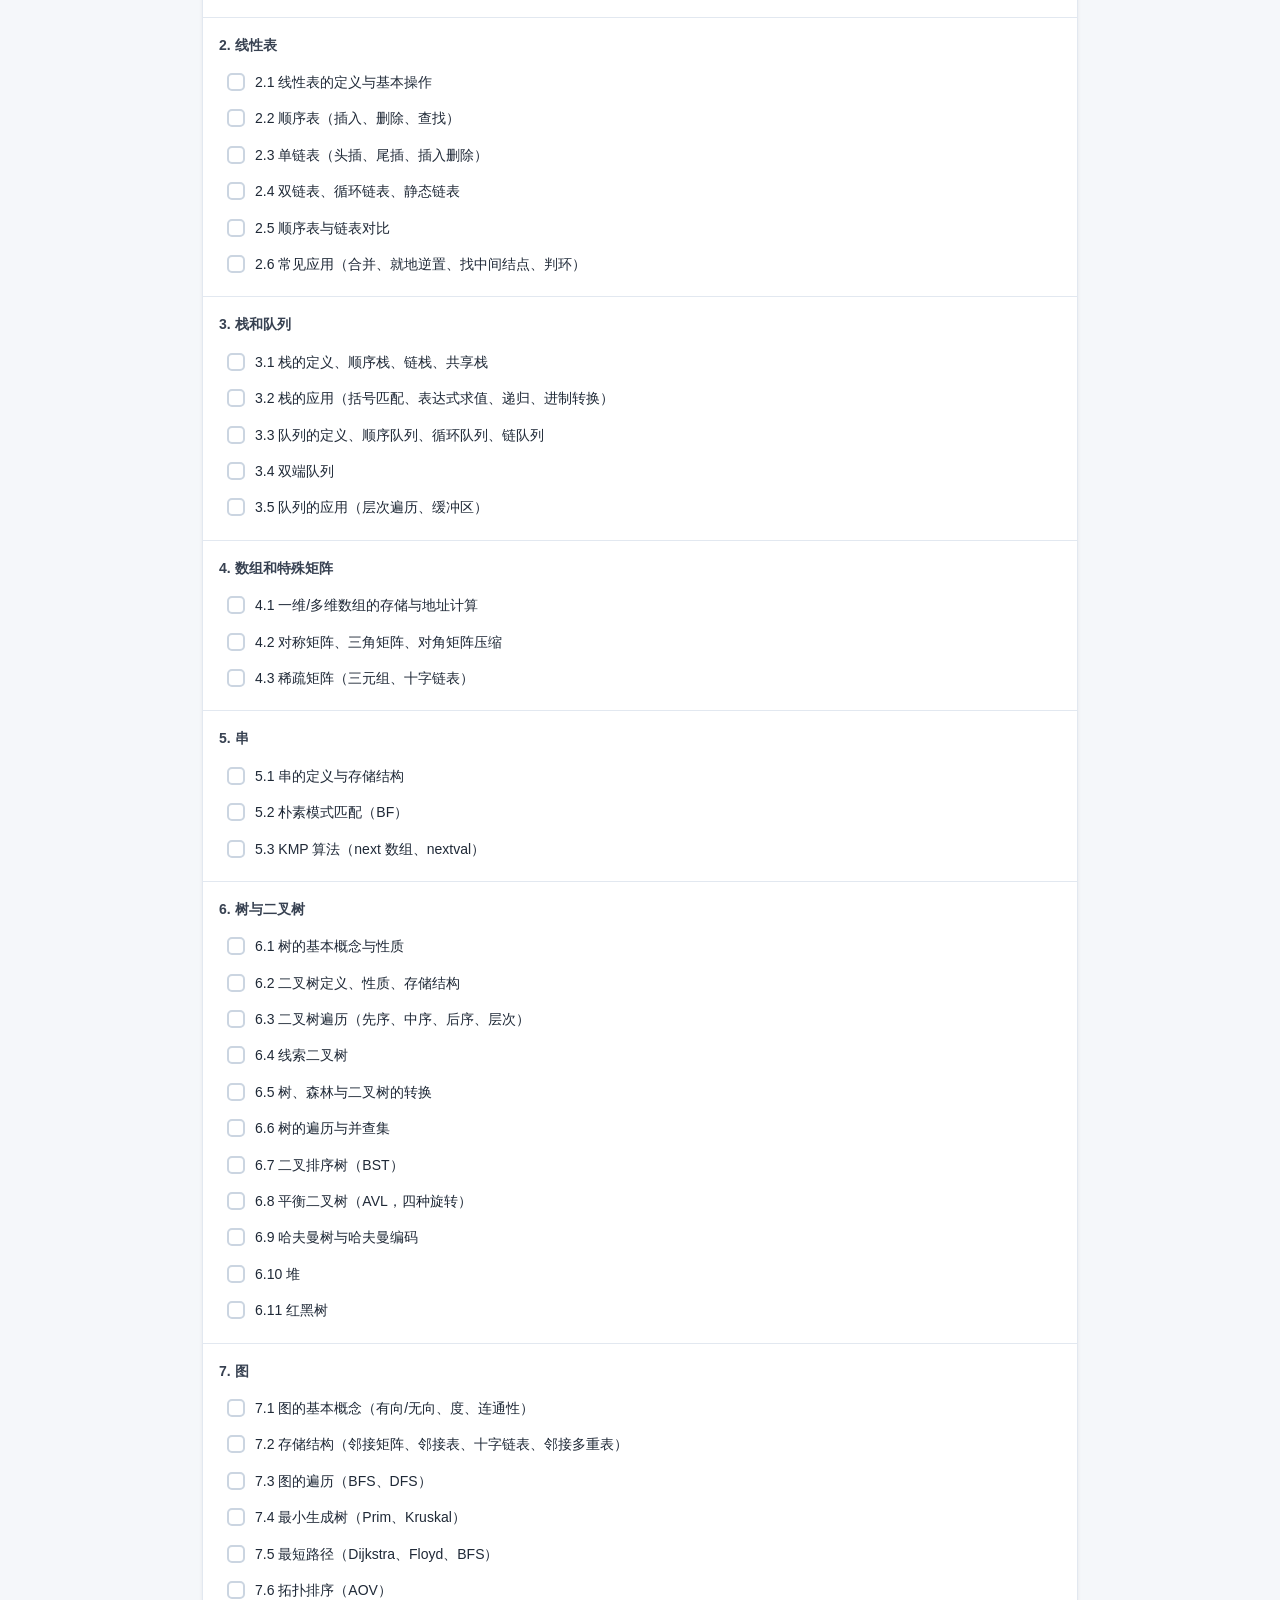
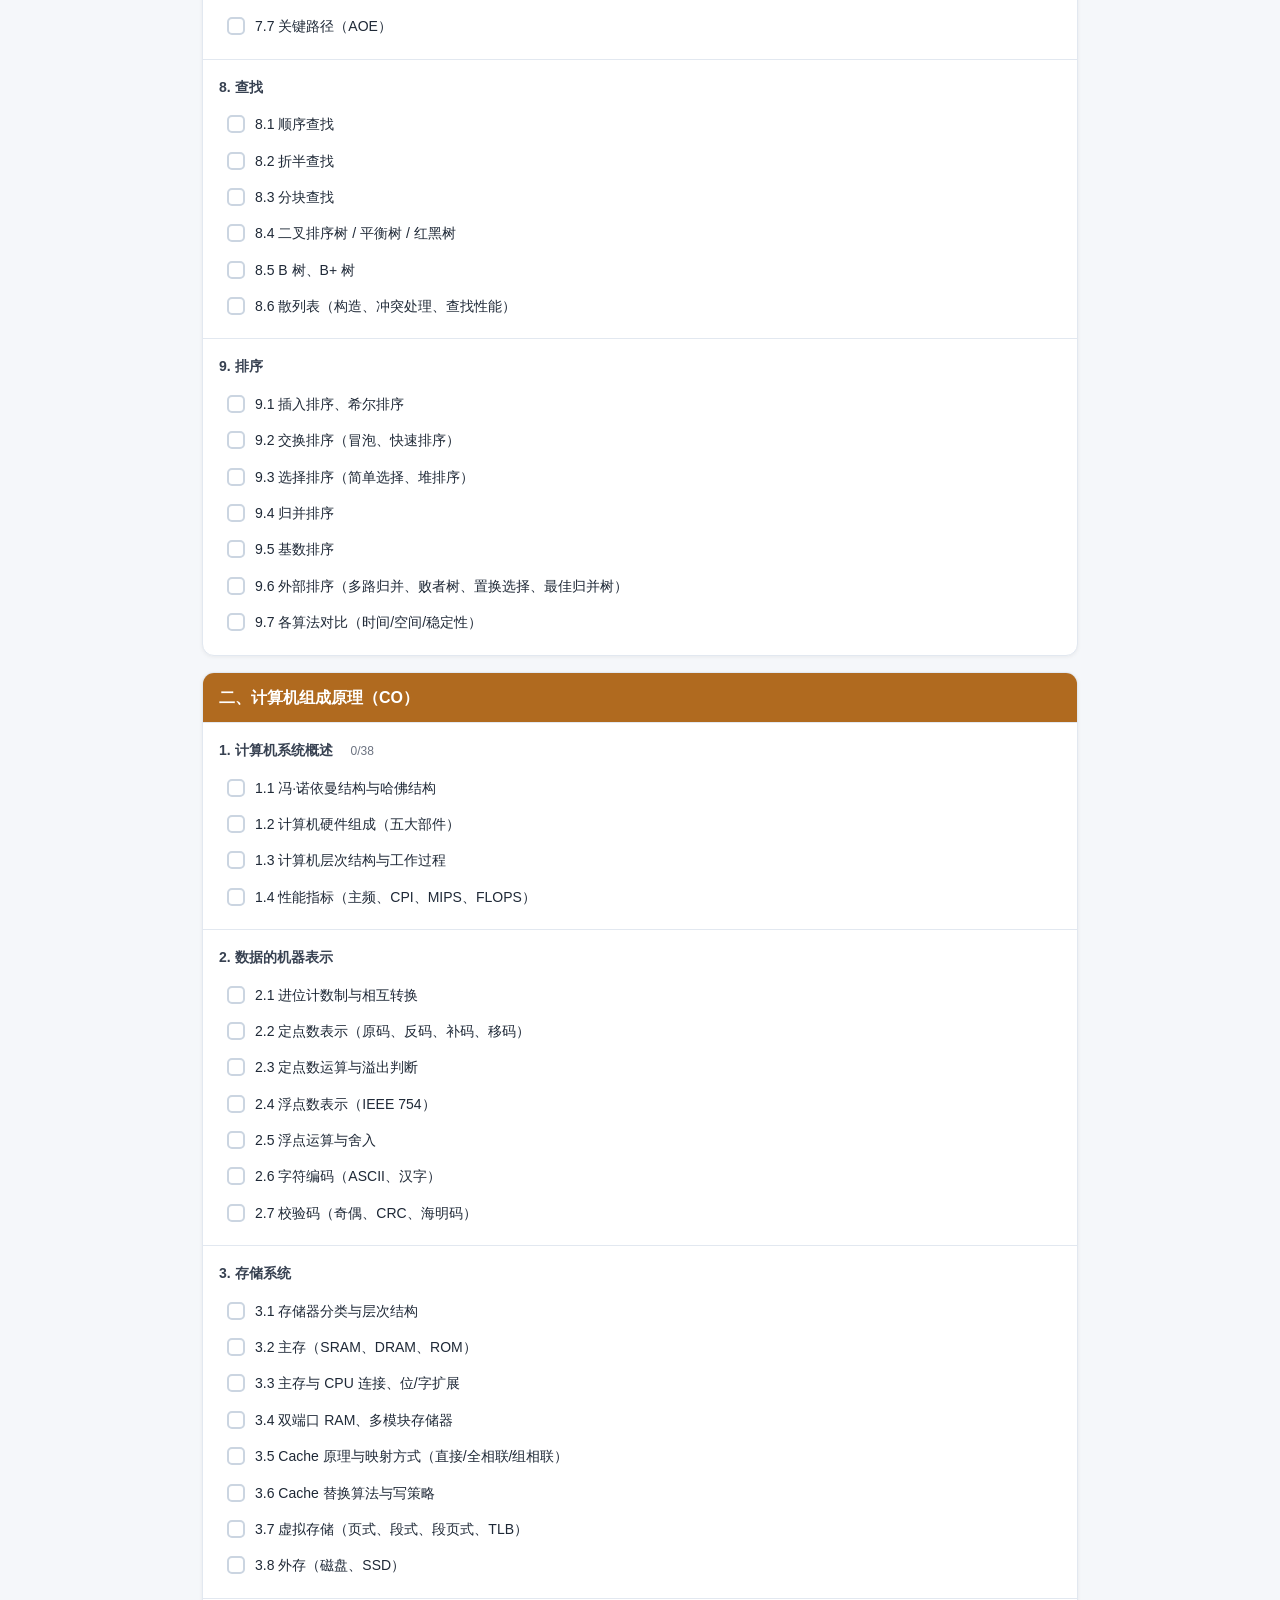
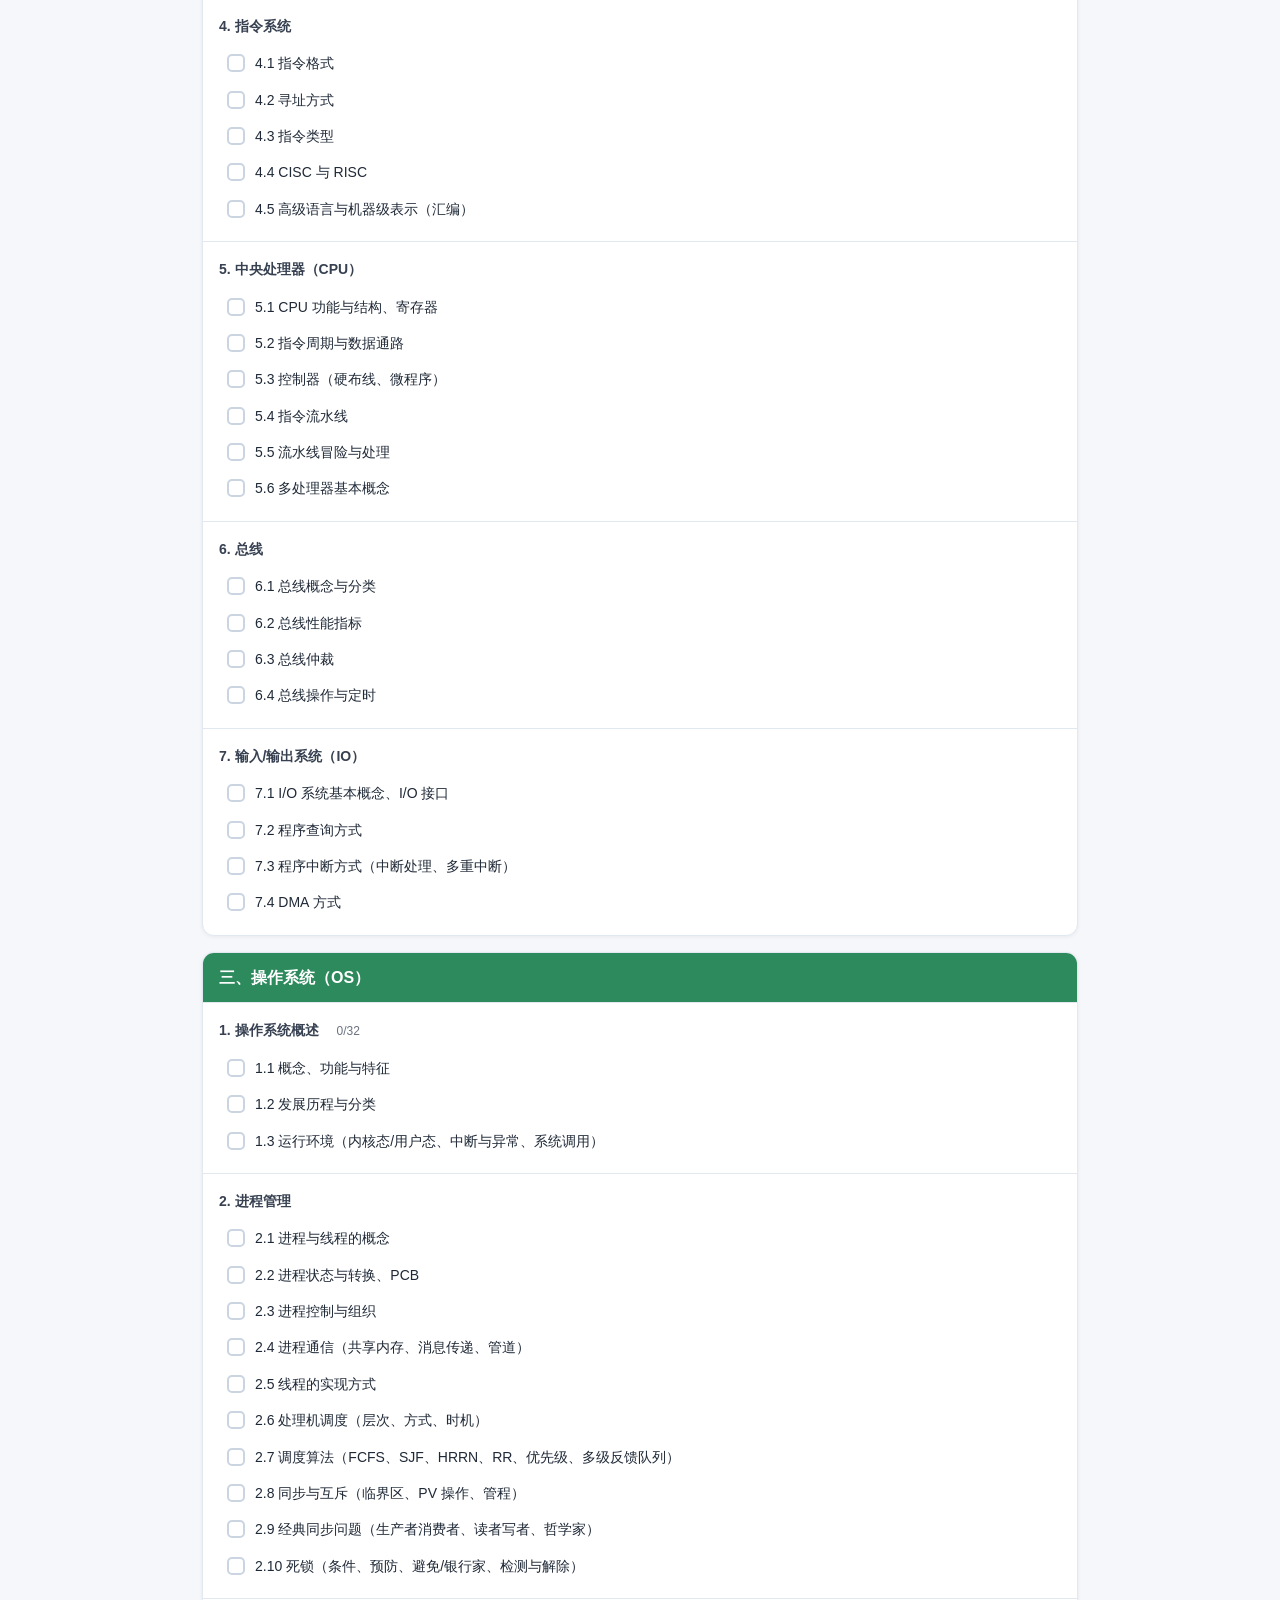
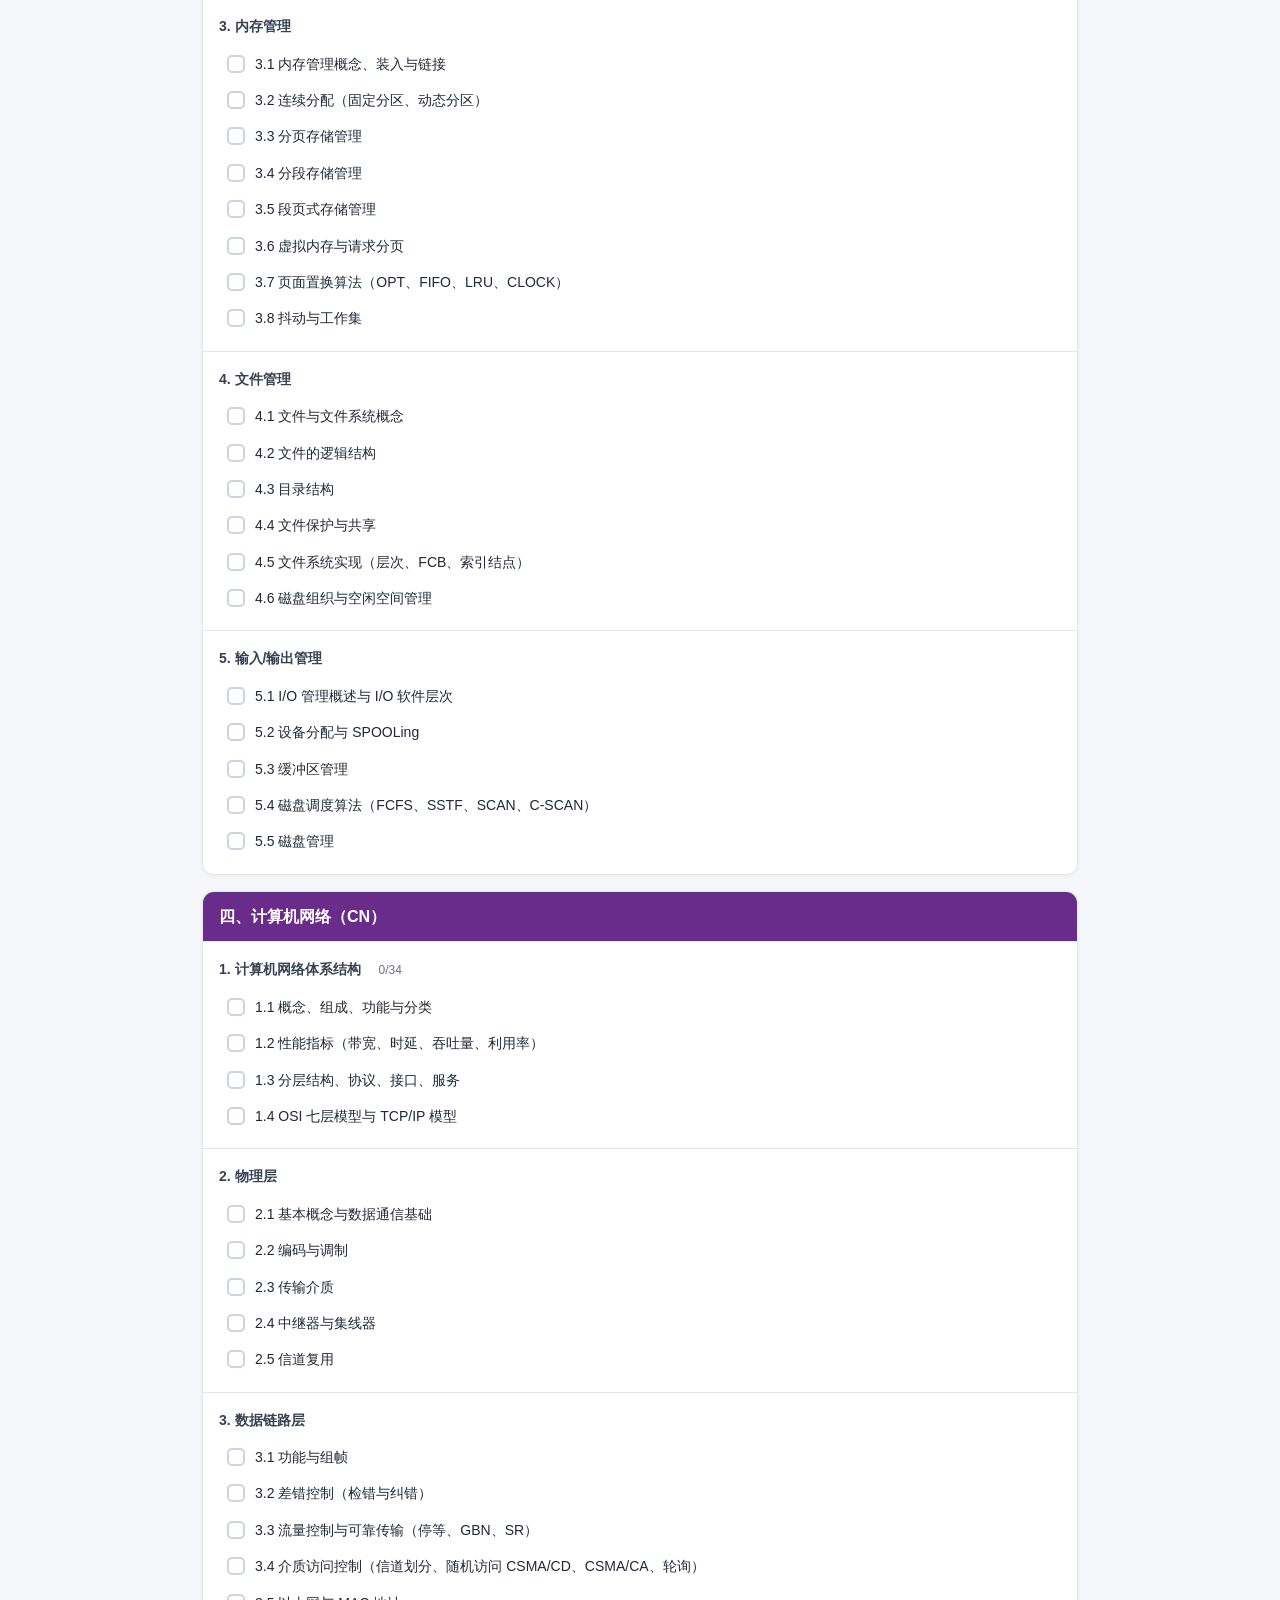
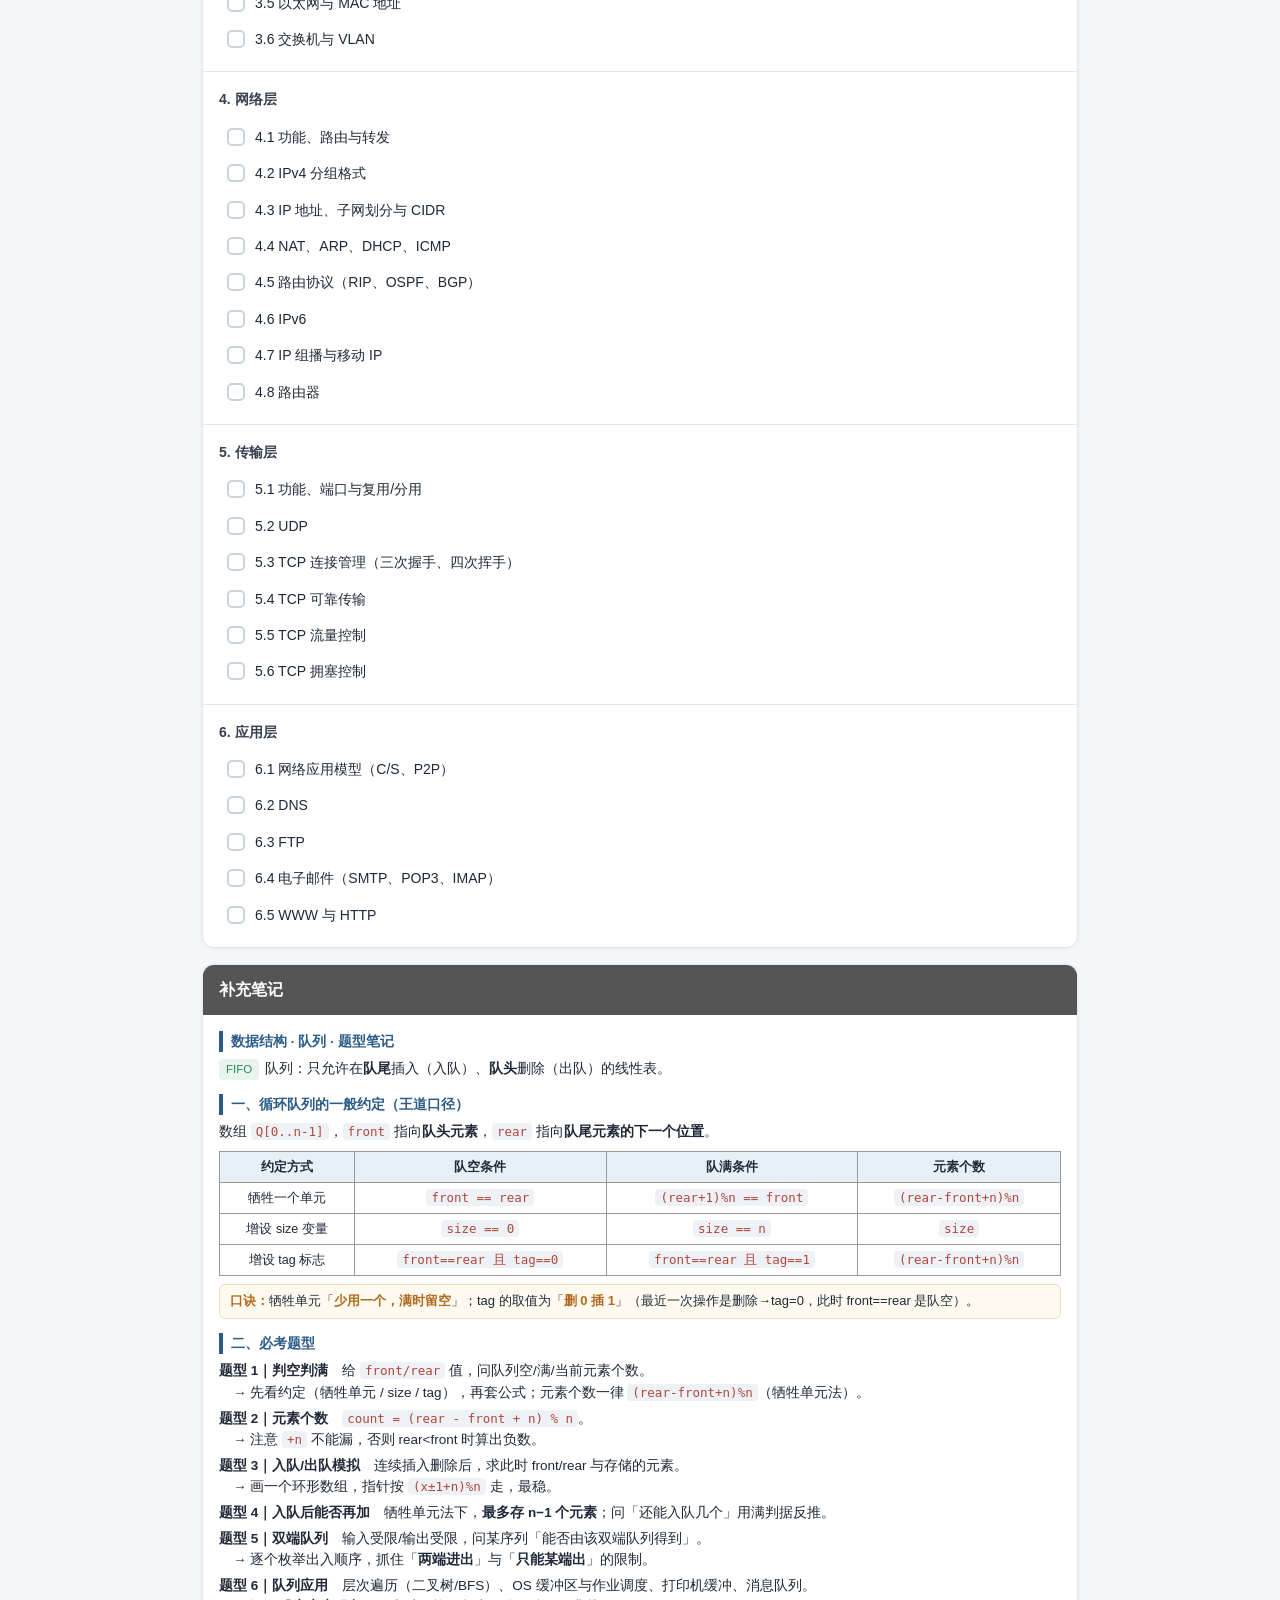
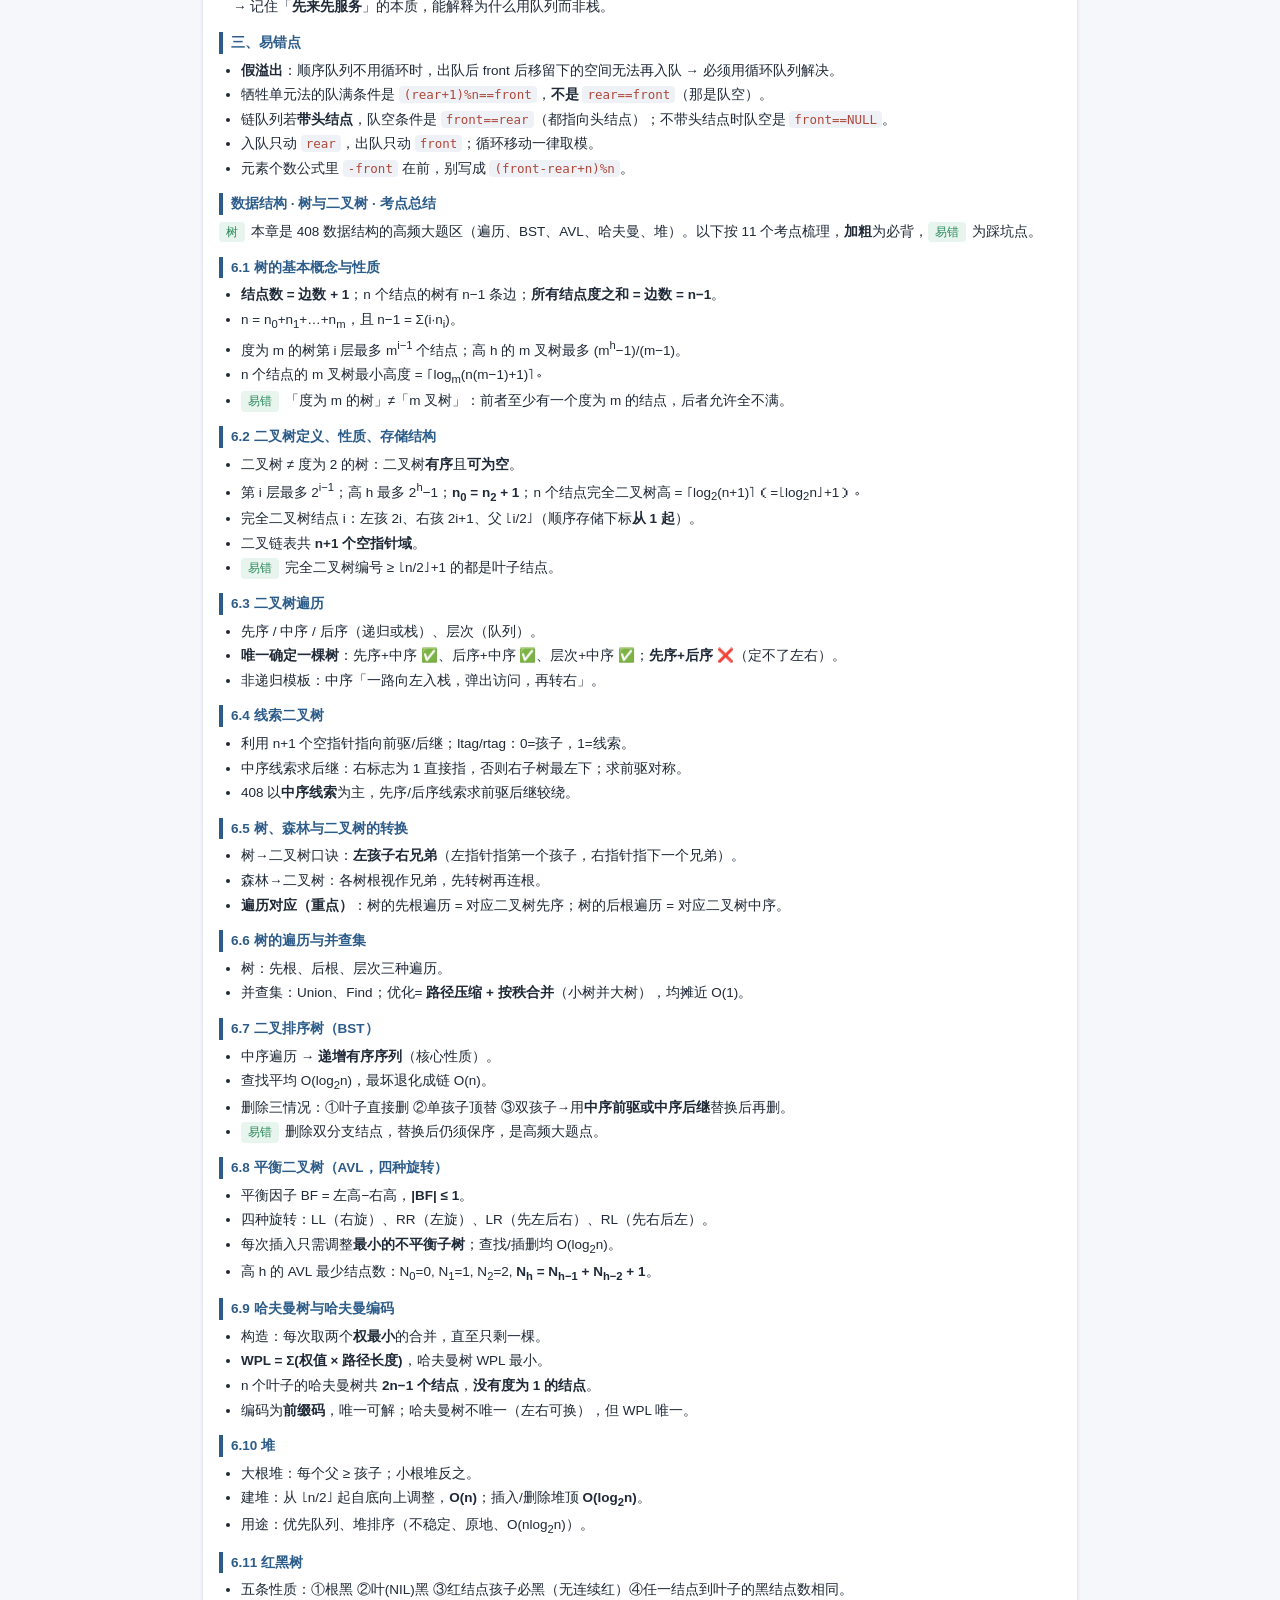
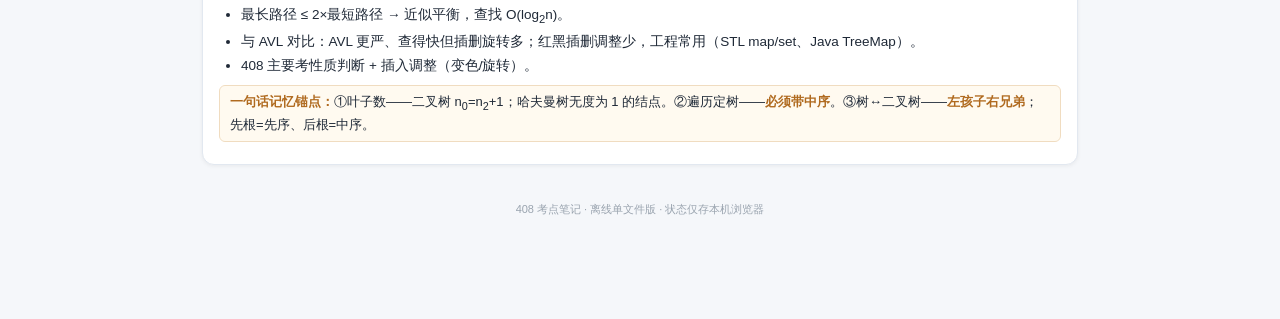
==== commit e7960a4b: "日程表改成笔记内嵌 HUD 组件（三本笔记通用） · 408考点笔记.html" ====
--- a/408考点笔记.html
+++ b/408考点笔记.html
@@ -88,6 +88,7 @@
 .tocbox li.lvl3{margin-left:1.4em;font-size:13px;font-weight:400;color:#4b5563;}
 .tocbox li.lvl3 a{color:#4b5563;}
 </style>
+<link rel="stylesheet" href="assets/schedule.css?v=1">
 </head><body>
 <header>
   <h1>408 考点笔记 · 目录</h1>
@@ -95,6 +96,7 @@
   <div class="bar"><i id="pbar"></i></div>
   <div class="stat"><span id="ptxt">已掌握 0 / 0</span><span id="ptxt2"></span></div>
 </header>
+<div data-kysch style="max-width:900px;margin:0 auto;padding:14px 12px 0;"></div>
 <div class="wrap">
 <div class="intro">
 <p>**用法**：本册前半部分是**目录** —— 408 四门课的全部考点。</p>
@@ -528,4 +530,5 @@
 }
 render();
 </script>
+<script src="assets/schedule.js?v=1"></script>
 </body></html>
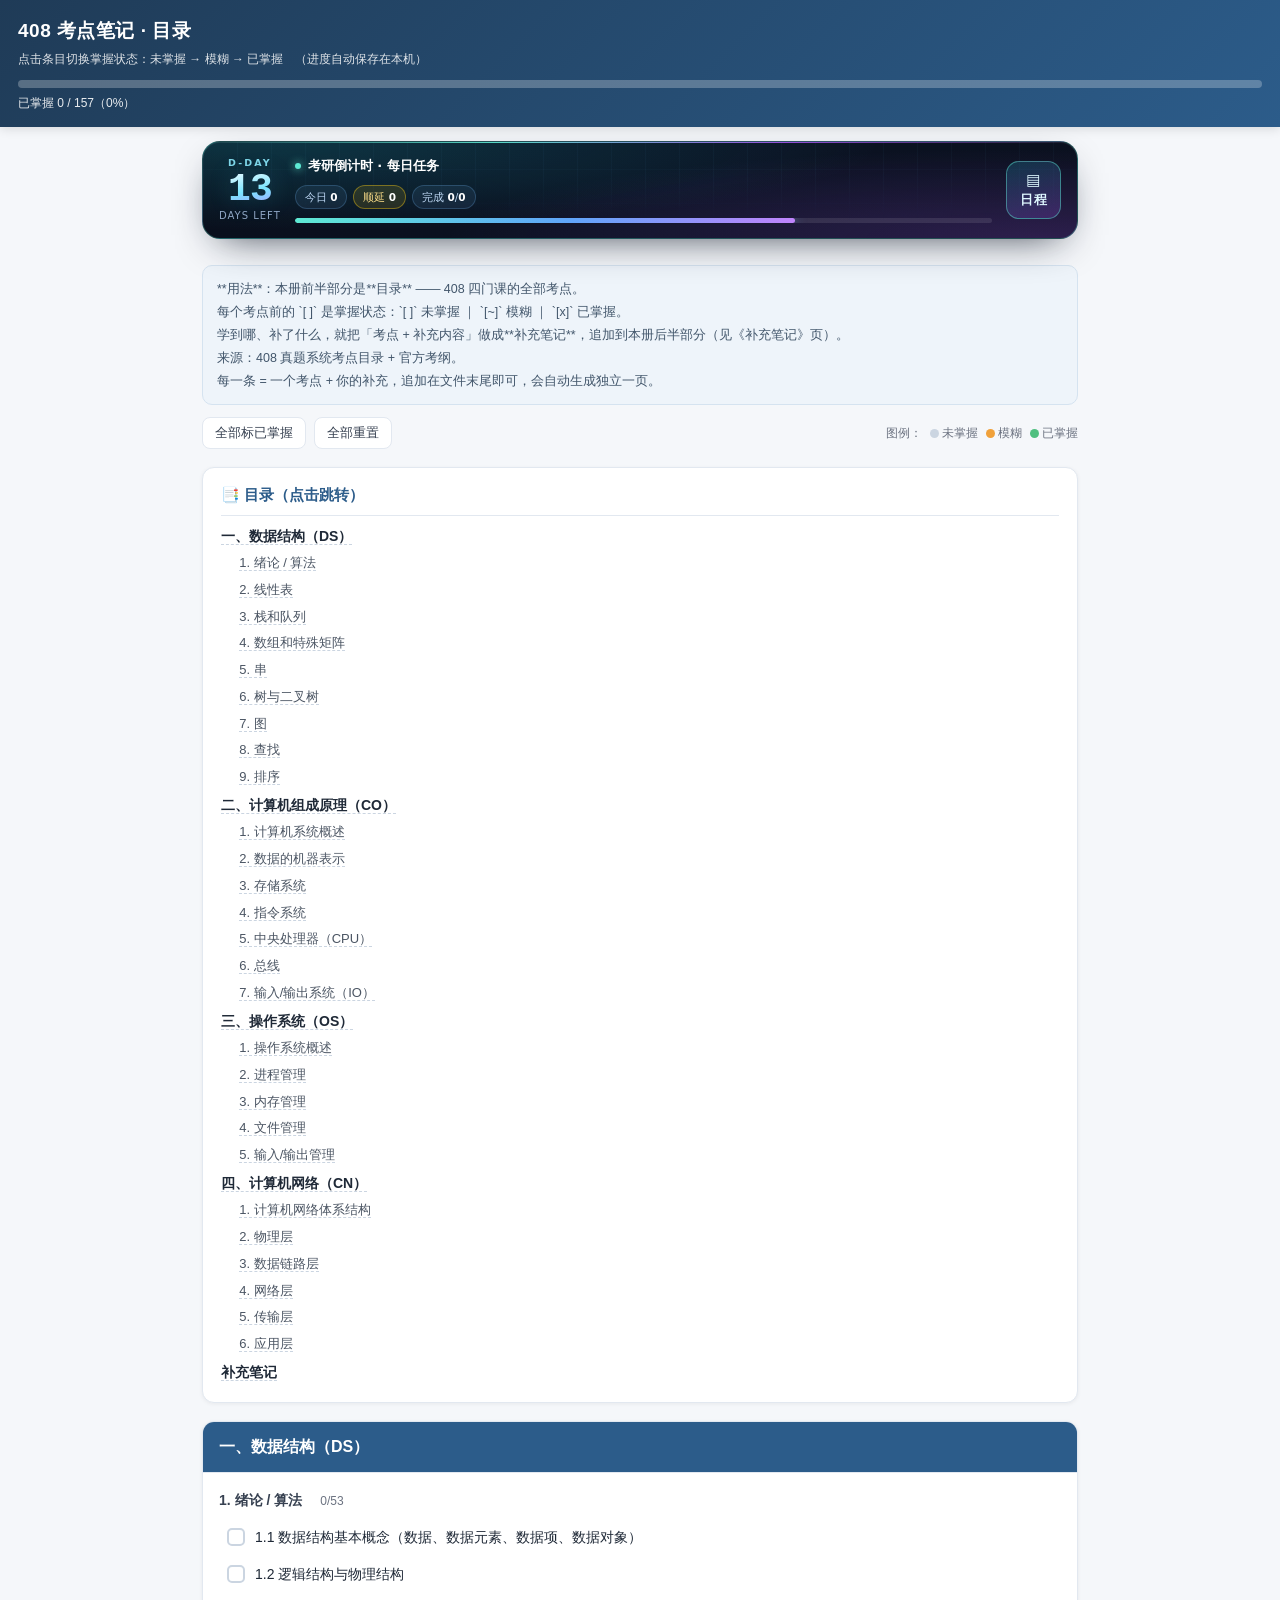
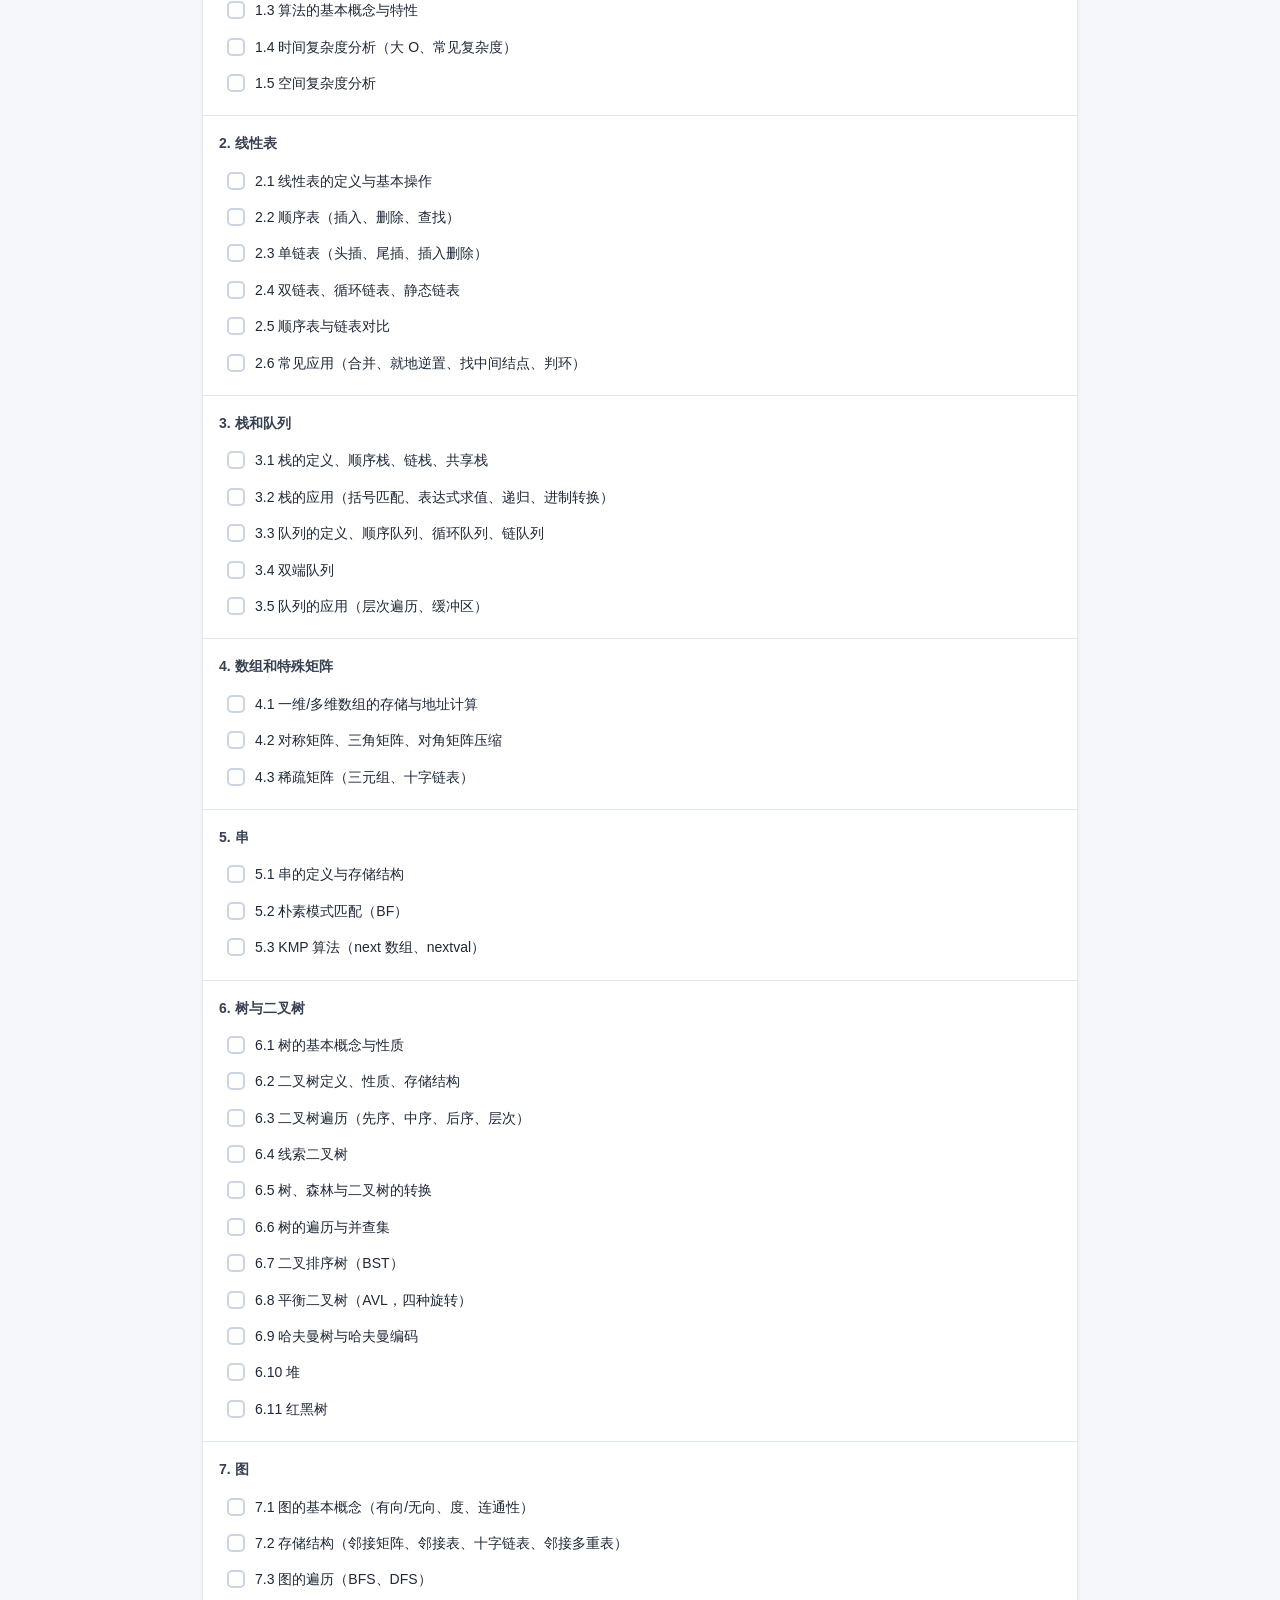
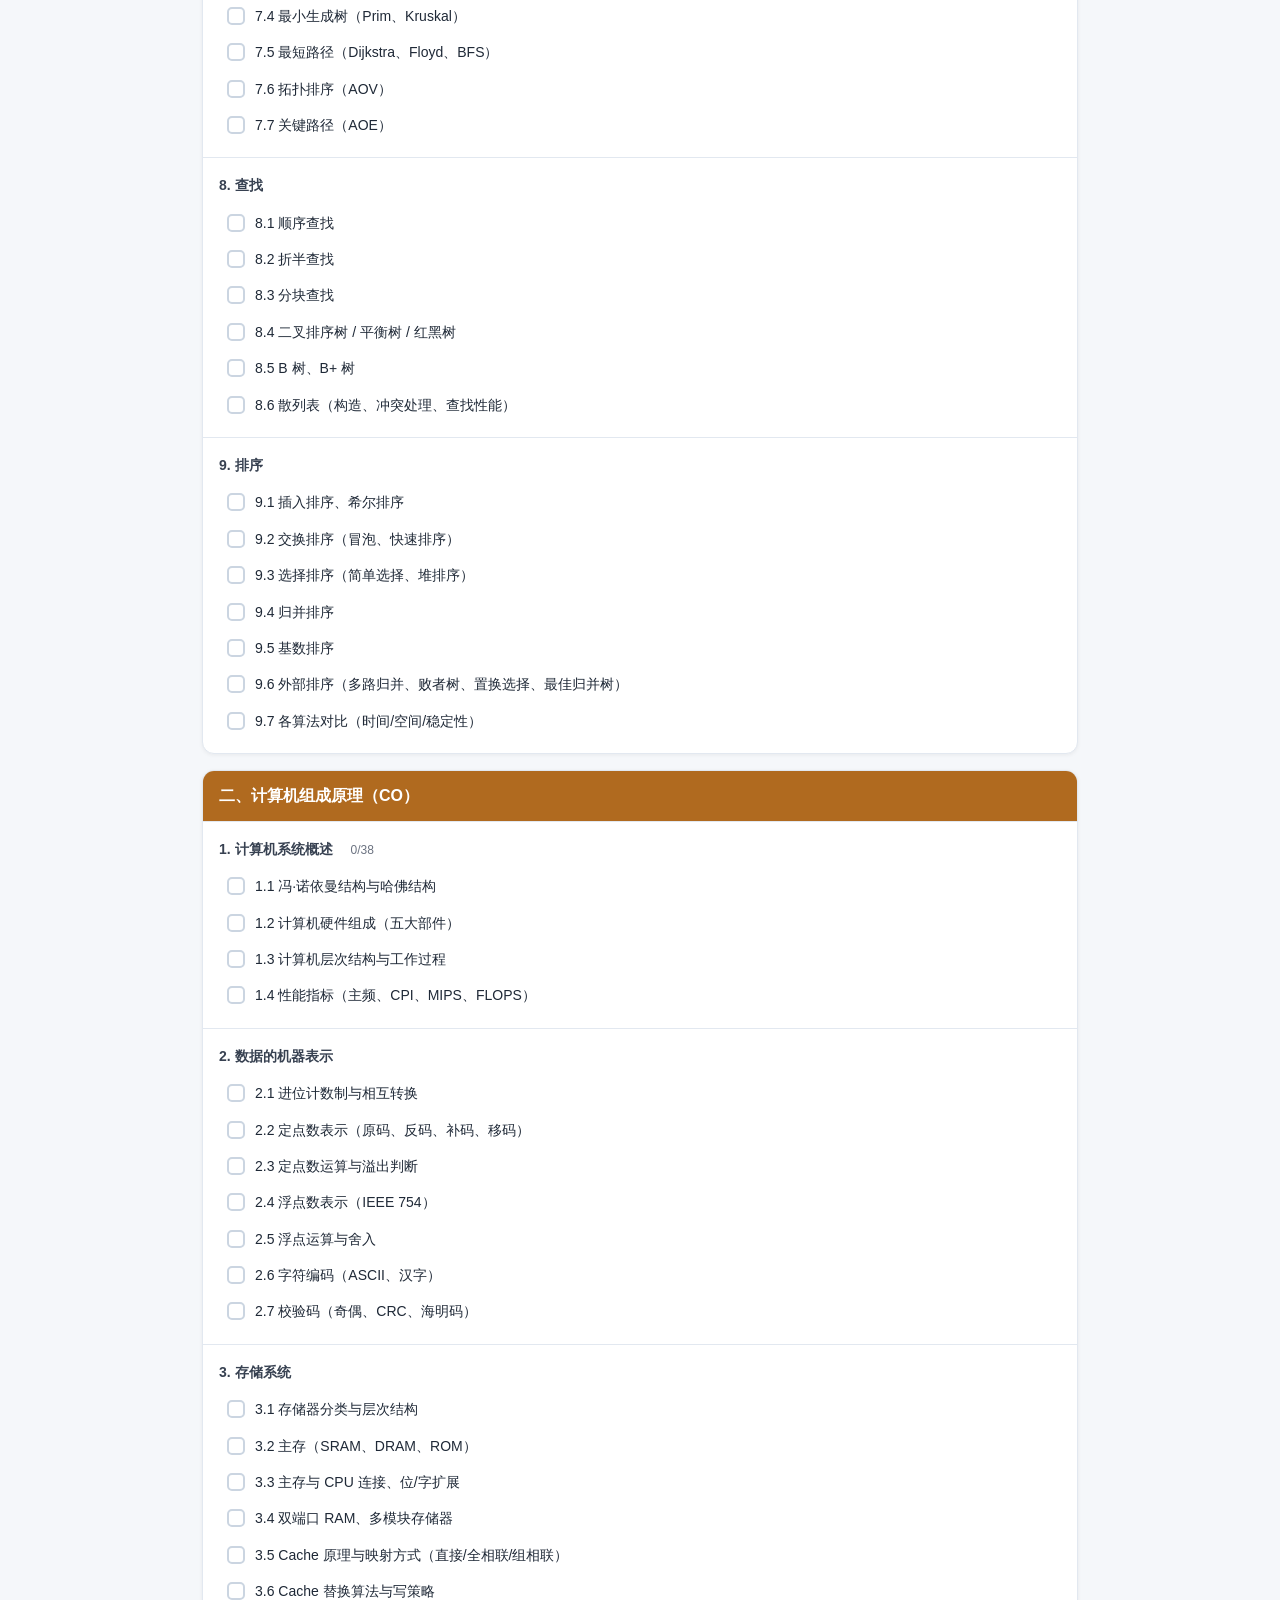
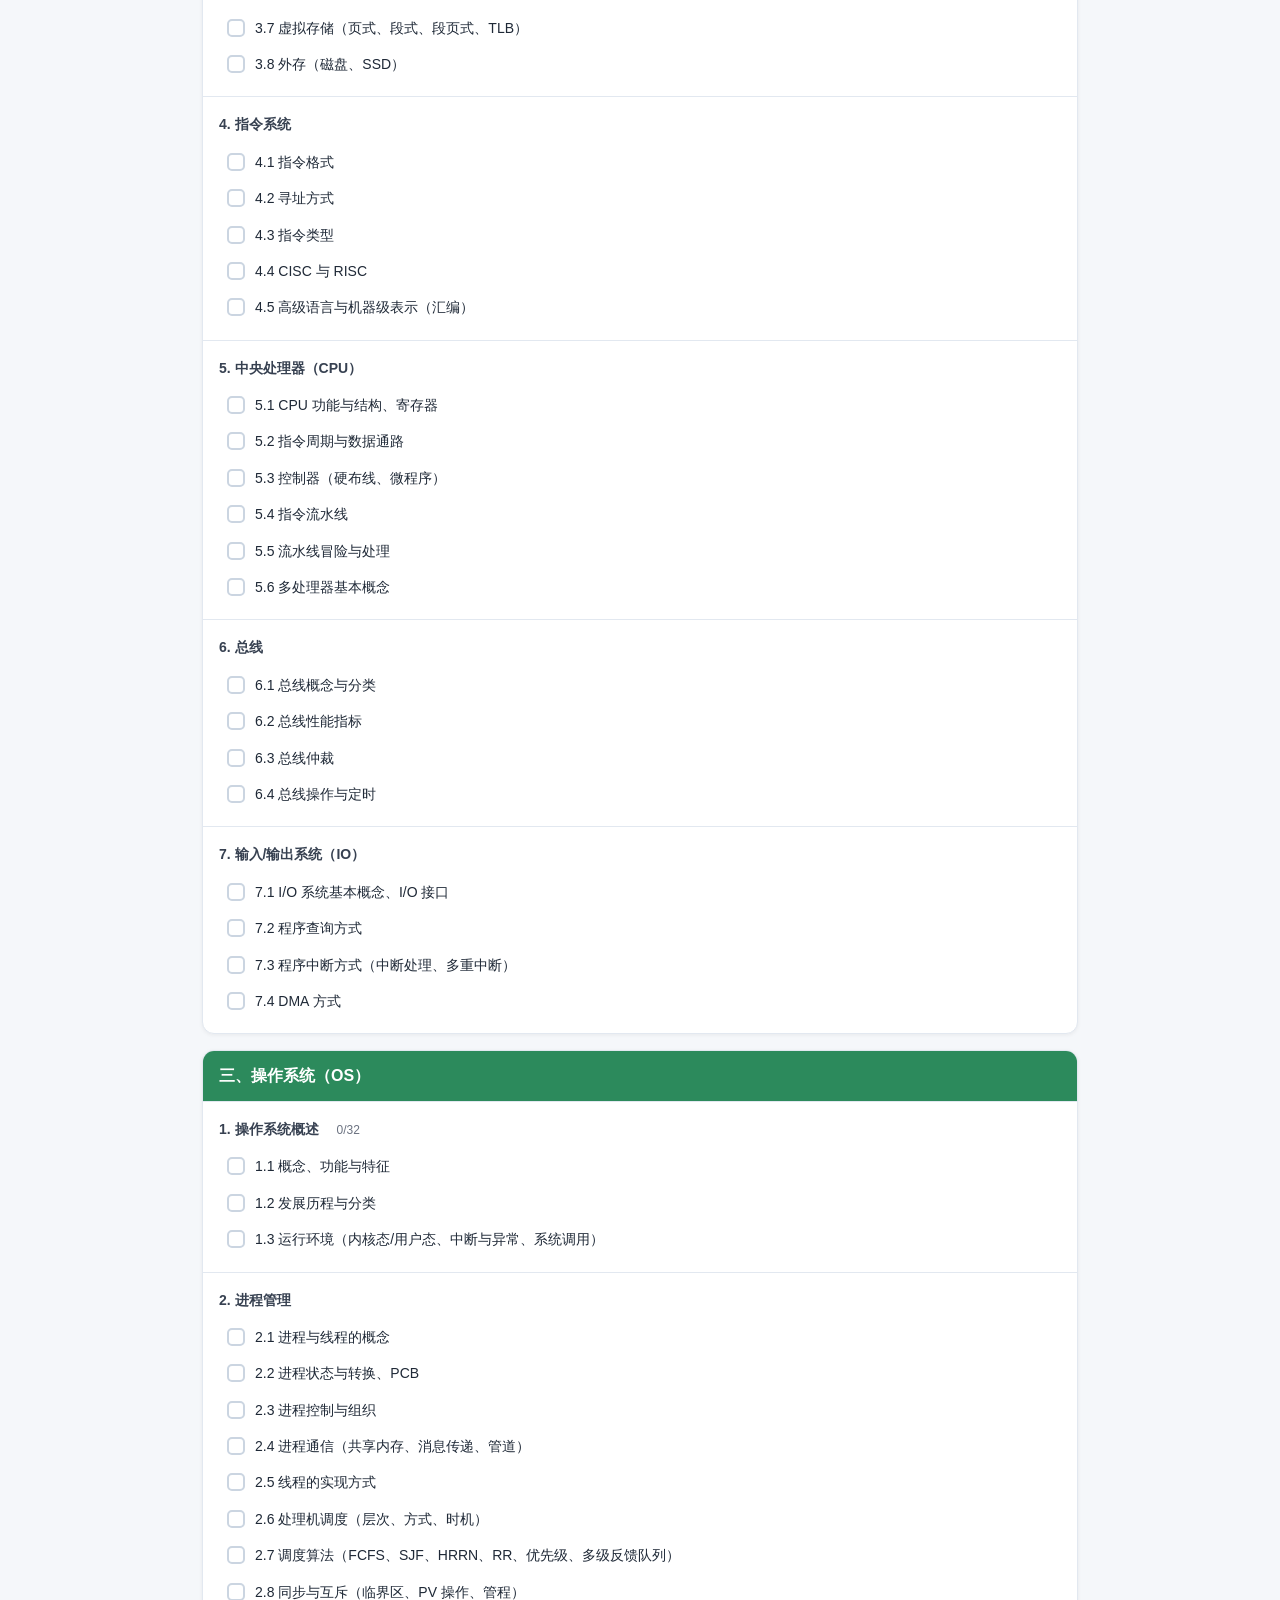
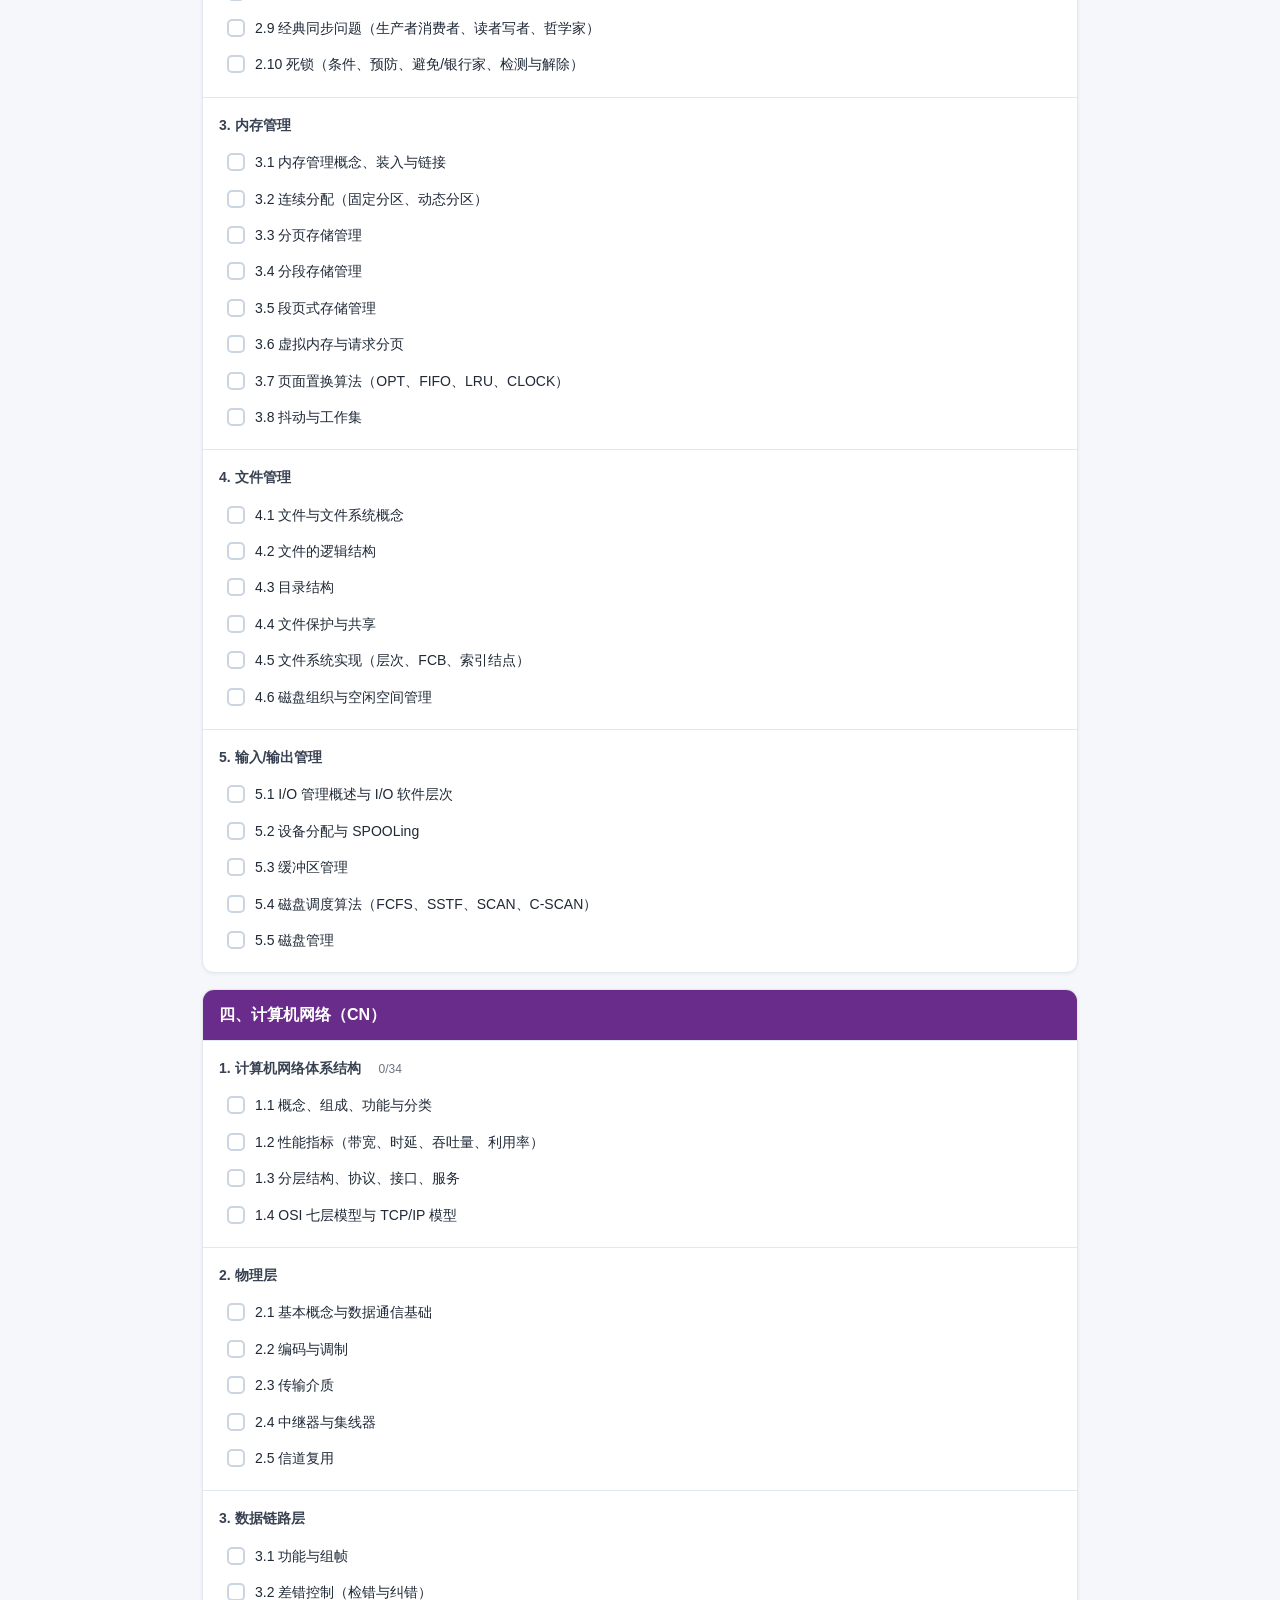
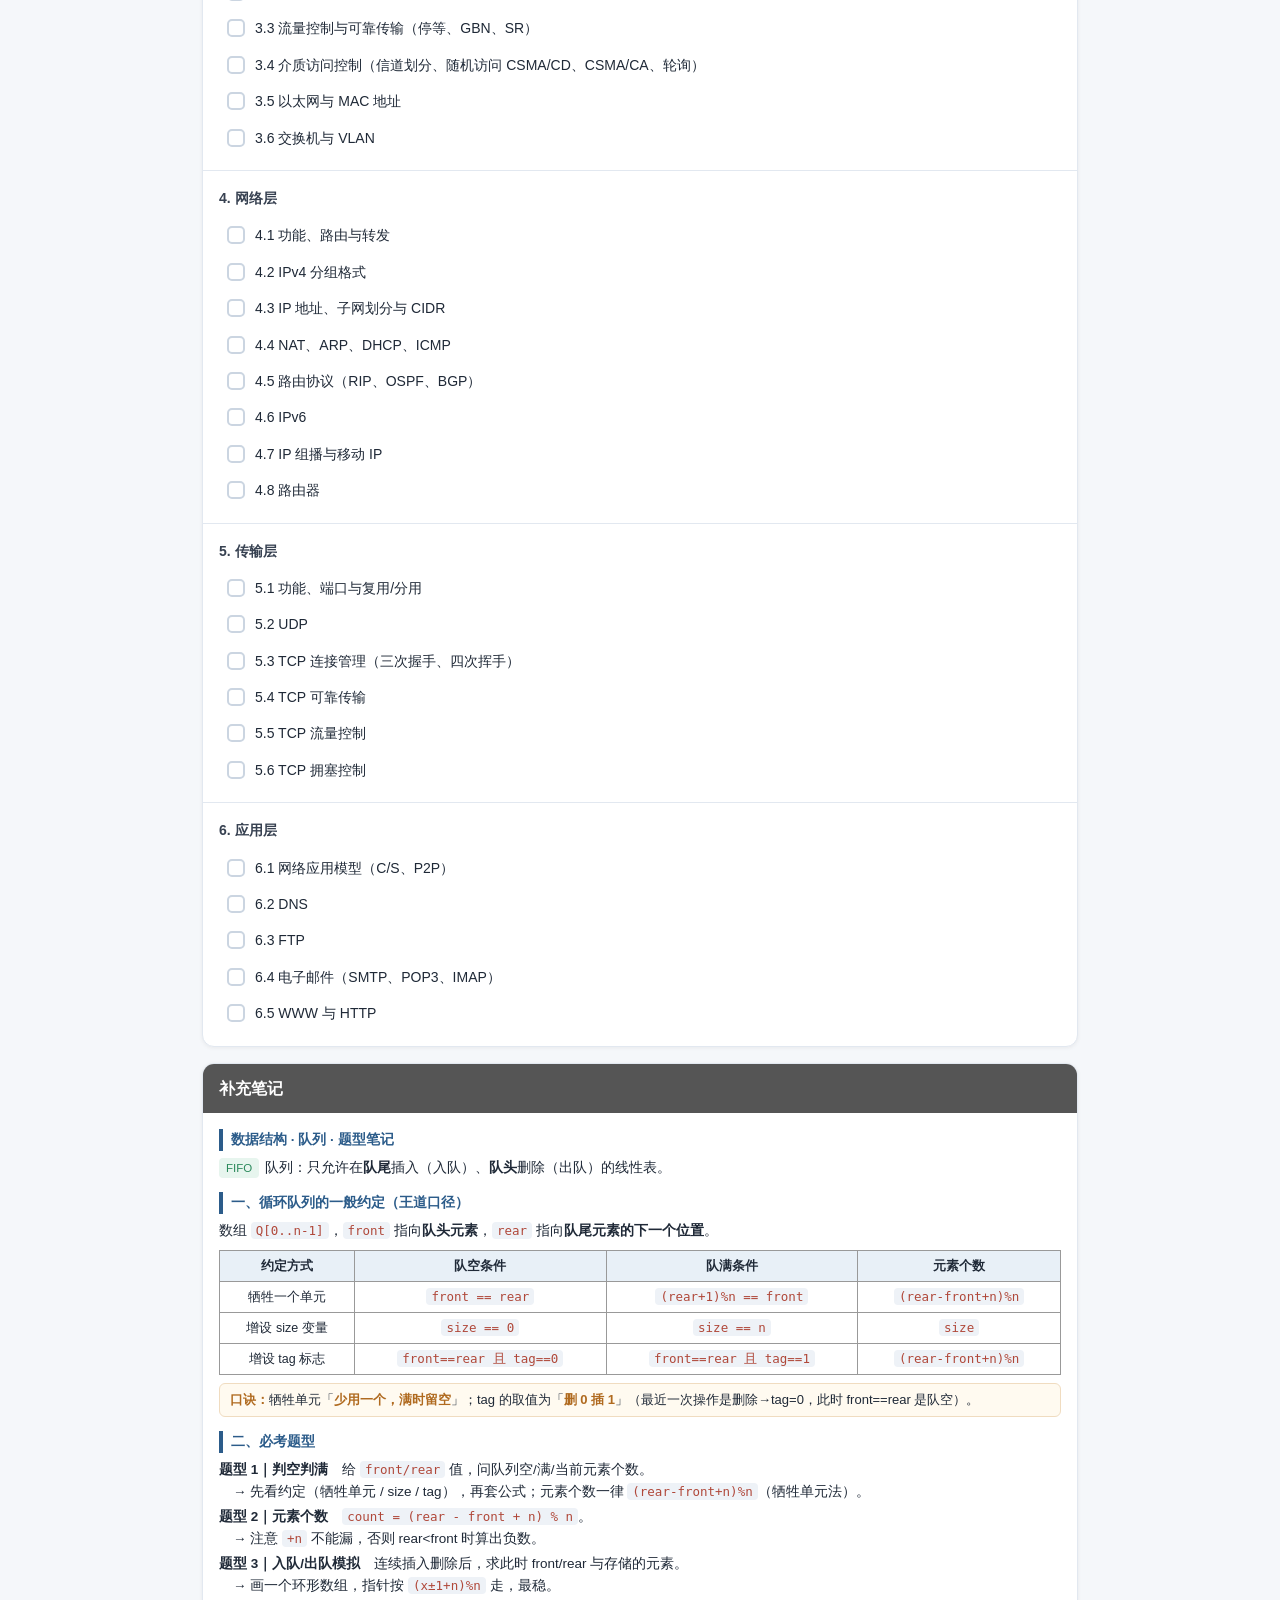
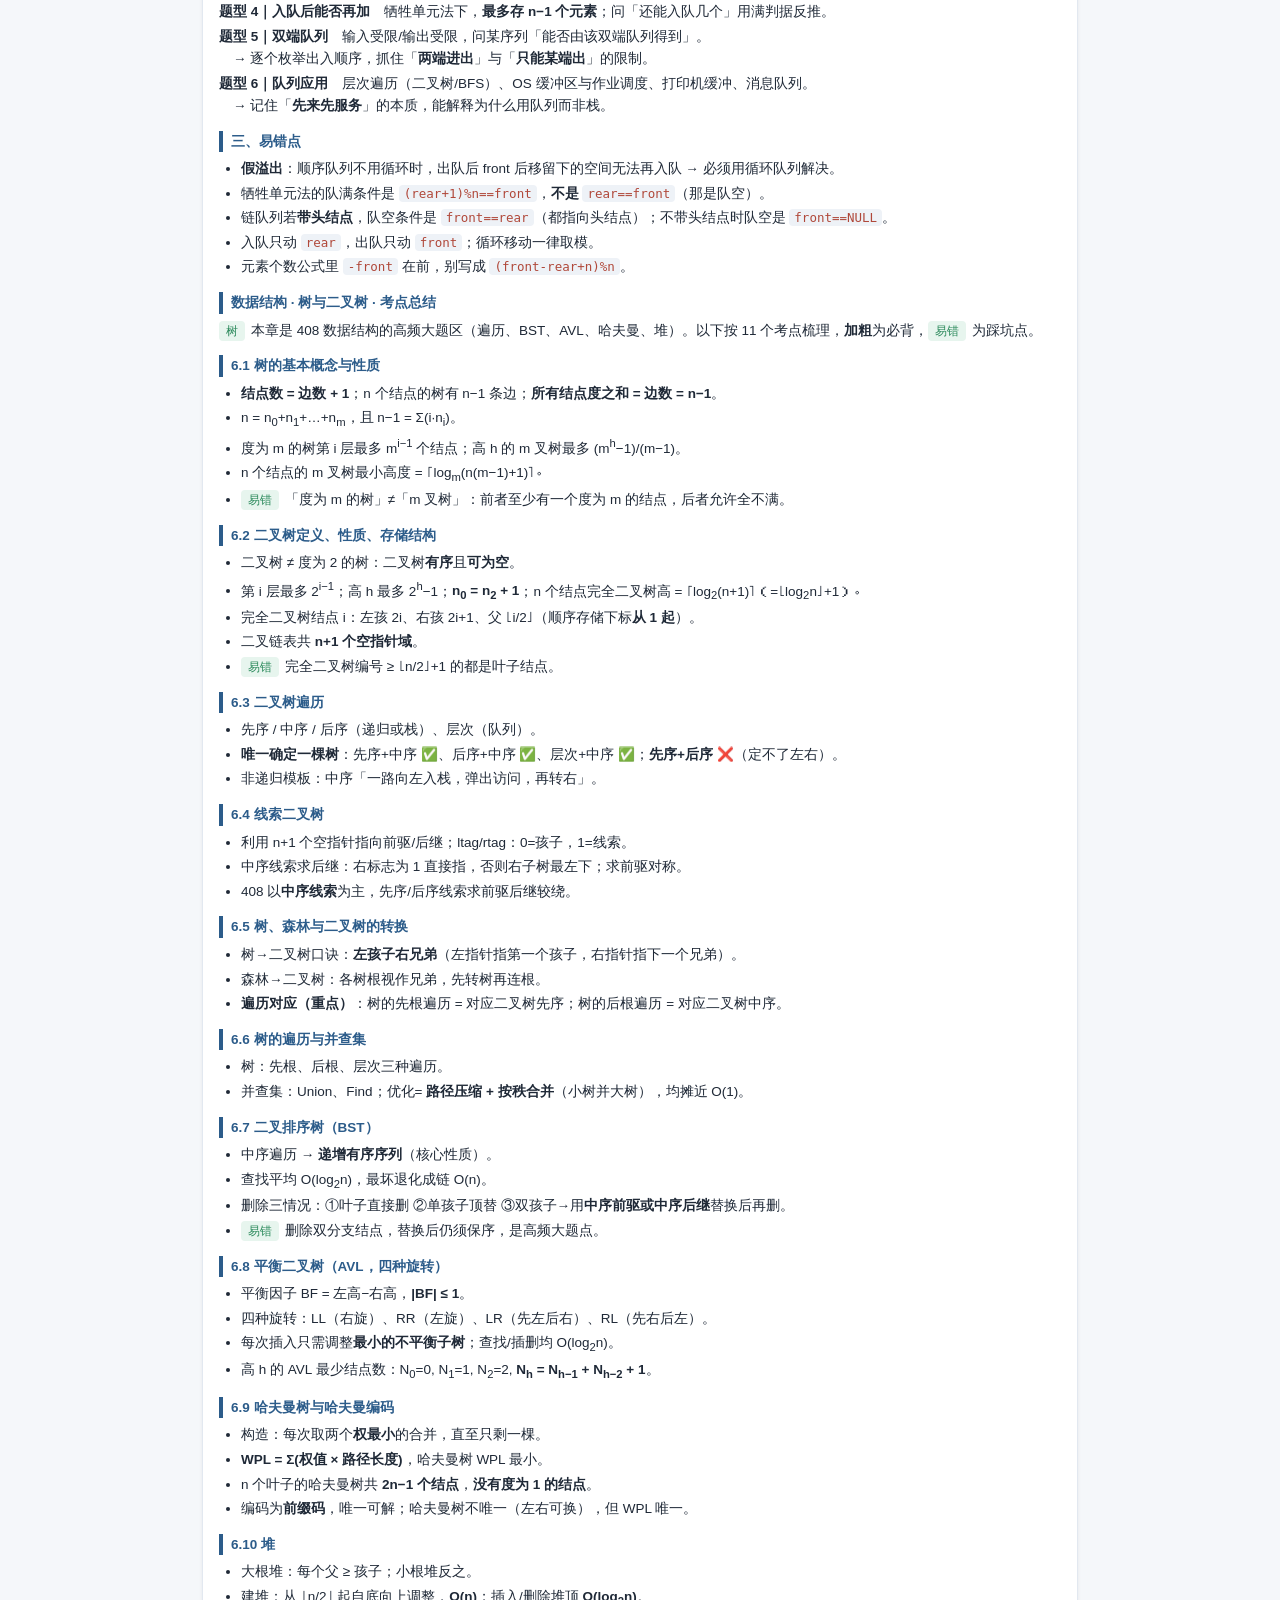
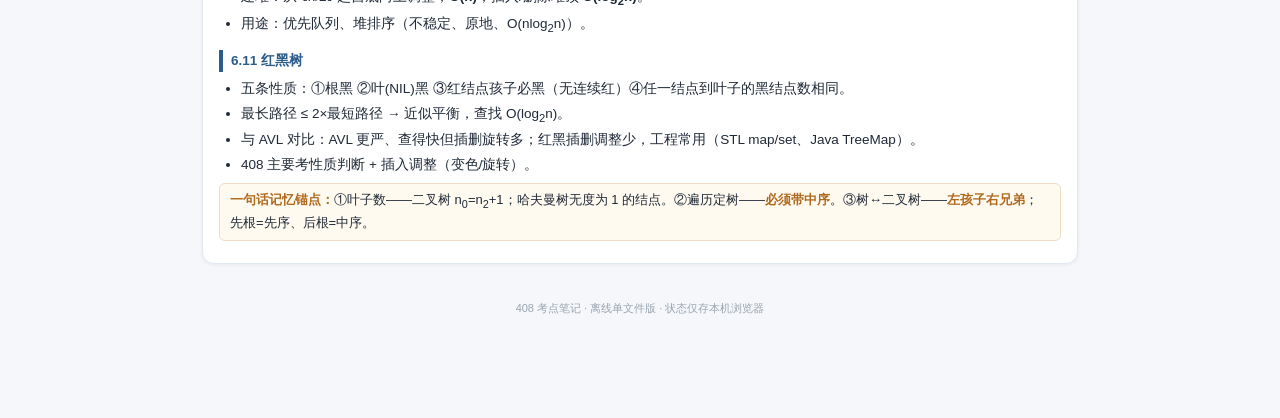
==== commit cf0390ba: "新增每周目标视图（日/周切换 · 周任务自动滚周） · 408考点笔记.html" ====
--- a/408考点笔记.html
+++ b/408考点笔记.html
@@ -88,7 +88,7 @@
 .tocbox li.lvl3{margin-left:1.4em;font-size:13px;font-weight:400;color:#4b5563;}
 .tocbox li.lvl3 a{color:#4b5563;}
 </style>
-<link rel="stylesheet" href="assets/schedule.css?v=1">
+<link rel="stylesheet" href="assets/schedule.css?v=5">
 </head><body>
 <header>
   <h1>408 考点笔记 · 目录</h1>
@@ -530,5 +530,5 @@
 }
 render();
 </script>
-<script src="assets/schedule.js?v=1"></script>
+<script src="assets/schedule.js?v=5"></script>
 </body></html>
--- a/assets/schedule.css
+++ b/assets/schedule.css
@@ -0,0 +1,217 @@
+/* ===== 考研日程 HUD 组件（嵌入笔记页） v1 ===== */
+.kysch-host{margin:18px 0 6px;}
+@media screen{ .kysch-host{ margin-top:16px; } }
+
+/* —— 内嵌 HUD 条 —— */
+.kysch-strip{
+  position:relative; overflow:hidden; border-radius:18px; padding:14px 16px 15px;
+  background:
+    radial-gradient(120% 160% at 8% 0%, rgba(34,211,238,.20), transparent 58%),
+    radial-gradient(110% 150% at 96% 100%, rgba(168,85,247,.22), transparent 62%),
+    linear-gradient(160deg,#080d18,#0b1222 55%,#0a0f1c);
+  border:1px solid rgba(94,234,212,.28);
+  box-shadow:0 14px 40px -18px rgba(8,18,34,.85), inset 0 1px 0 rgba(255,255,255,.06);
+  color:#e6f1ff; font-family:-apple-system,"Noto Sans CJK SC","Microsoft YaHei",system-ui,sans-serif;
+  isolation:isolate;
+}
+.kysch-strip::before{ /* 网格 */
+  content:""; position:absolute; inset:0; z-index:0; pointer-events:none; opacity:.5;
+  background:
+    repeating-linear-gradient(90deg, rgba(120,200,255,.07) 0 1px, transparent 1px 34px),
+    repeating-linear-gradient(0deg, rgba(120,200,255,.055) 0 1px, transparent 1px 34px);
+  mask-image:radial-gradient(120% 100% at 50% 0%, #000 40%, transparent 88%);
+}
+.kysch-strip::after{ /* 顶部扫描线 */
+  content:""; position:absolute; left:0; right:0; top:0; height:1px; z-index:1;
+  background:linear-gradient(90deg,transparent,rgba(94,234,212,.9),rgba(168,85,247,.85),transparent);
+}
+.kysch-row{position:relative; z-index:2; display:flex; align-items:center; gap:14px;}
+.kysch-big{flex:0 0 auto; text-align:center; line-height:1;}
+.kysch-big .lbl{font-size:9.5px; letter-spacing:.22em; color:#7fd6e8; font-weight:700;}
+.kysch-big .num{
+  font-family:ui-monospace,SFMono-Regular,Menlo,Consolas,monospace;
+  font-size:38px; font-weight:800; letter-spacing:-1px; margin-top:3px;
+  background:linear-gradient(170deg,#ffffff,#7ee7ff 52%,#b98cff);
+  -webkit-background-clip:text; background-clip:text; color:transparent;
+  text-shadow:0 0 24px rgba(80,220,255,.25);
+}
+.kysch-big .unit{font-size:10px; color:#8fa6c4; margin-top:2px; letter-spacing:.1em;}
+.kysch-mid{flex:1 1 auto; min-width:0;}
+.kysch-title{font-size:12px; color:#9fb6d4; letter-spacing:.06em; display:flex; gap:7px; align-items:center;}
+.kysch-title b{color:#fff; font-size:13px; letter-spacing:0;}
+.kysch-title i{width:6px;height:6px;border-radius:50%;background:#5eead4;box-shadow:0 0 9px #5eead4;flex:0 0 auto;}
+.kysch-meta{display:flex; gap:6px; flex-wrap:wrap; margin-top:8px;}
+.kysch-tag{
+  font-size:10.5px; padding:3px 9px; border-radius:999px; white-space:nowrap;
+  border:1px solid rgba(120,190,255,.22); background:rgba(120,190,255,.09); color:#bcd6f2;
+  font-variant-numeric:tabular-nums;
+}
+.kysch-tag.hot{border-color:rgba(250,204,21,.4); background:rgba(250,204,21,.12); color:#ffe08a;}
+.kysch-tag b{color:#fff; font-weight:800;}
+.kysch-prog{height:5px; border-radius:99px; background:rgba(255,255,255,.10); margin-top:9px; overflow:hidden;}
+.kysch-prog i{display:block; height:100%; border-radius:99px;
+  background:linear-gradient(90deg,#5eead4,#60a5fa 55%,#c084fc); transition:width .45s;
+  box-shadow:0 0 12px rgba(96,165,250,.7);}
+.kysch-open{
+  flex:0 0 auto; border:1px solid rgba(94,234,212,.45); border-radius:13px;
+  background:linear-gradient(160deg, rgba(34,211,238,.18), rgba(168,85,247,.20));
+  color:#dff8ff; font-family:inherit; font-size:12.5px; font-weight:700; letter-spacing:.04em;
+  padding:9px 13px; cursor:pointer; display:flex; flex-direction:column; align-items:center; gap:3px;
+}
+.kysch-open:active{transform:scale(.96);}
+.kysch-open em{font-style:normal; font-size:15px;}
+
+/* —— 悬浮入口 —— */
+.kysch-fab{
+  position:fixed; z-index:9990; right:14px; bottom:calc(86px + env(safe-area-inset-bottom));
+  width:50px; height:50px; border-radius:16px; border:1px solid rgba(94,234,212,.42);
+  background:linear-gradient(160deg,#0a1424,#101c31); color:#9df3ff; font-size:20px;
+  display:flex; align-items:center; justify-content:center; cursor:pointer;
+  box-shadow:0 10px 26px -8px rgba(0,0,0,.7), 0 0 0 1px rgba(94,234,212,.14);
+  font-family:inherit;
+}
+.kysch-fab span{
+  position:absolute; right:-4px; top:-4px; min-width:18px; height:18px; border-radius:9px;
+  background:linear-gradient(140deg,#22d3ee,#6366f1); color:#04101f; font-size:10px; font-weight:800;
+  display:flex; align-items:center; justify-content:center; padding:0 5px; letter-spacing:0;
+}
+.kysch-fab.zero{display:none;}
+
+/* —— 全屏 HUD 面板 —— */
+.kysch-ov{
+  position:fixed; inset:0; z-index:10050; display:none;
+  background:
+    radial-gradient(90% 50% at 12% 0%, rgba(34,211,238,.13), transparent 60%),
+    radial-gradient(80% 50% at 92% 8%, rgba(168,85,247,.16), transparent 62%),
+    #060a13;
+  color:#e6f1ff; font-family:-apple-system,"Noto Sans CJK SC","Microsoft YaHei",system-ui,sans-serif;
+  flex-direction:column;
+}
+.kysch-ov.on{display:flex;}
+.kysch-ov::before{
+  content:""; position:absolute; inset:0; pointer-events:none; opacity:.55;
+  background:
+    repeating-linear-gradient(90deg, rgba(120,200,255,.06) 0 1px, transparent 1px 40px),
+    repeating-linear-gradient(0deg, rgba(120,200,255,.045) 0 1px, transparent 1px 40px);
+  mask-image:radial-gradient(120% 70% at 50% 0%, #000 30%, transparent 85%);
+}
+.kysch-hd{
+  position:relative; z-index:2; flex:0 0 auto; display:flex; align-items:center; gap:10px;
+  padding:calc(12px + env(safe-area-inset-top)) 14px 10px;
+}
+.kysch-hd .t{font-size:15px; font-weight:800; letter-spacing:.14em; color:#9df3ff;}
+.kysch-hd .d{font-size:10.5px; color:#7f95b4; letter-spacing:.06em; margin-top:2px;}
+.kysch-x{
+  margin-left:auto; width:34px; height:34px; border-radius:11px; flex:0 0 auto;
+  border:1px solid rgba(148,180,220,.24); background:rgba(148,180,220,.08);
+  color:#c9dbf2; font-size:15px; cursor:pointer; font-family:inherit;
+}
+.kysch-body{
+  position:relative; z-index:2; flex:1 1 auto; overflow-y:auto; -webkit-overflow-scrolling:touch;
+  padding:2px 12px calc(16px + env(safe-area-inset-bottom));
+}
+.kysch-card{
+  border:1px solid rgba(120,190,255,.18); border-radius:16px; background:rgba(12,20,34,.72);
+  backdrop-filter:blur(8px); padding:10px 8px 11px; margin-bottom:11px;
+}
+.kysch-calhd{display:flex; align-items:center; padding:2px 6px 8px; gap:8px;}
+.kysch-calhd .m{font-size:15px; font-weight:800; font-family:ui-monospace,Menlo,monospace; color:#9df3ff; letter-spacing:.06em;}
+.kysch-calhd .m small{font-size:10px; color:#6f86a6; font-weight:500; margin-left:6px; font-family:inherit; letter-spacing:0;}
+.kysch-nav{margin-left:auto; display:flex; gap:6px;}
+.kysch-nav button{
+  width:30px; height:30px; border-radius:9px; cursor:pointer; font-family:inherit;
+  border:1px solid rgba(148,180,220,.22); background:rgba(148,180,220,.07); color:#a8c6e6; font-size:14px;
+}
+.kysch-nav button:disabled{opacity:.28;}
+.kysch-nav button.tdy{width:auto; padding:0 10px; font-size:11px; font-weight:700; color:#9df3ff;}
+
+.kysch-wk{display:grid; grid-template-columns:repeat(7,1fr); gap:3px; padding:0 4px 5px;}
+.kysch-wk span{text-align:center; font-size:10px; color:#5f7594; font-weight:700; letter-spacing:.06em;}
+.kysch-wk span.we{color:#8f7ad6;}
+.kysch-grid{display:grid; grid-template-columns:repeat(7,1fr); gap:3px; padding:0 4px;}
+.kd{
+  position:relative; min-height:50px; border-radius:10px; cursor:pointer; font-family:inherit;
+  border:1px solid rgba(120,190,255,.10); background:rgba(255,255,255,.028); color:#c9dbf2;
+  display:flex; flex-direction:column; align-items:center; justify-content:flex-start; padding:5px 2px 4px;
+}
+.kd .n{font-size:13.5px; font-weight:700; line-height:1.1; font-variant-numeric:tabular-nums;}
+.kd .c{font-size:9px; margin-top:2px; color:#5f7594; font-weight:700; letter-spacing:.02em;}
+.kd.pad{background:transparent; border-color:transparent; cursor:default; opacity:.18;}
+.kd.out{background:transparent; border-color:transparent; cursor:default; opacity:.30;}
+.kd.out .n{color:#64789a; font-weight:500;}
+.kd.we .n{color:#b9a6f0;}
+.kd.part{background:rgba(250,204,21,.12); border-color:rgba(250,204,21,.35);}
+.kd.part .c{color:#facc15;}
+.kd.full{background:rgba(52,211,153,.14); border-color:rgba(52,211,153,.42);}
+.kd.full .c{color:#34d399;}
+.kd.zero{background:rgba(248,113,113,.11); border-color:rgba(248,113,113,.34);}
+.kd.zero .c{color:#f87171;}
+.kd.today{border-color:#22d3ee; box-shadow:0 0 0 1px rgba(34,211,238,.6), 0 0 16px -2px rgba(34,211,238,.55);}
+.kd.today .n{color:#04121f; background:#22d3ee; border-radius:99px; padding:0 6px; min-width:20px; text-align:center;}
+.kd.exam{background:linear-gradient(160deg,rgba(250,204,21,.30),rgba(249,115,22,.18)); border-color:rgba(250,204,21,.75);}
+.kd.exam .n{color:#ffe9a8; font-weight:800;}
+.kd.exam::after{content:"EXAM"; position:absolute; bottom:3px; font-size:7.5px; letter-spacing:.1em; color:#ffd166; font-weight:800;}
+
+.kysch-lg{display:flex; flex-wrap:wrap; gap:9px; padding:8px 8px 0; font-size:10px; color:#6f86a6;}
+.kysch-lg i{display:inline-block; width:8px; height:8px; border-radius:3px; margin-right:4px; vertical-align:-1px; border:1px solid transparent;}
+.kysch-lg .a{background:rgba(52,211,153,.2); border-color:rgba(52,211,153,.5);}
+.kysch-lg .b{background:rgba(250,204,21,.2); border-color:rgba(250,204,21,.5);}
+.kysch-lg .c{background:rgba(248,113,113,.18); border-color:rgba(248,113,113,.5);}
+.kysch-lg .d{background:rgba(250,204,21,.3); border-color:rgba(250,204,21,.8);}
+
+/* 任务列表 */
+.kysch-sec{
+  font-size:10.5px; font-weight:800; letter-spacing:.14em; color:#6f86a6;
+  padding:8px 6px 6px; display:flex; align-items:center; gap:7px;
+}
+.kysch-sec em{font-style:normal; font-size:9.5px; letter-spacing:0; color:#9df3ff;
+  border:1px solid rgba(94,234,212,.35); background:rgba(94,234,212,.10); border-radius:99px; padding:1px 7px;}
+.kysch-task{
+  display:flex; align-items:flex-start; gap:9px; padding:9px 10px; margin:4px 0;
+  border:1px solid rgba(120,190,255,.14); border-radius:11px; background:rgba(255,255,255,.035);
+}
+.kysch-task.ok{background:rgba(52,211,153,.055); border-color:rgba(52,211,153,.26);}
+.kysch-ck{
+  flex:0 0 auto; width:21px; height:21px; border-radius:6px; margin-top:1px; cursor:pointer; padding:0;
+  border:1.5px solid rgba(140,190,240,.45); background:rgba(140,190,240,.08); color:transparent;
+  font-size:12px; line-height:1; display:flex; align-items:center; justify-content:center; font-family:inherit;
+}
+.kysch-task.ok .kysch-ck{background:linear-gradient(140deg,#34d399,#22d3ee); border-color:transparent; color:#04121f; font-weight:800;}
+.kysch-tx{flex:1 1 auto; font-size:13.5px; line-height:1.55; color:#dbe9fb; word-break:break-word; cursor:pointer;}
+.kysch-task.ok .kysch-tx{color:#6f8ba8; text-decoration:line-through;}
+.kysch-badge{display:inline-block; font-size:9px; color:#ffe08a; border:1px solid rgba(250,204,21,.4);
+  background:rgba(250,204,21,.12); border-radius:99px; padding:0 6px; margin-right:5px; vertical-align:1px; letter-spacing:.05em;}
+.kysch-done{display:block; font-size:9.5px; color:#4f9d84; margin-top:2px; letter-spacing:.04em;}
+.kysch-del{flex:0 0 auto; border:none; background:transparent; color:#42566f; font-size:13px; cursor:pointer; line-height:1; padding:2px; font-family:inherit;}
+.kysch-empty{text-align:center; color:#5f7594; font-size:12px; padding:16px 0 8px; line-height:1.8;}
+
+.kysch-add{display:flex; gap:8px; padding:9px 4px 4px;}
+.kysch-add input{
+  flex:1 1 auto; border:1px solid rgba(120,190,255,.28); border-radius:11px; padding:10px 12px;
+  font-size:13.5px; font-family:inherit; outline:none; color:#e6f1ff;
+  background:rgba(255,255,255,.05);
+}
+.kysch-add input::placeholder{color:#5f7594;}
+.kysch-add input:focus{border-color:#22d3ee; background:rgba(34,211,238,.07);}
+.kysch-add button{
+  flex:0 0 auto; border:none; border-radius:11px; padding:0 16px; font-size:17px; font-weight:800;
+  background:linear-gradient(140deg,#22d3ee,#6366f1); color:#04121f; cursor:pointer; font-family:inherit;
+}
+.kysch-ptxt{font-size:10.5px; color:#6f86a6; padding:2px 6px 0; font-variant-numeric:tabular-nums;}
+.kysch-ptxt b{color:#9df3ff;}
+
+/* toast */
+.kysch-toast{
+  position:fixed; left:50%; bottom:calc(24px + env(safe-area-inset-bottom)); transform:translate(-50%,10px);
+  z-index:10100; background:rgba(10,20,34,.95); color:#dff8ff; font-size:12px; padding:8px 16px;
+  border-radius:99px; border:1px solid rgba(94,234,212,.35); opacity:0; pointer-events:none;
+  transition:opacity .2s,transform .2s; white-space:nowrap;
+  font-family:-apple-system,"Noto Sans CJK SC",system-ui,sans-serif;
+}
+.kysch-toast.on{opacity:1; transform:translate(-50%,0);}
+
+@media(max-width:400px){
+  .kysch-big .num{font-size:32px;}
+  .kd{min-height:44px;} .kd .n{font-size:12.5px;}
+  .kysch-open{padding:8px 10px; font-size:11.5px;}
+}
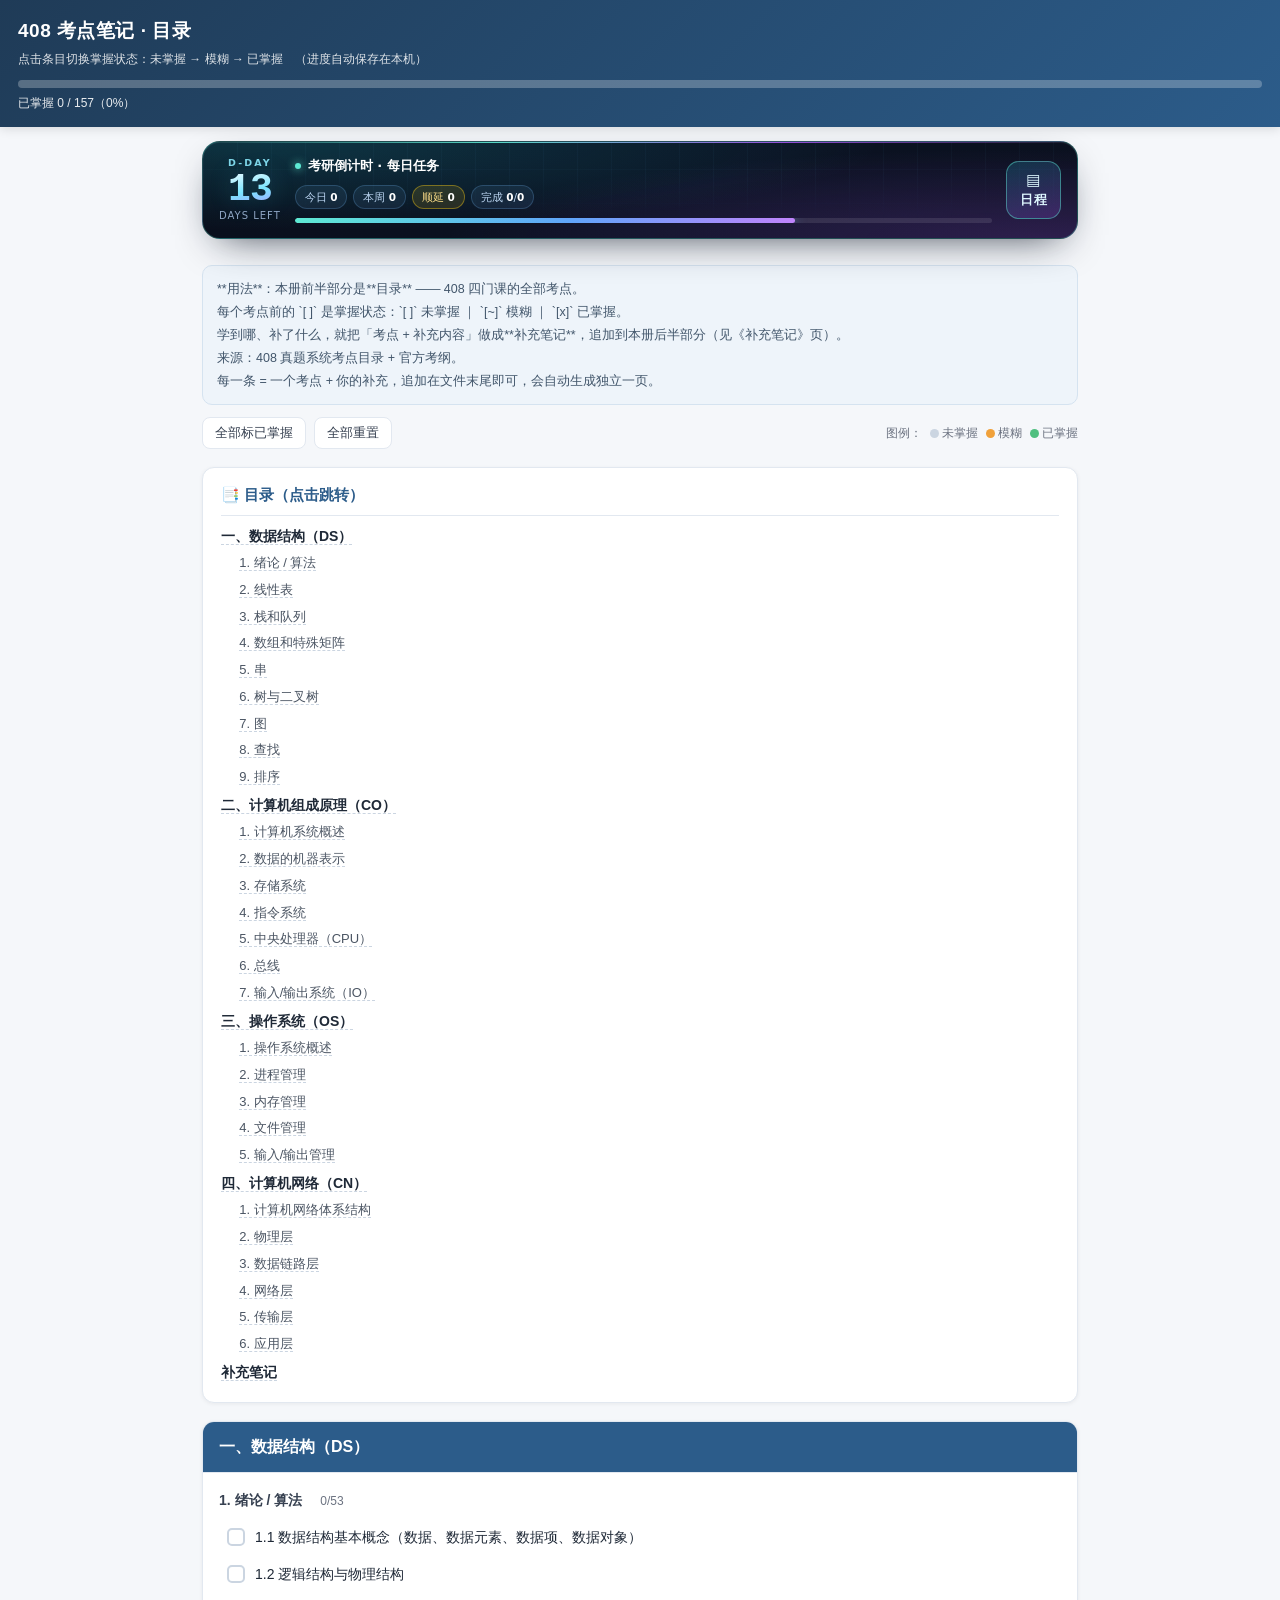
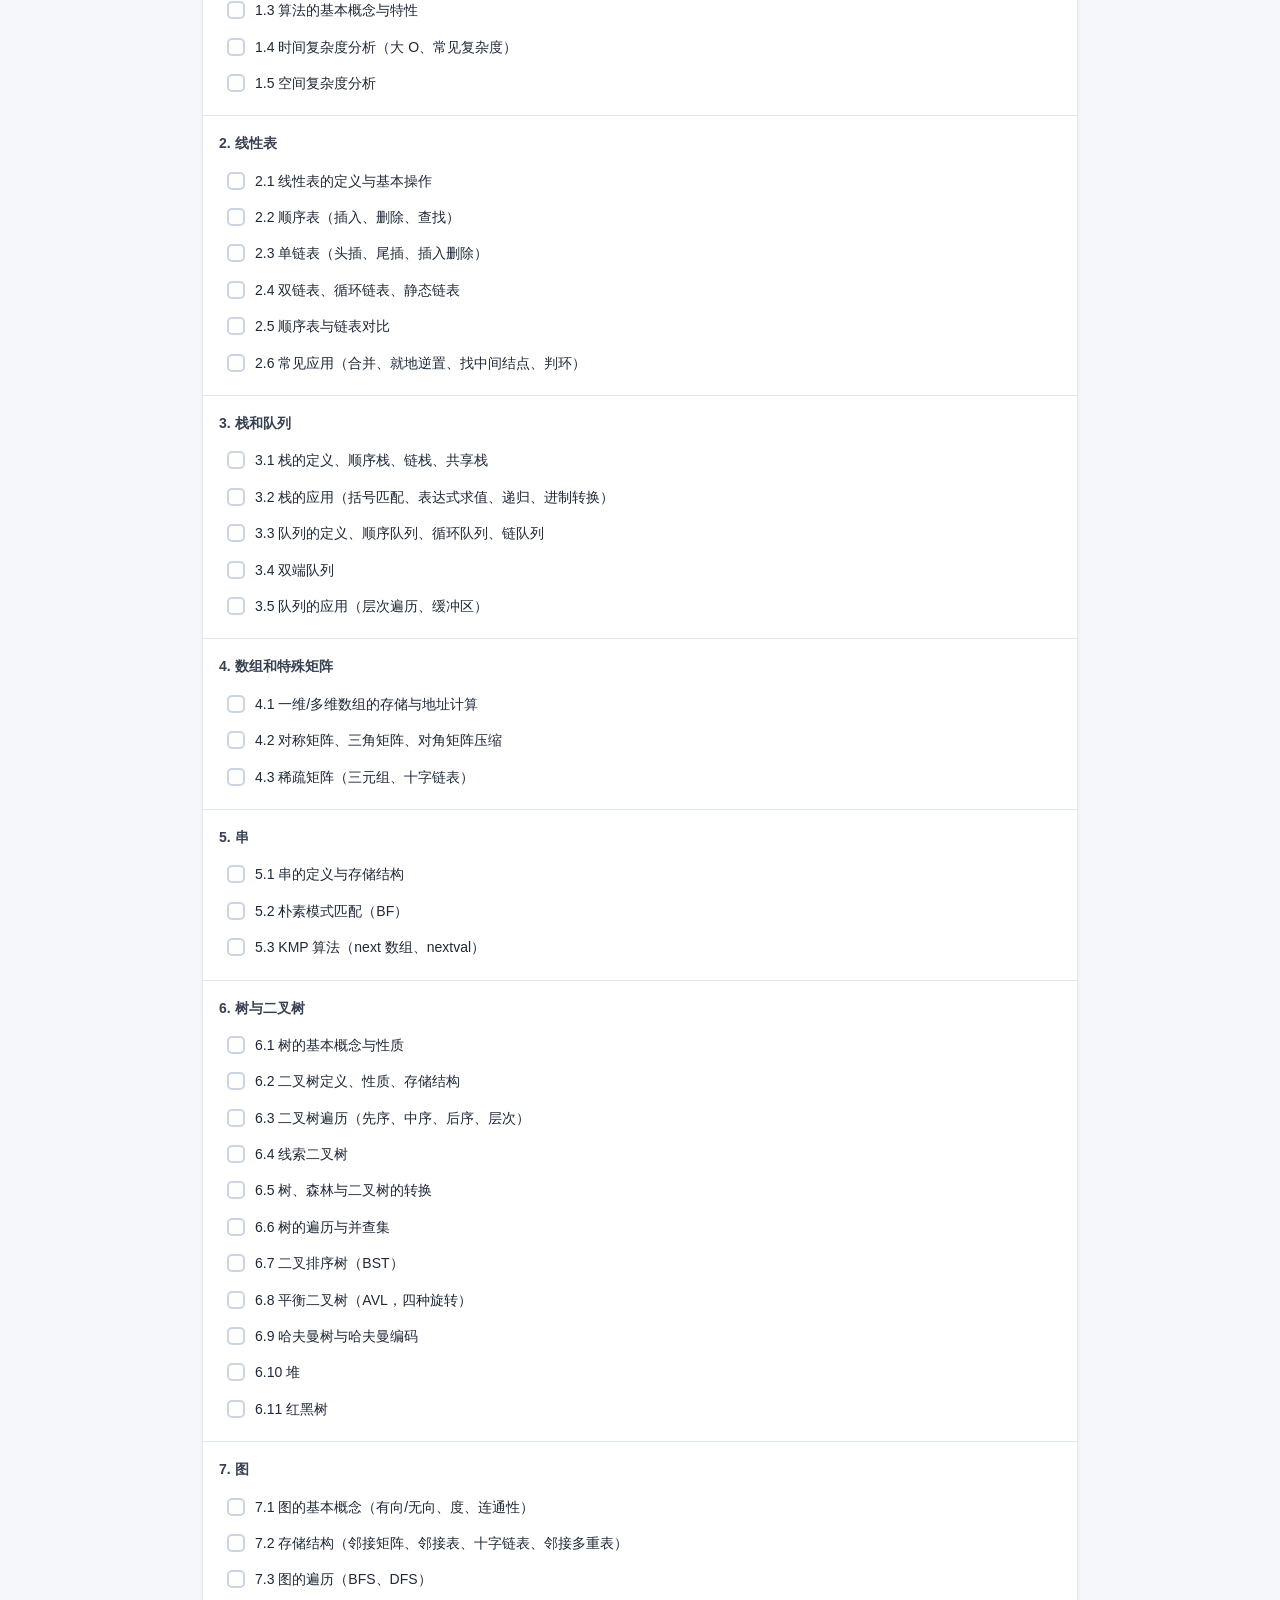
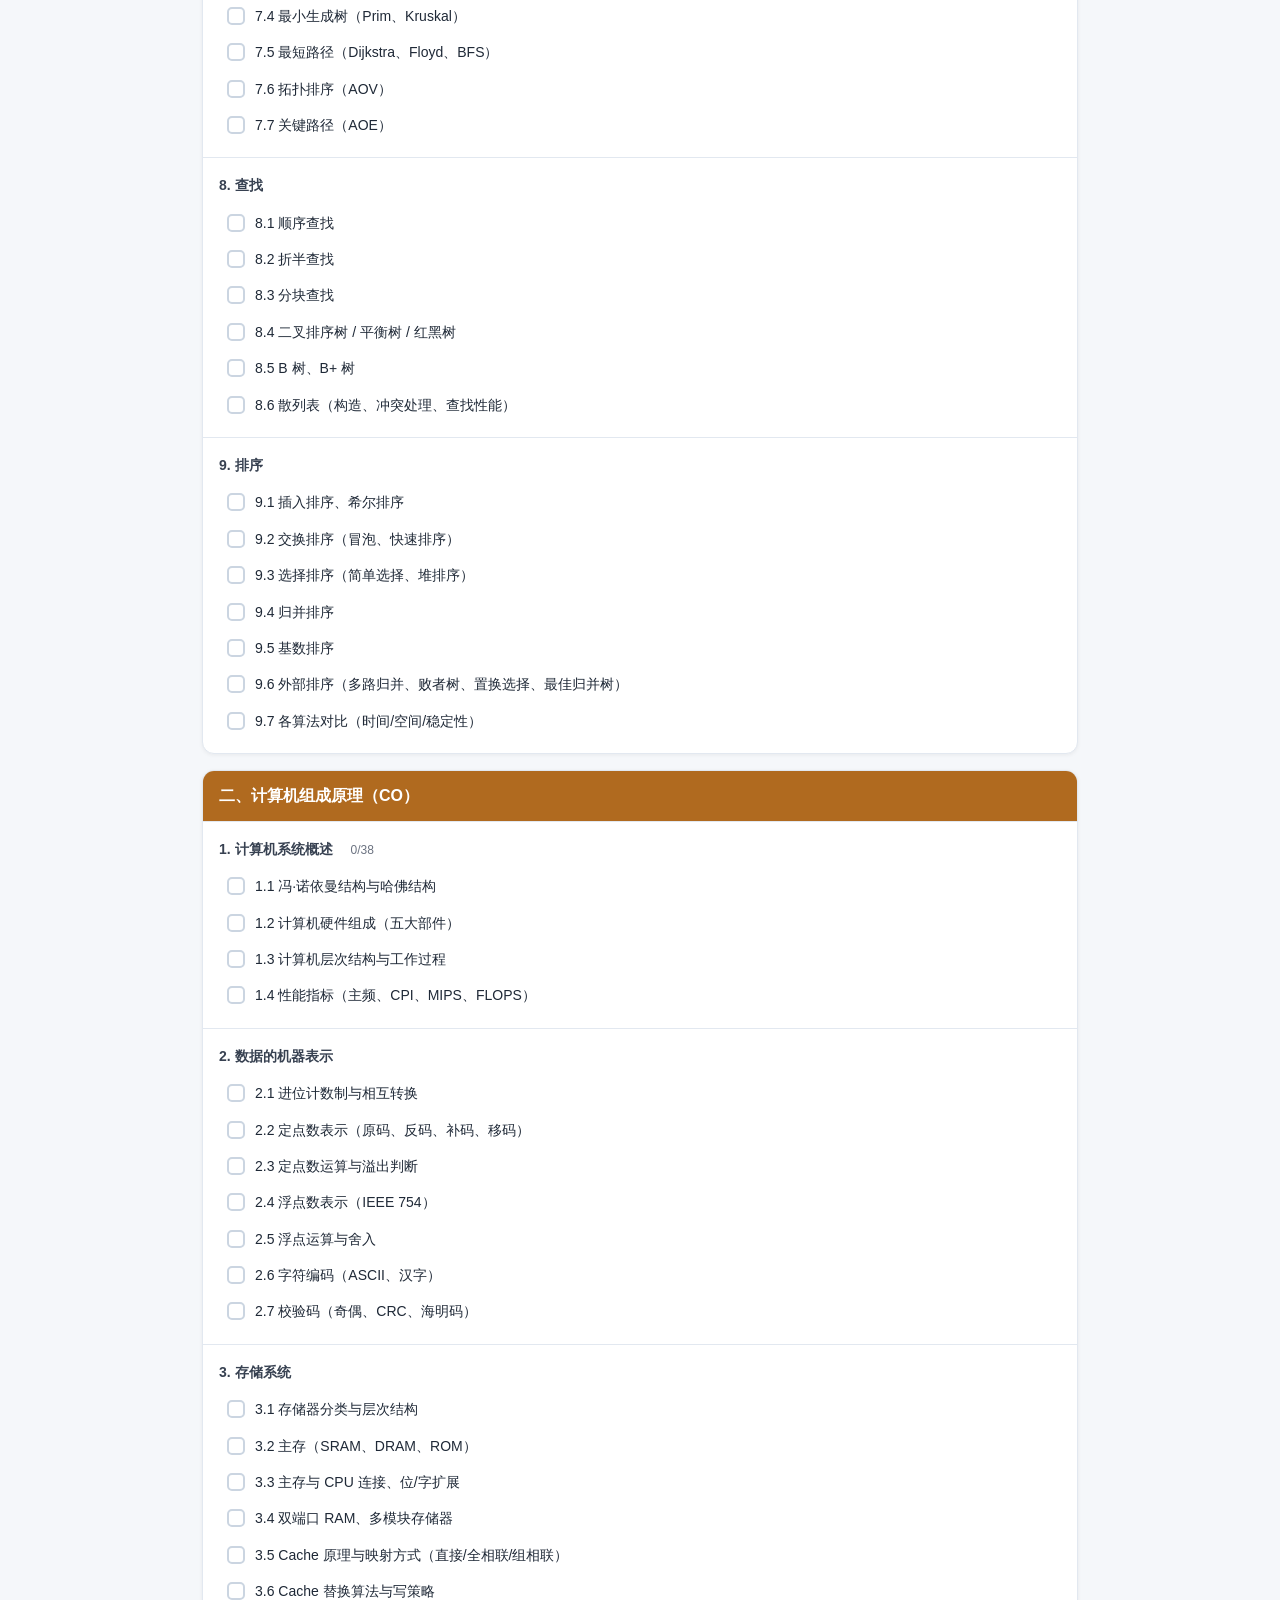
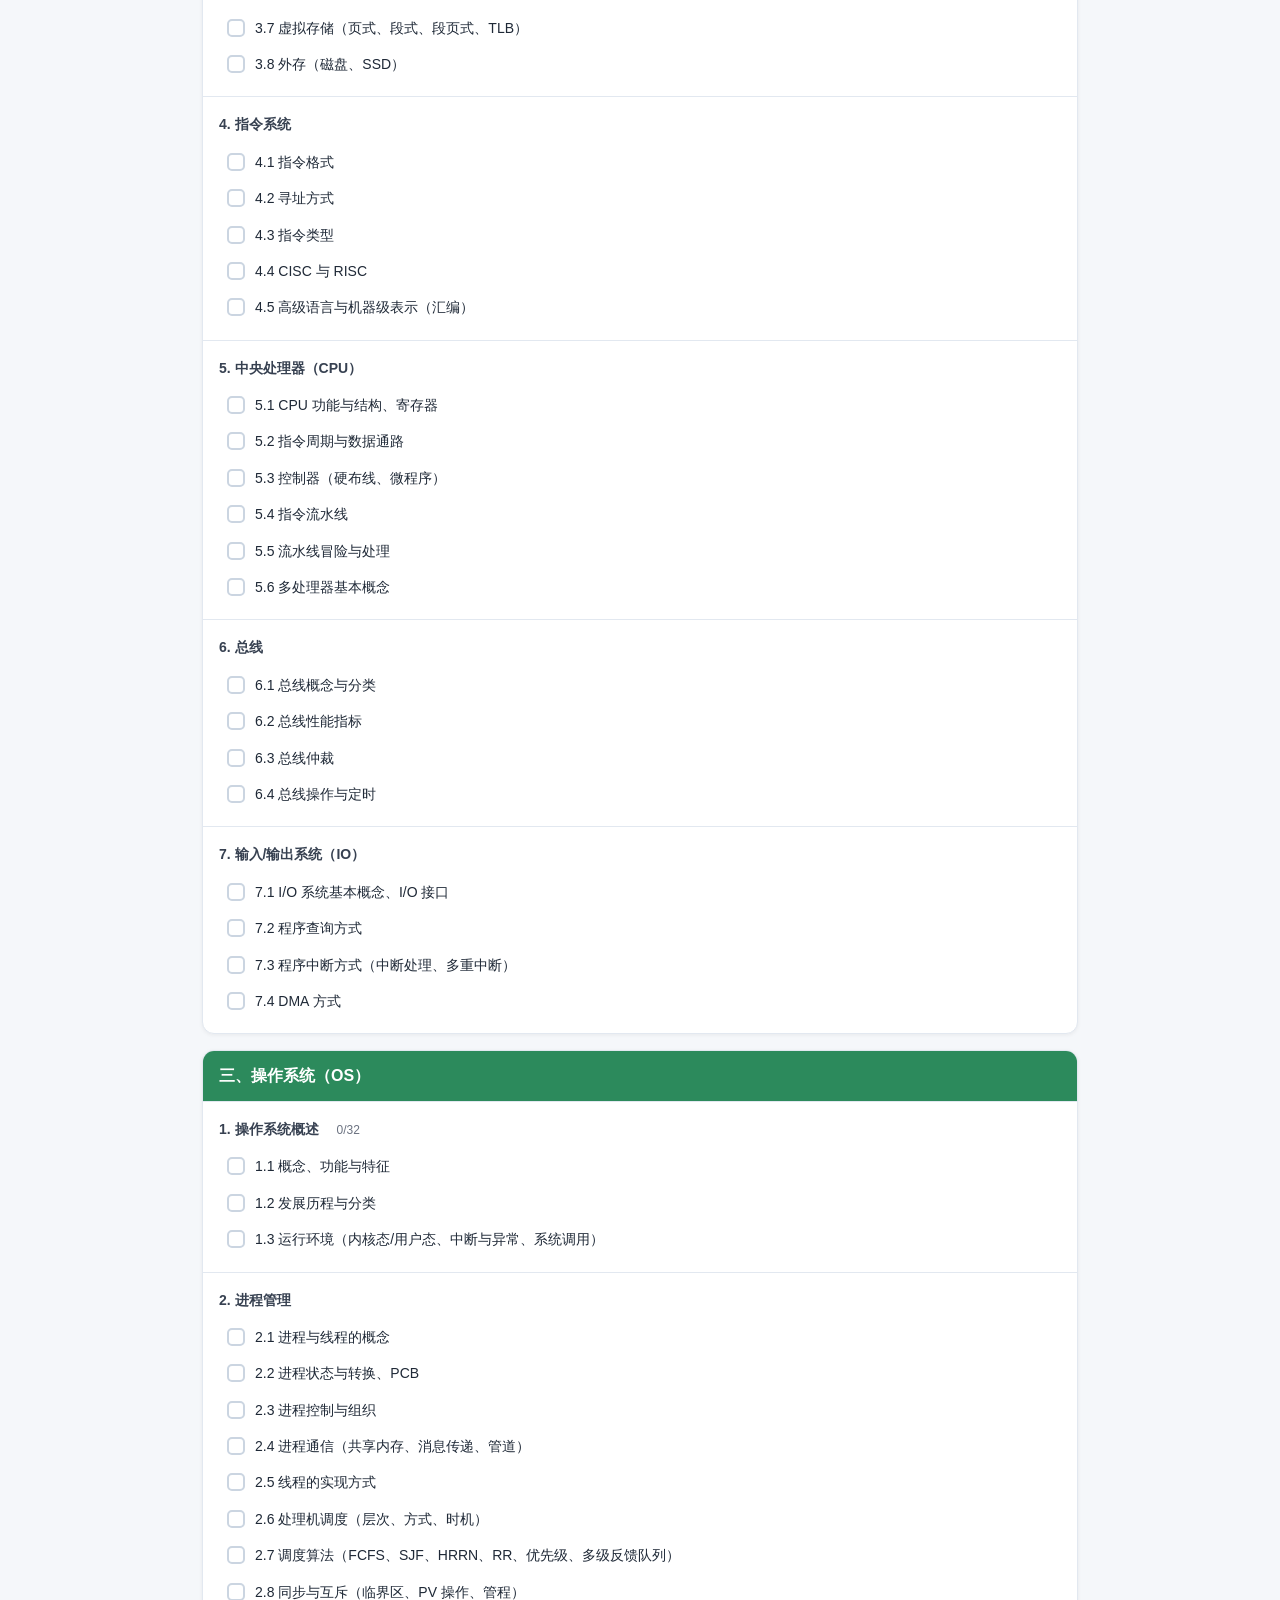
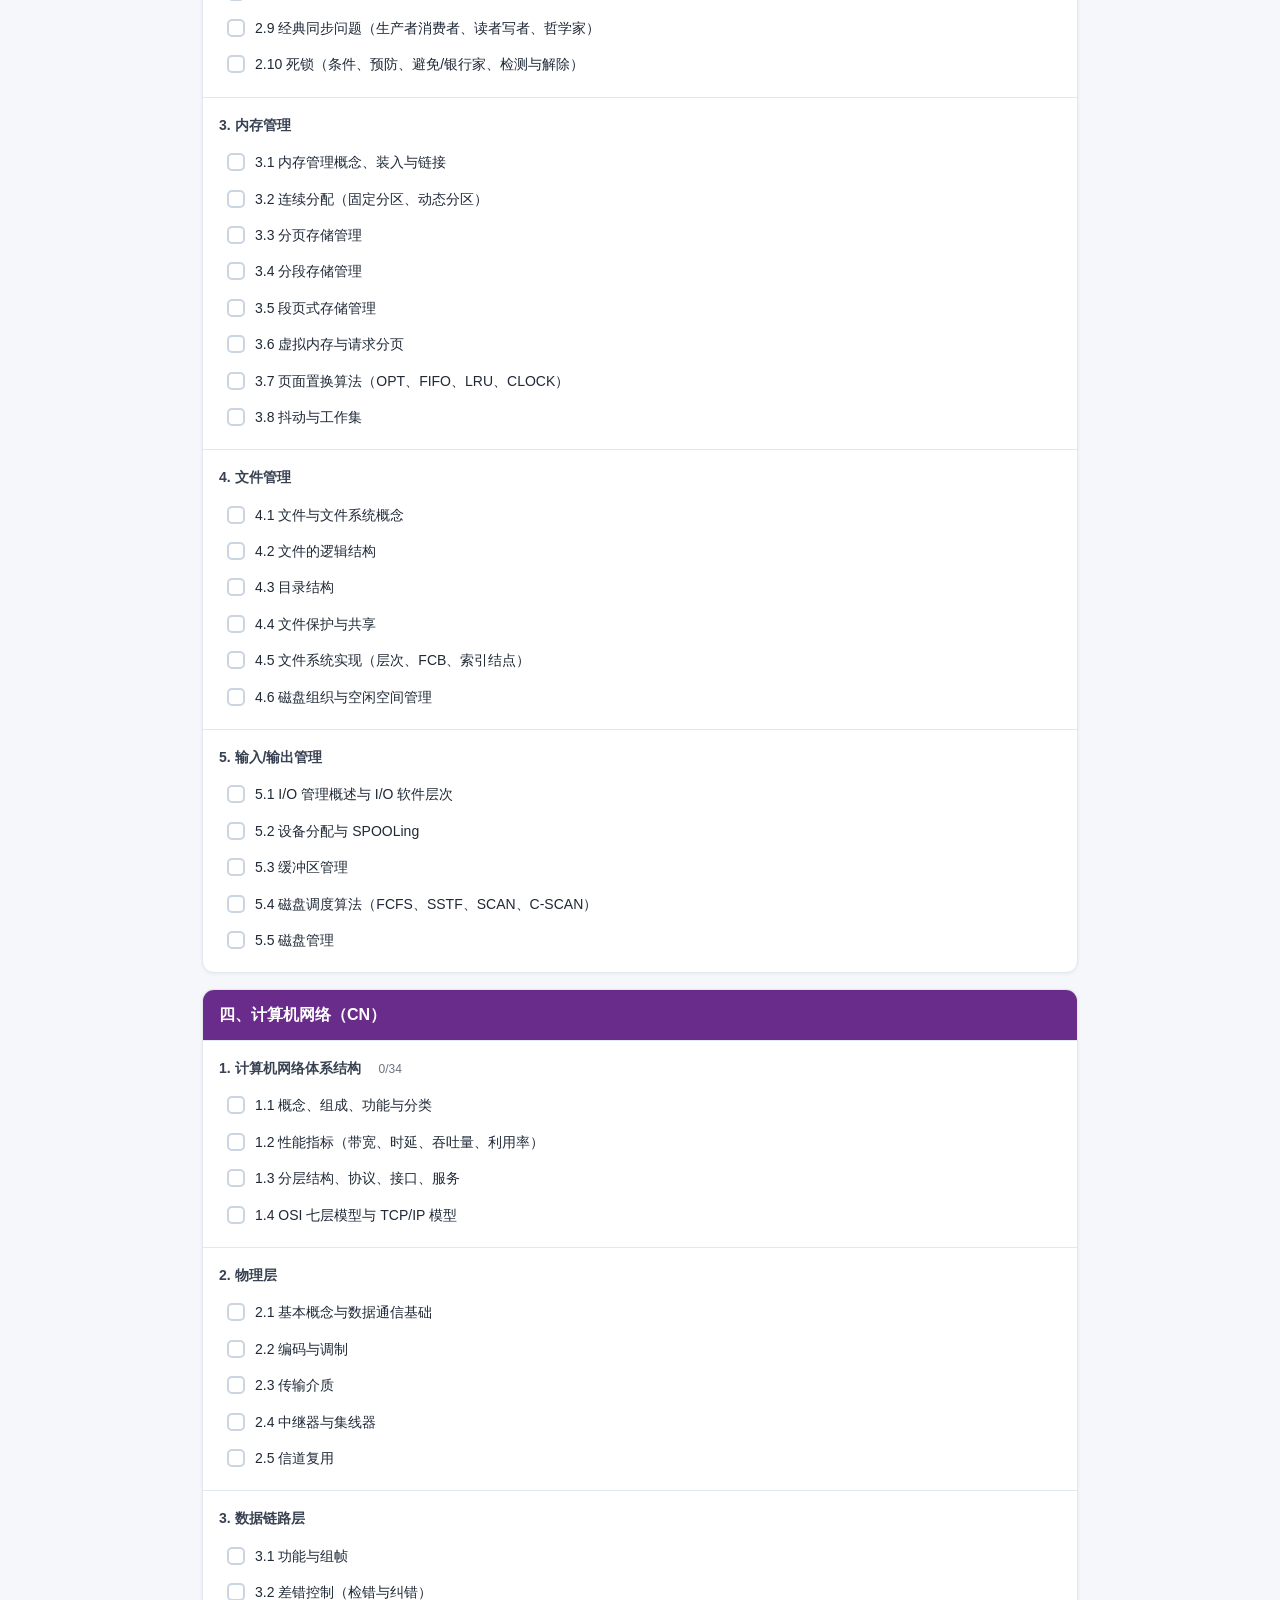
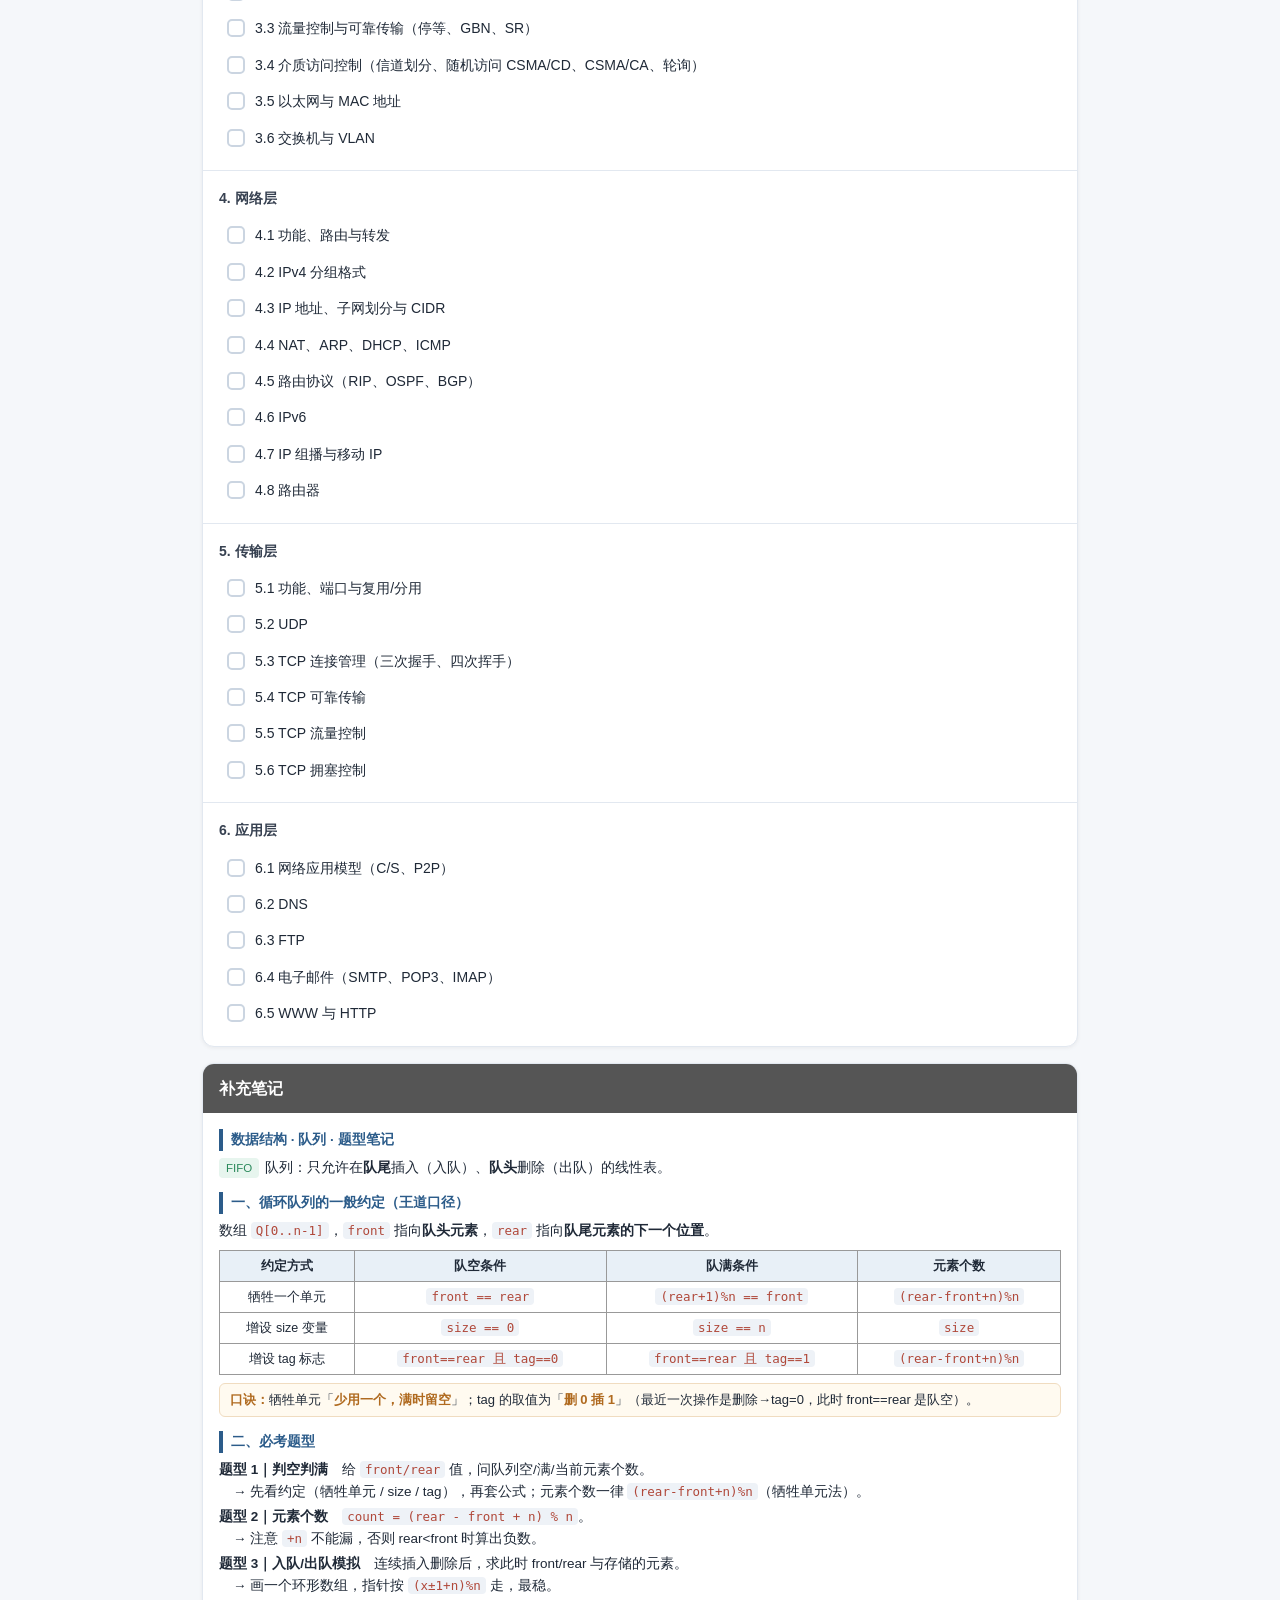
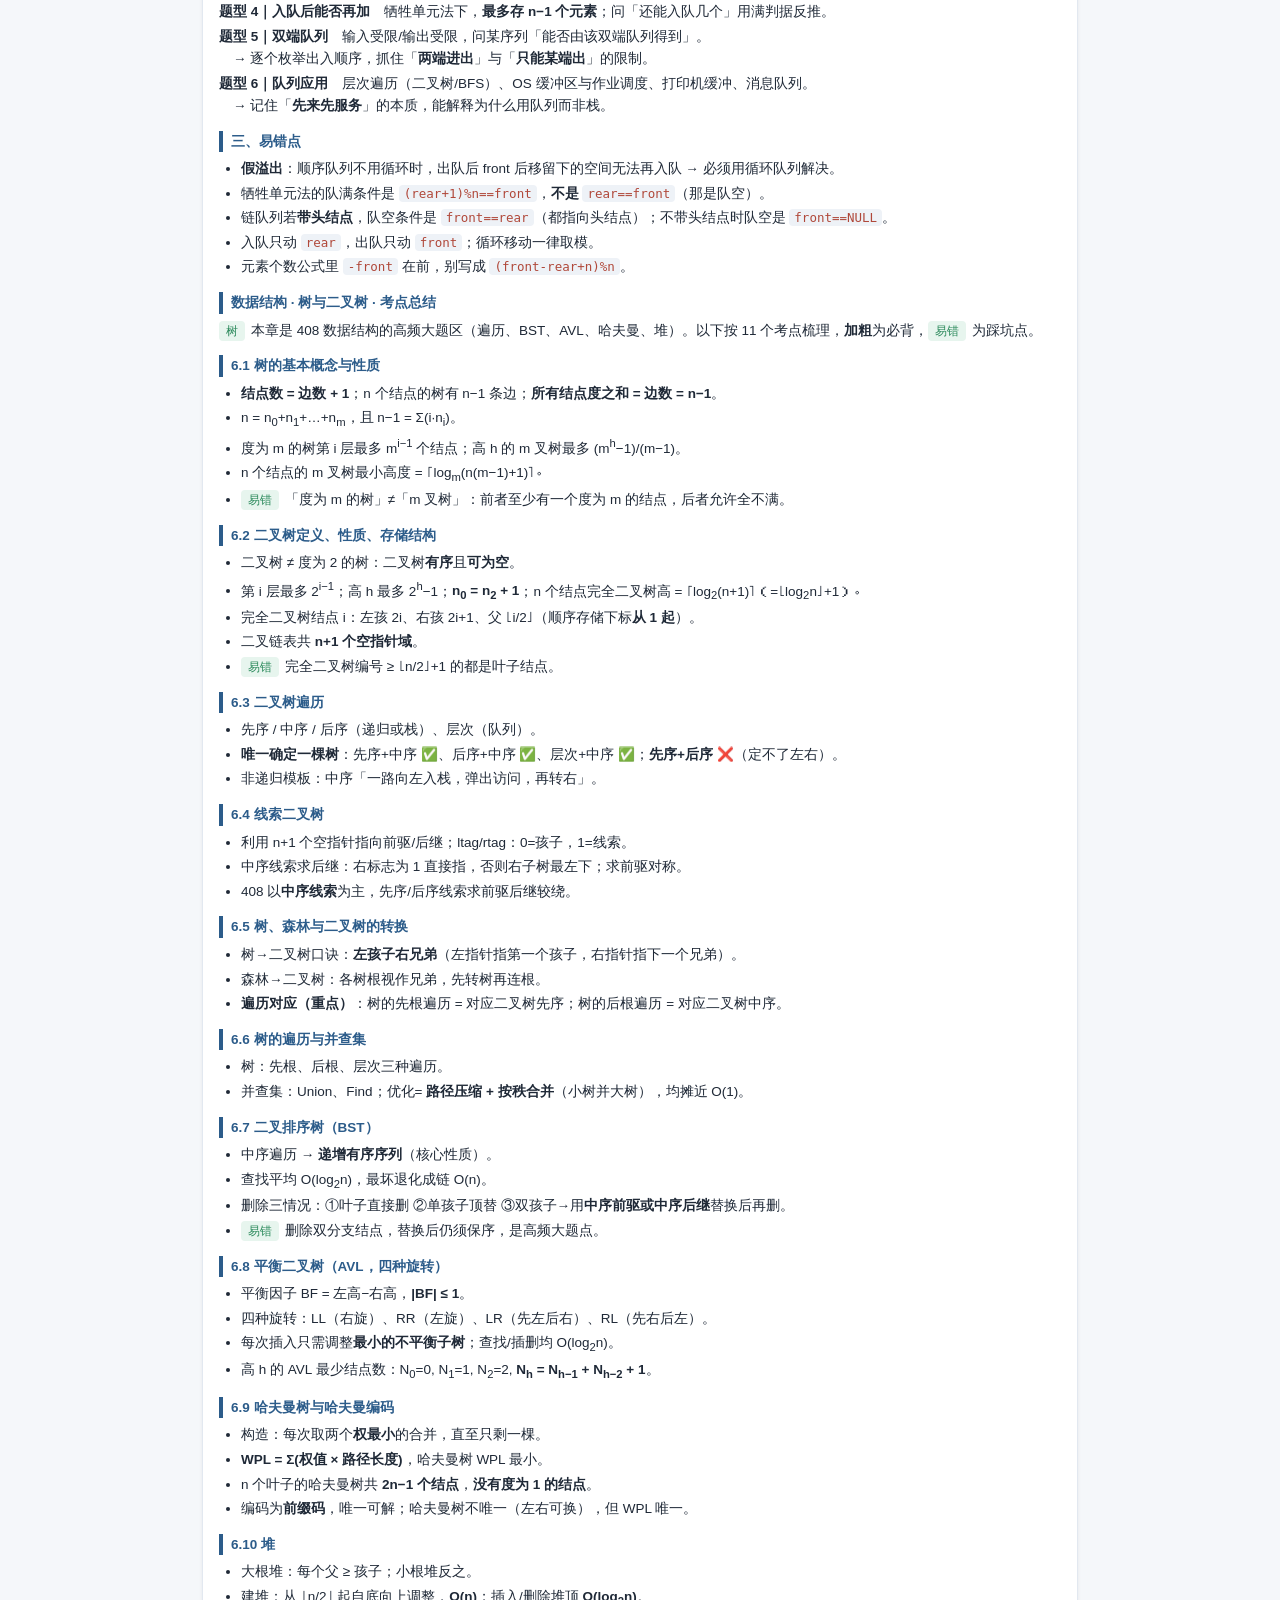
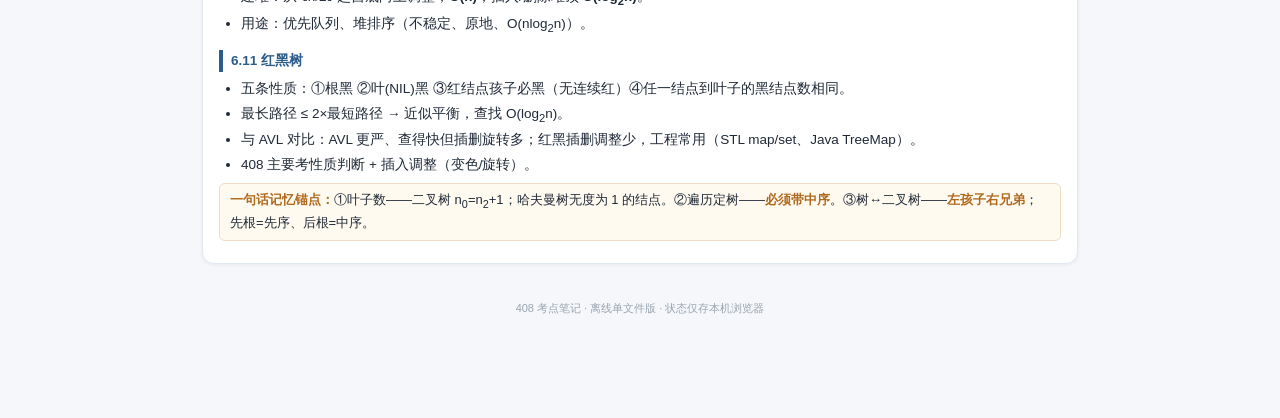
==== commit a74ddb25: "跨设备同步：日程加房间码同步（ntfy 中转） · 408考点笔记.html" ====
--- a/408考点笔记.html
+++ b/408考点笔记.html
@@ -88,7 +88,7 @@
 .tocbox li.lvl3{margin-left:1.4em;font-size:13px;font-weight:400;color:#4b5563;}
 .tocbox li.lvl3 a{color:#4b5563;}
 </style>
-<link rel="stylesheet" href="assets/schedule.css?v=5">
+<link rel="stylesheet" href="assets/schedule.css?v=6">
 </head><body>
 <header>
   <h1>408 考点笔记 · 目录</h1>
@@ -530,5 +530,6 @@
 }
 render();
 </script>
-<script src="assets/schedule.js?v=5"></script>
+<script src="assets/schedule.js?v=6"></script>
+<script src="assets/sync.js?v=2"></script>
 </body></html>
--- a/assets/schedule.css
+++ b/assets/schedule.css
@@ -200,6 +200,37 @@
 .kysch-ptxt{font-size:10.5px; color:#6f86a6; padding:2px 6px 0; font-variant-numeric:tabular-nums;}
 .kysch-ptxt b{color:#9df3ff;}
 
+
+/* —— 日 / 周 切换 —— */
+.kysch-tabs{
+  position:relative; z-index:2; flex:0 0 auto; display:flex; gap:8px;
+  padding:0 12px 9px;
+}
+.kysch-tabs button{
+  flex:1 1 0; position:relative; cursor:pointer; font-family:inherit;
+  display:flex; align-items:center; justify-content:center; gap:7px;
+  border:1px solid rgba(120,190,255,.16); border-radius:12px; padding:8px 10px;
+  background:rgba(255,255,255,.035); color:#7f95b4; transition:all .18s;
+}
+.kysch-tabs button b{
+  font-family:ui-monospace,Menlo,monospace; font-size:14px; font-weight:800; letter-spacing:.04em;
+}
+.kysch-tabs button span{font-size:11.5px; letter-spacing:.06em; font-weight:600;}
+.kysch-tabs button.on{
+  color:#04121f; border-color:transparent;
+  background:linear-gradient(135deg,#22d3ee,#60a5fa 60%,#a855f7);
+  box-shadow:0 6px 20px -8px rgba(56,213,255,.85);
+}
+.kysch-tabs button.on b{color:#04121f;}
+.kysch-view{display:block;}
+
+/* 周进度条 */
+.kysch-wprog{height:6px; border-radius:99px; background:rgba(255,255,255,.09);
+  margin:6px 6px 0; overflow:hidden;}
+.kysch-wprog i{display:block; height:100%; border-radius:99px; width:0;
+  background:linear-gradient(90deg,#a855f7,#22d3ee); transition:width .4s;
+  box-shadow:0 0 12px rgba(168,85,247,.6);}
+
 /* toast */
 .kysch-toast{
   position:fixed; left:50%; bottom:calc(24px + env(safe-area-inset-bottom)); transform:translate(-50%,10px);
